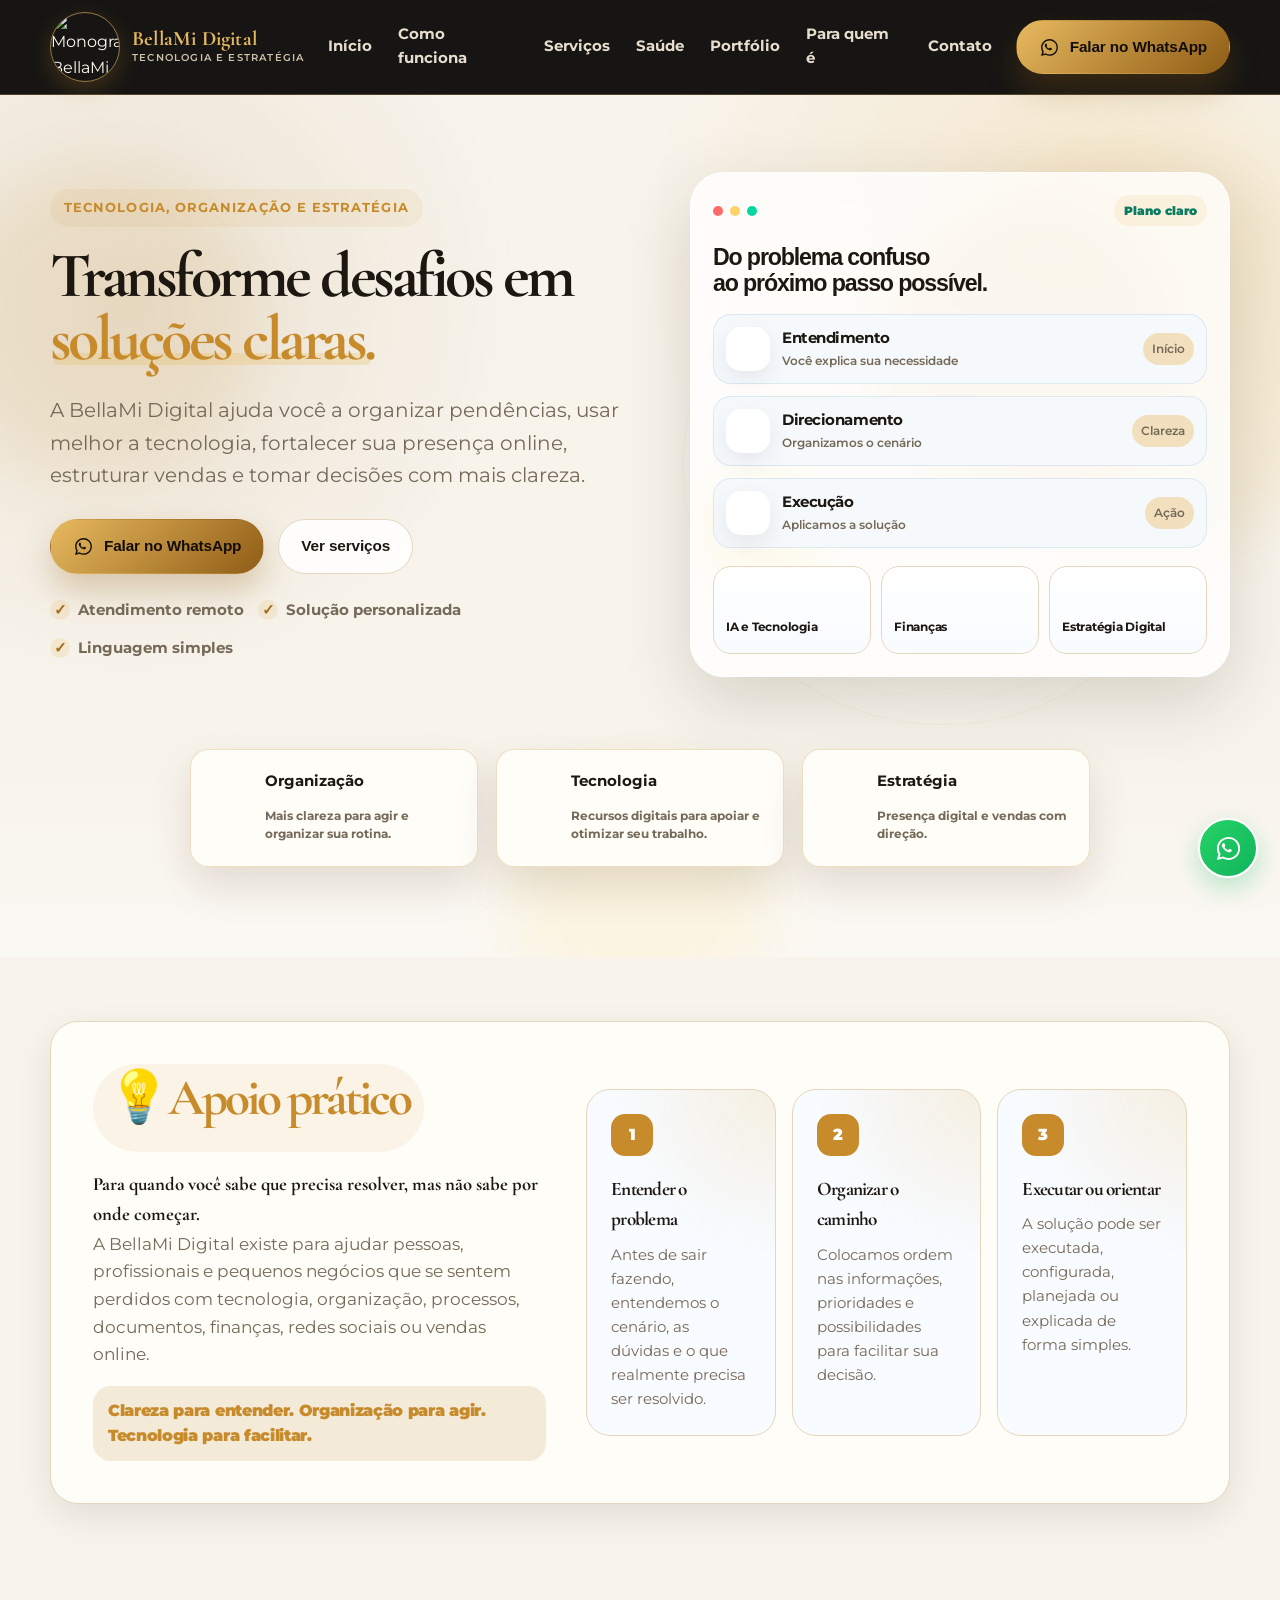
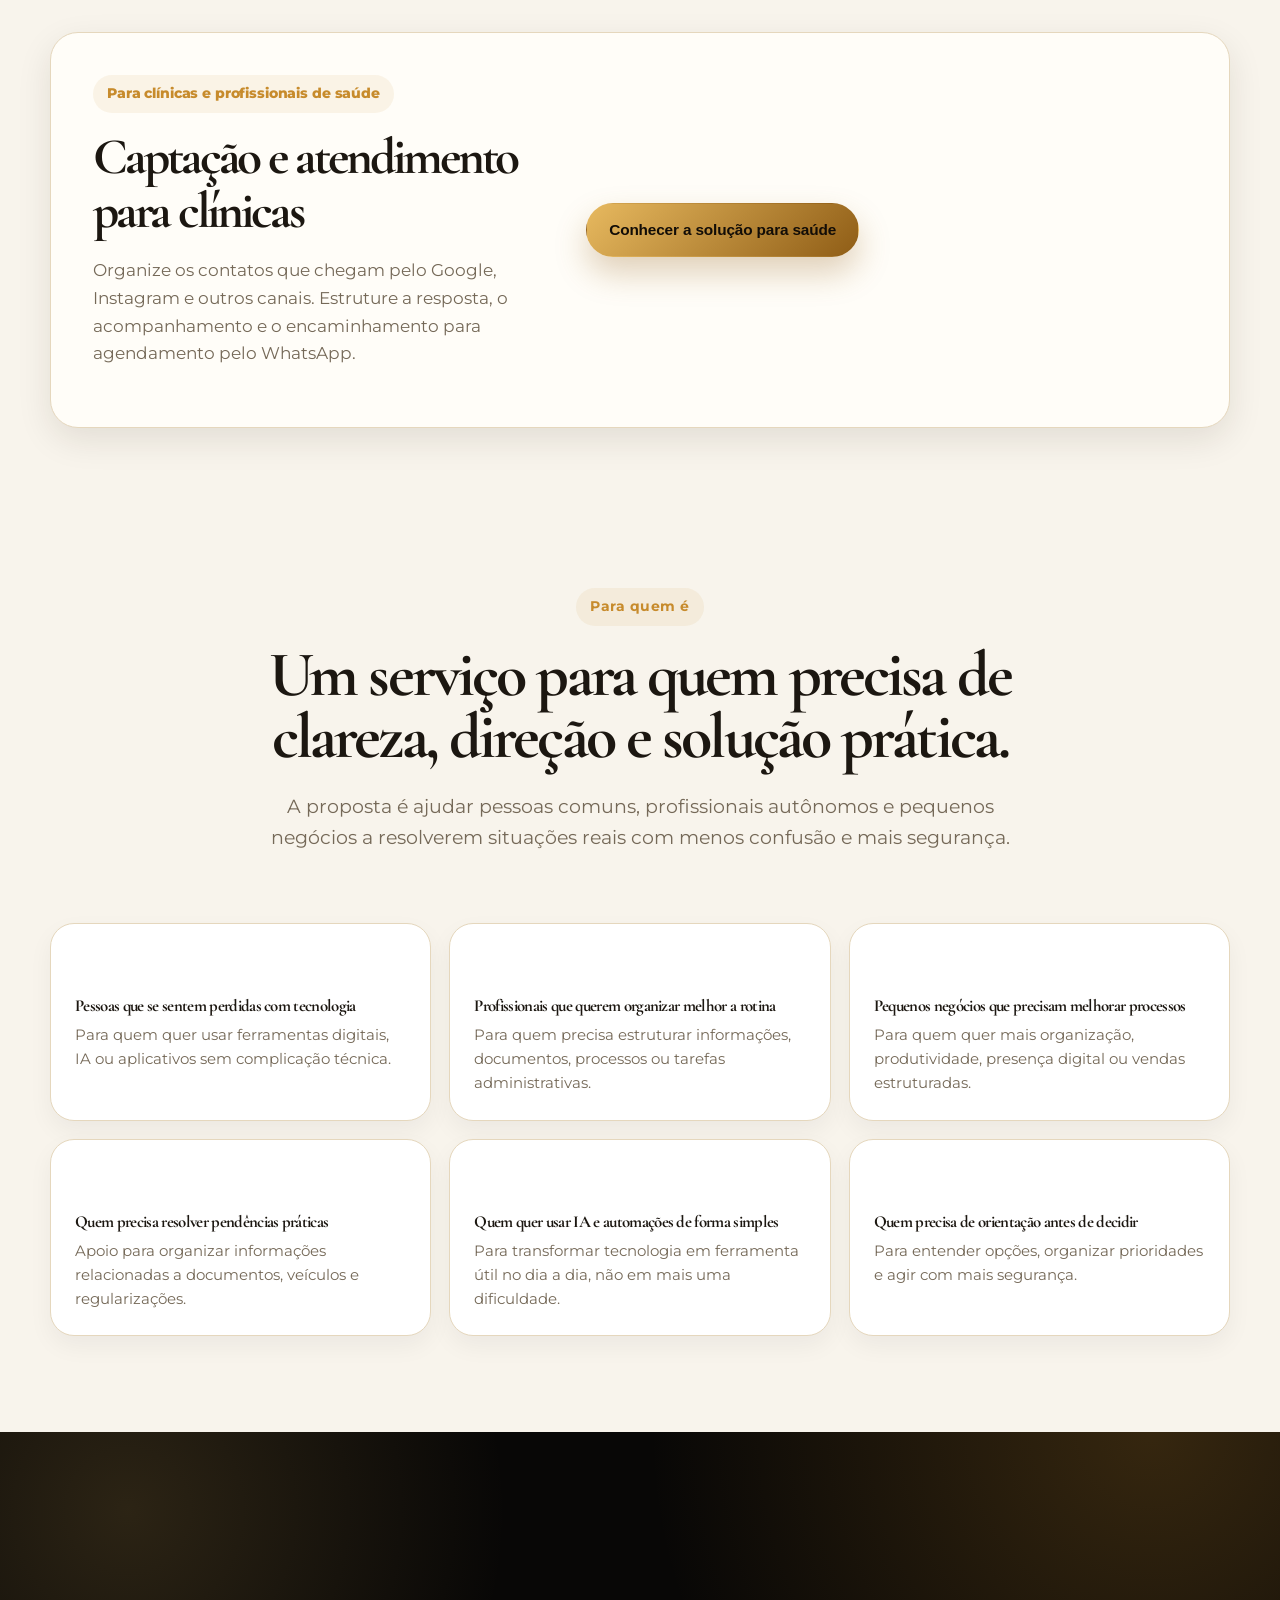
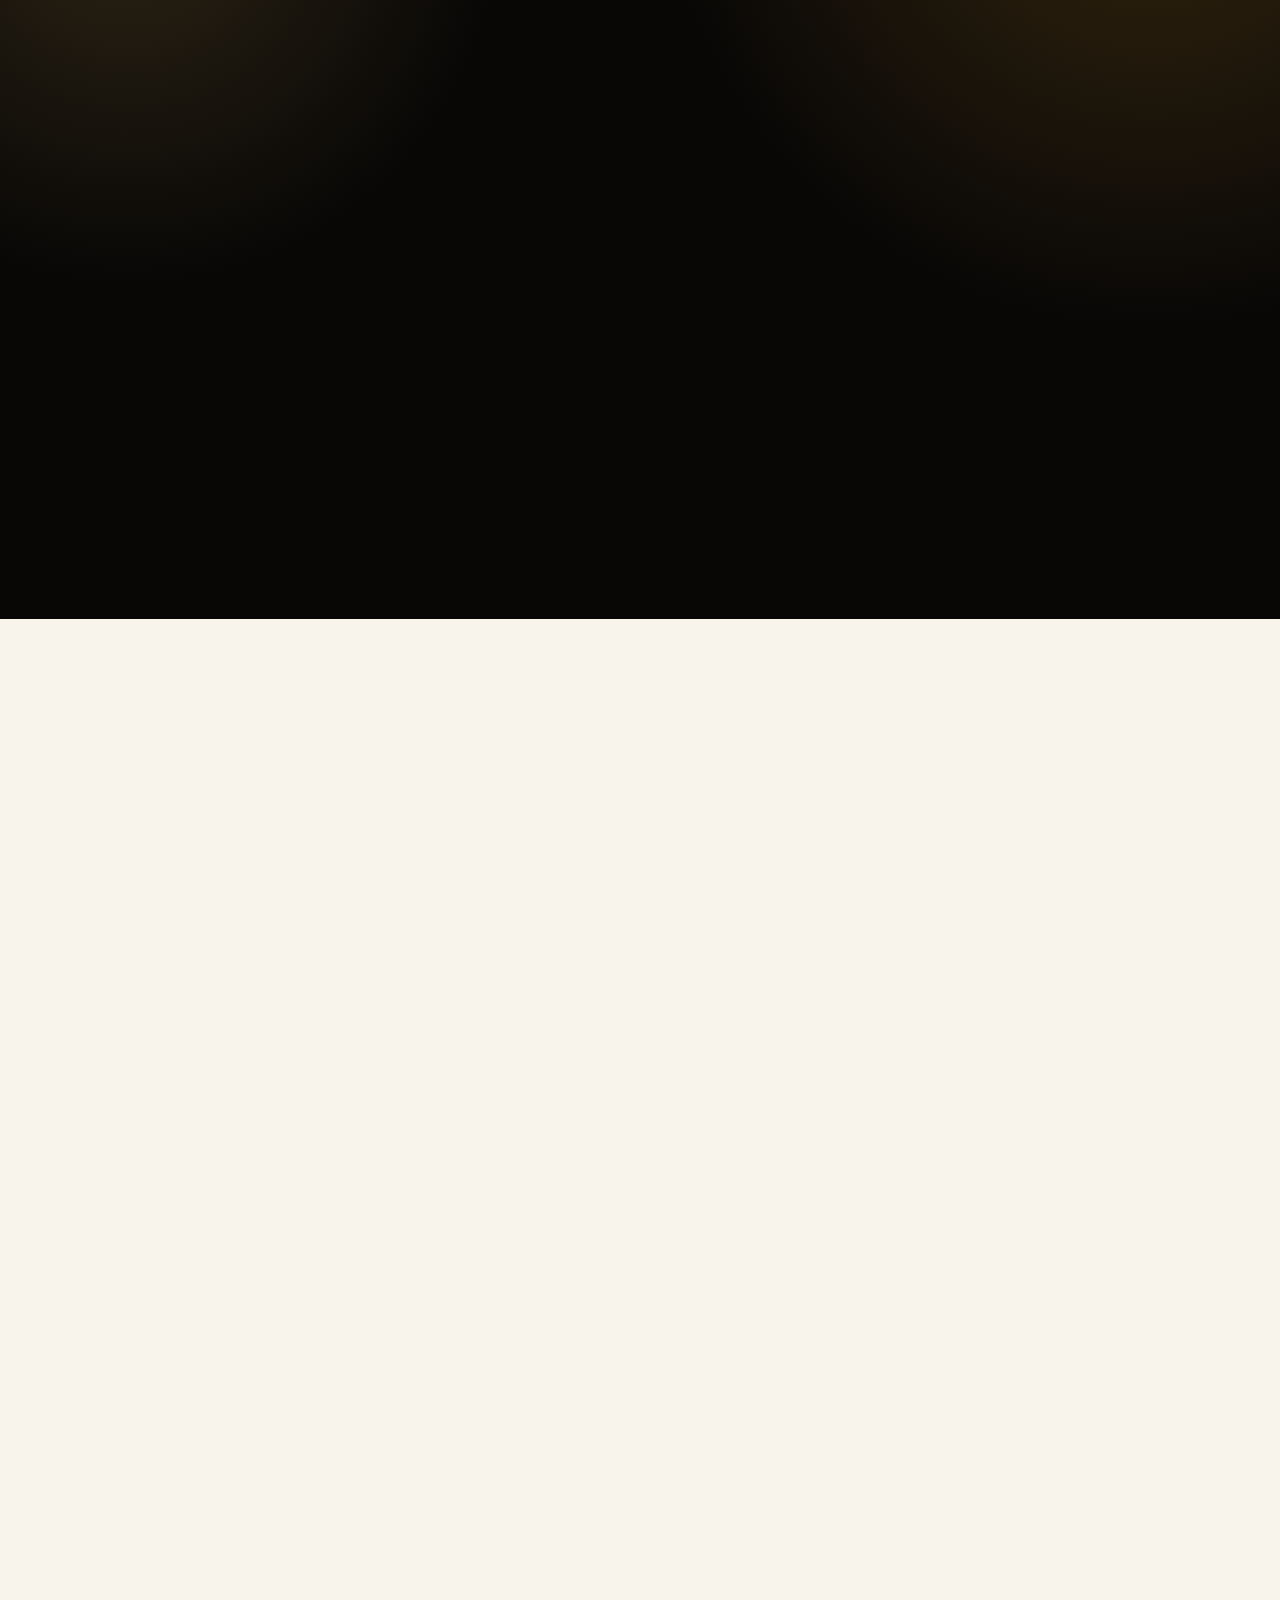
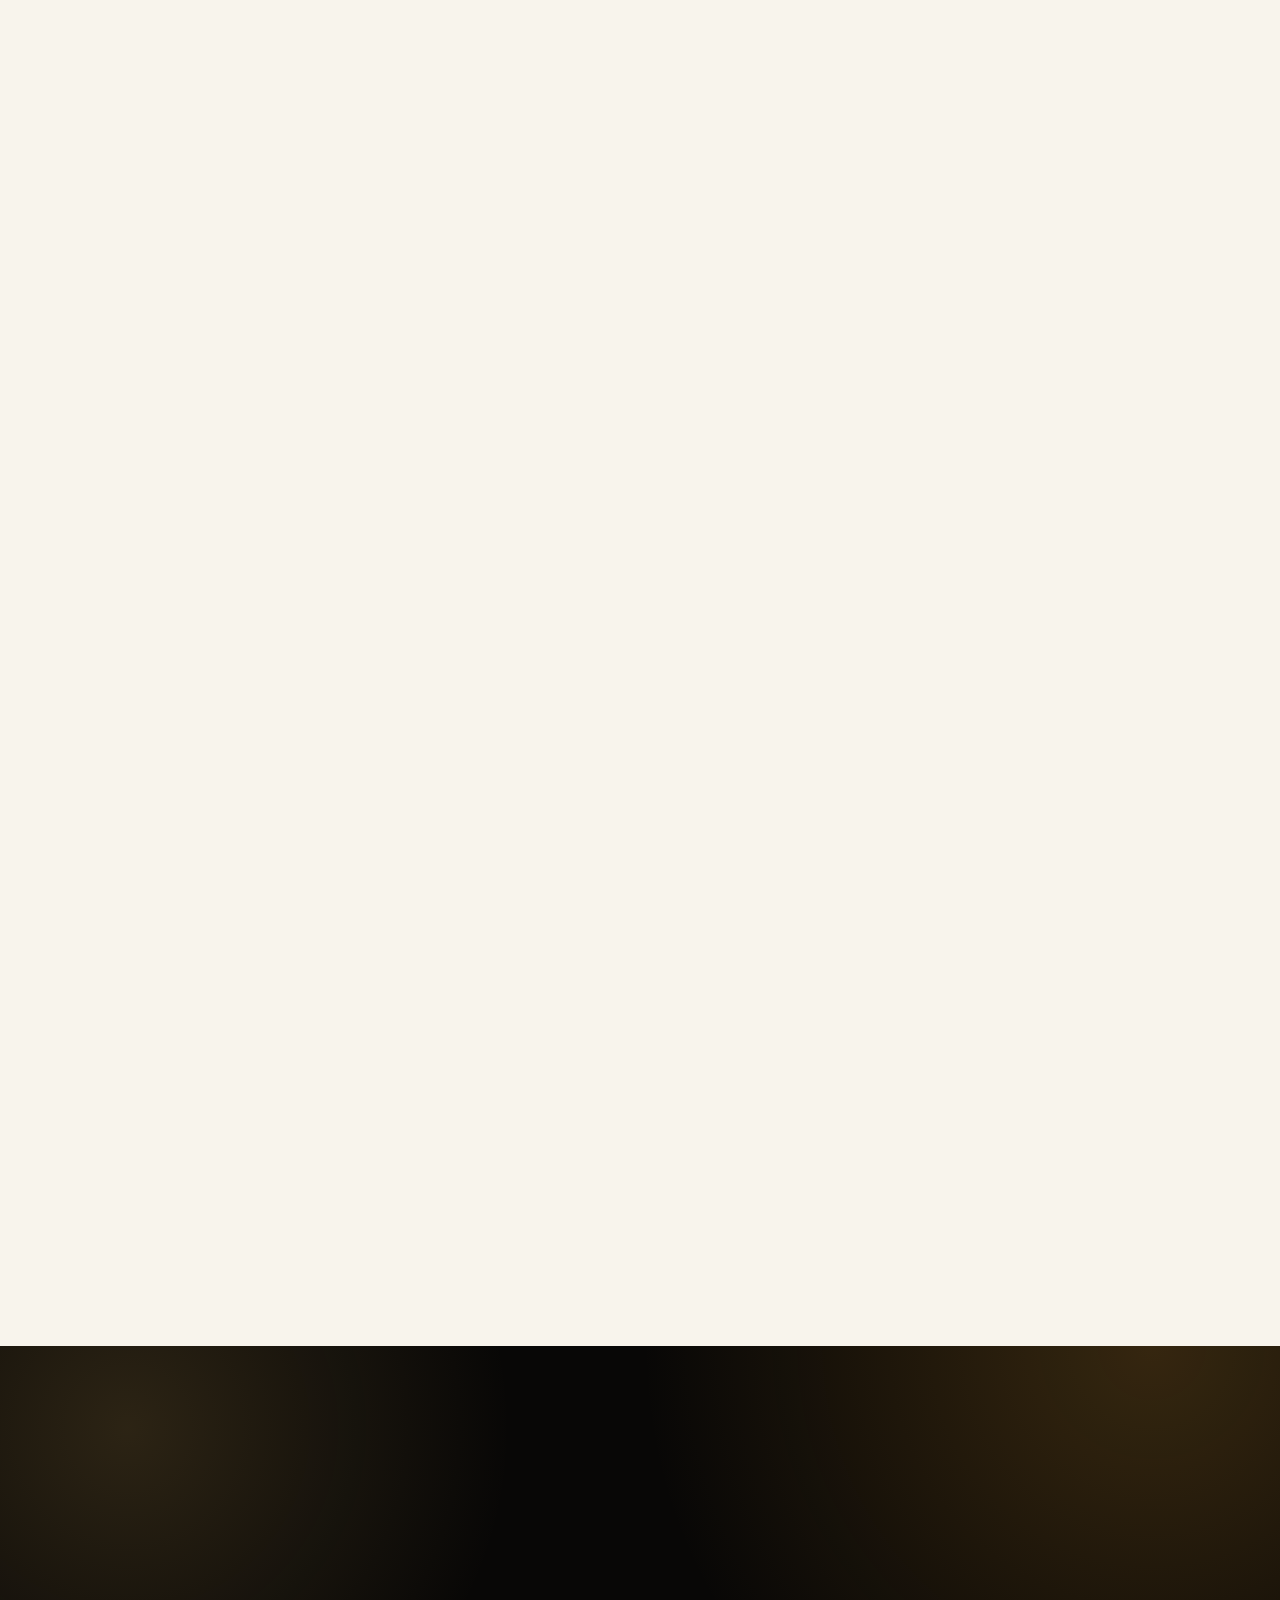
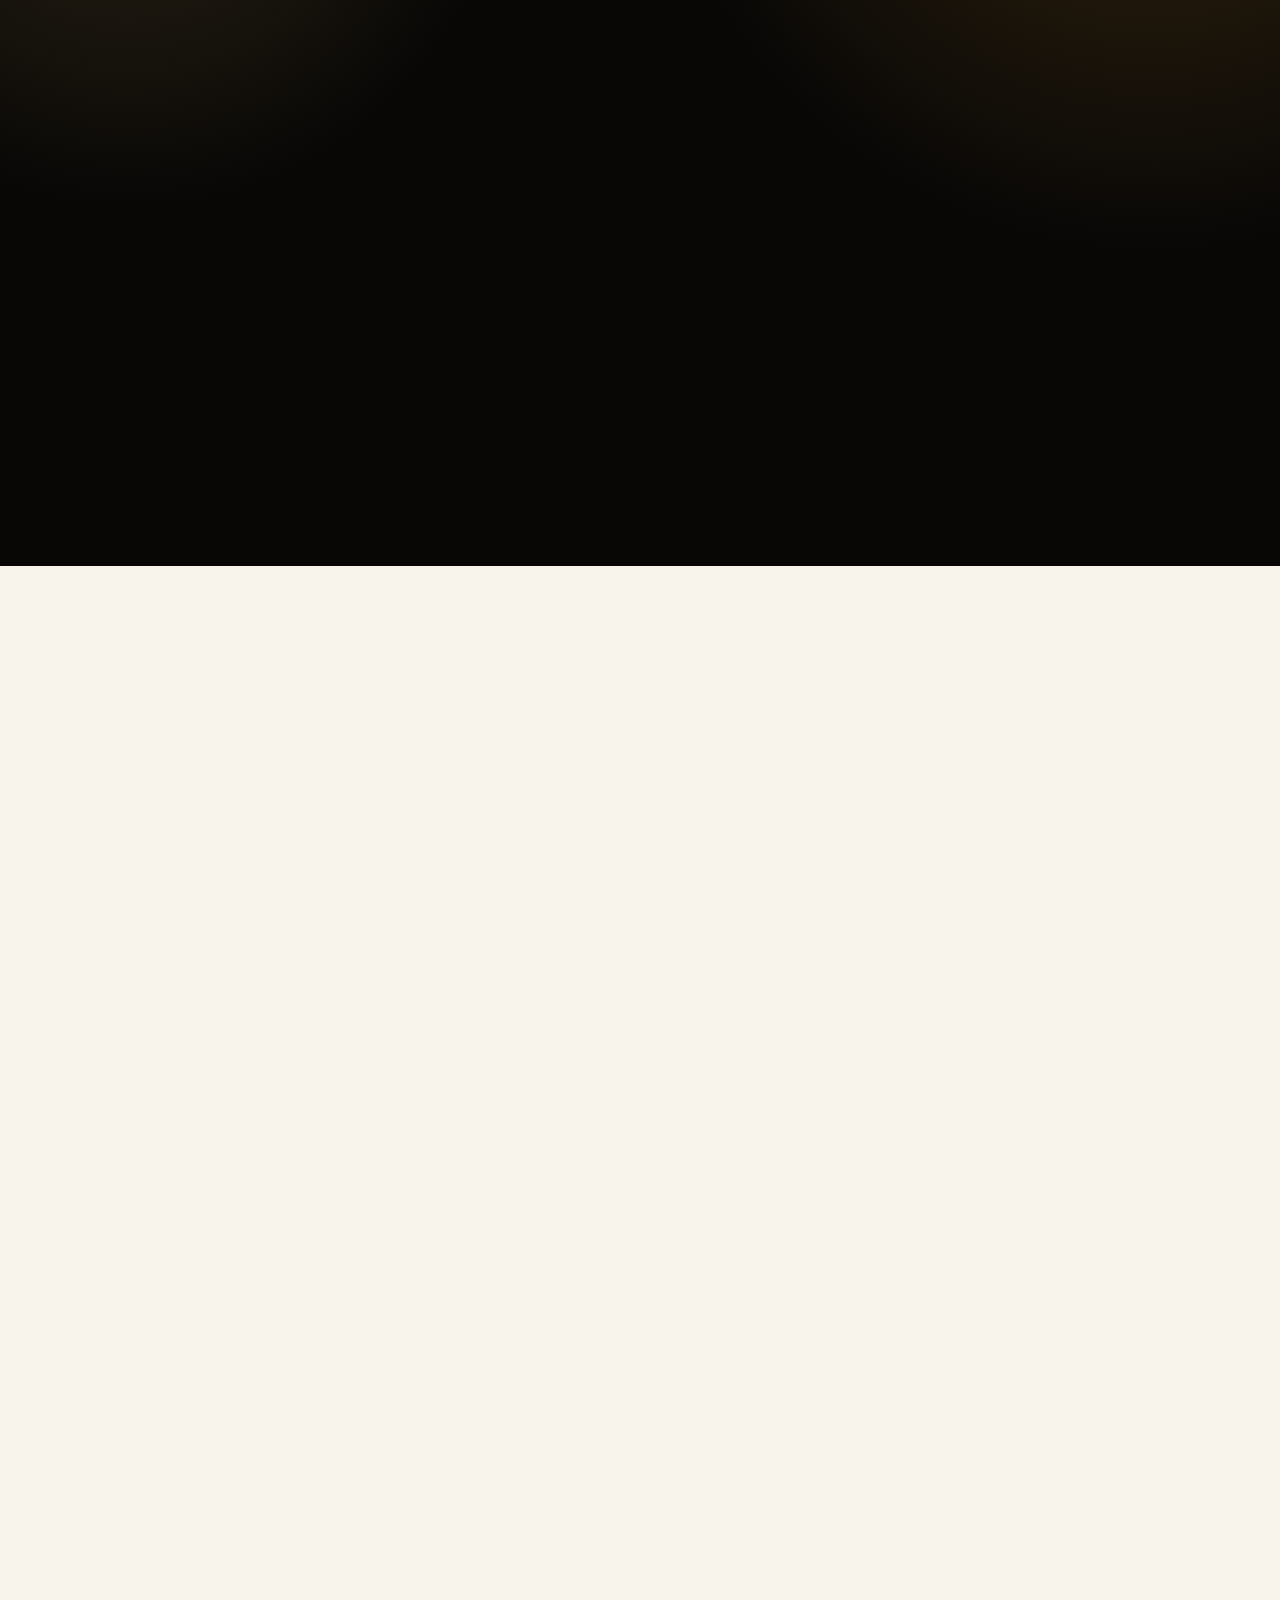
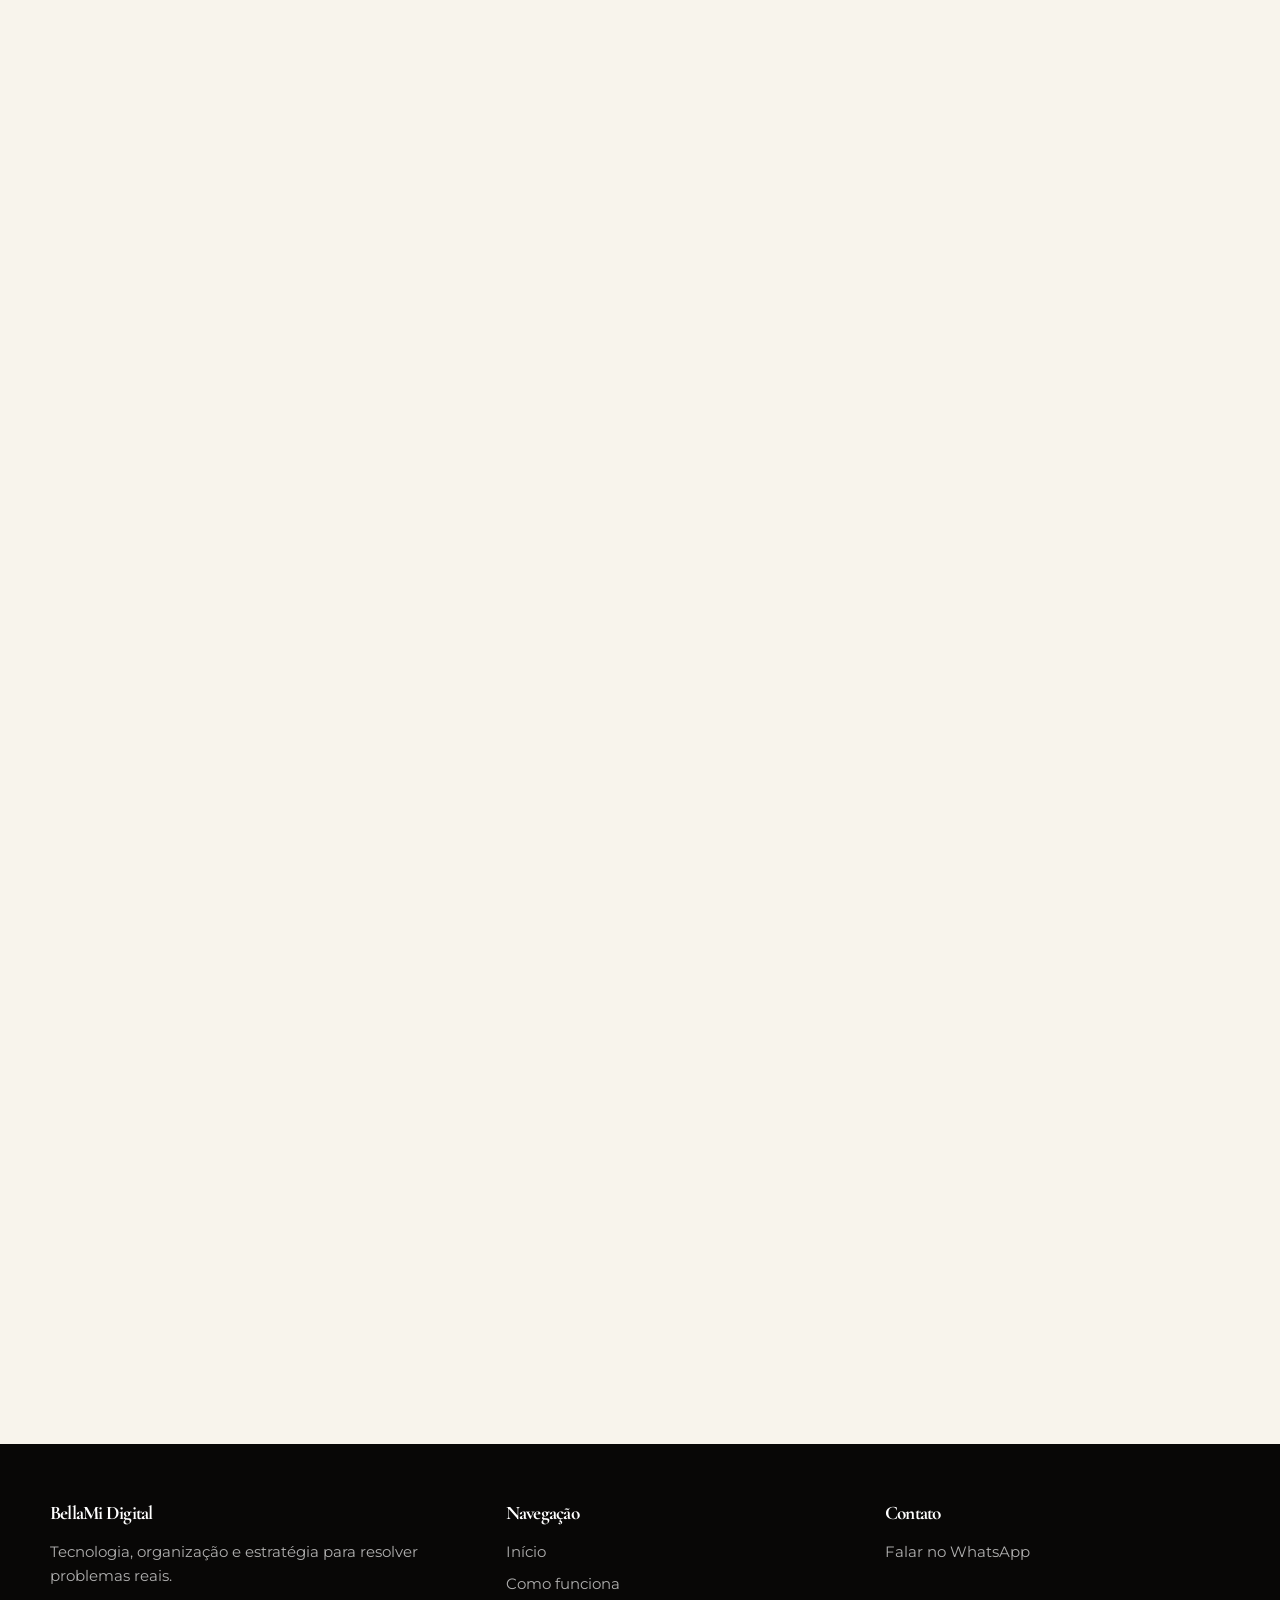
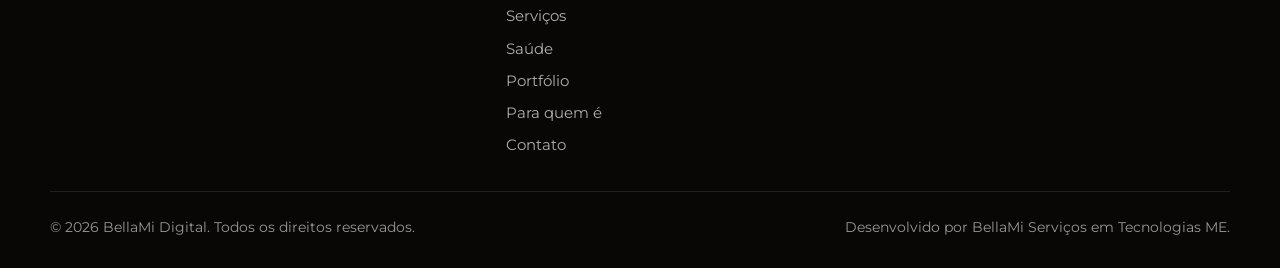
==== index.html @ fc231b98 "Adiciona portfólio e página de atendimento para saúde" ====
<!DOCTYPE html>

<html lang="pt-BR">
<head>
<meta charset="utf-8"/>
<meta content="width=device-width, initial-scale=1.0" name="viewport"/>
<title>BellaMi Digital | Tecnologia, Organização e Estratégia</title>
<meta content="Resolva problemas do dia a dia com apoio prático em tecnologia, finanças, documentos, produtividade, presença digital e vendas online. Atendimento remoto, simples e personalizado." name="description"/>
<meta content="BellaMi Digital, João Bueno, consultoria digital, organização financeira, inteligência artificial, produtividade, vendas online, presença digital, documentos, veículos" name="keywords"/>
<meta content="BellaMi Digital" name="author"/>
<meta content="index, follow" name="robots"/>
<meta content="BellaMi Digital | Tecnologia, Organização e Estratégia" property="og:title"/>
<meta content="Tecnologia, organização e estratégia para resolver problemas reais do dia a dia, de forma simples e sem complicação." property="og:description"/>
<meta content="website" property="og:type"/>
<meta content="pt_BR" property="og:locale"/>
<link href="https://fonts.googleapis.com" rel="preconnect"/>
<link crossorigin="" href="https://fonts.gstatic.com" rel="preconnect"/>
<link href="https://fonts.googleapis.com/css2?family=Cormorant+Garamond:wght@600;700&family=Montserrat:wght@400;500;600;700&display=swap" rel="stylesheet"/>
<style>
        :root {
            --bg-main: #f8f4ec;
            --bg-white: #fffdf8;
            --bg-soft: #f3ead8;
            --bg-dark: #080706;
            --primary: #c78b2c;
            --primary-dark: #8f5d16;
            --primary-soft: #f1dfbd;
            --accent: #e7b95f;
            --accent-dark: #a56c1c;
            --yellow: #f5d58f;
            --text-main: #1c1711;
            --text-muted: #756958;
            --text-light: #fffaf0;
            --border: #e5d7bd;
            --shadow: 0 24px 70px rgba(44, 29, 9, 0.16);
            --shadow-soft: 0 12px 34px rgba(44, 29, 9, 0.1);
            --radius-lg: 28px;
            --radius-md: 20px;
            --radius-sm: 14px;
            --max-width: 1180px;
            --header-height: 78px;
        }

        * {
            box-sizing: border-box;
            margin: 0;
            padding: 0;
        }

        html {
            scroll-behavior: smooth;
            scroll-padding-top: 100px;
        }

        body {
            font-family: "Montserrat", sans-serif;
            background: var(--bg-main);
            color: var(--text-main);
            line-height: 1.6;
            overflow-x: hidden;
        }

        body.menu-open {
            overflow: hidden;
        }

        a {
            color: inherit;
            text-decoration: none;
        }

        button,
        input,
        textarea {
            font-family: inherit;
        }

        img,
        svg {
            max-width: 100%;
            display: block;
        }

        .container {
            width: min(100% - 32px, var(--max-width));
            margin-inline: auto;
        }

        .section {
            padding: 96px 0;
            position: relative;
        }

        @supports (content-visibility: auto) {
            .section {
                content-visibility: auto;
                contain-intrinsic-size: 1px 720px;
            }
        }

        .section-sm {
            padding: 64px 0;
        }

        .eyebrow {
            display: inline-flex;
            align-items: center;
            gap: 8px;
            padding: 8px 14px;
            border-radius: 999px;
            background: rgba(199, 139, 44, 0.09);
            color: var(--primary);
            font-size: 0.85rem;
            font-weight: 800;
            letter-spacing: -0.01em;
            margin-bottom: 18px;
        }

        .eyebrow.dark {
            background: rgba(231, 185, 95, 0.12);
            color: var(--accent);
        }

        .section-header {
            max-width: 760px;
            margin-bottom: 42px;
        }

        .section-header.center {
            text-align: center;
            margin-inline: auto;
        }

        .section-header h2 {
            font-size: clamp(2rem, 4vw, 3.25rem);
            line-height: 1.05;
            letter-spacing: -0.06em;
            margin-bottom: 18px;
        }

        .section-header p {
            font-size: 1.08rem;
            color: var(--text-muted);
        }

        .btn {
            display: inline-flex;
            align-items: center;
            justify-content: center;
            gap: 10px;
            min-height: 48px;
            padding: 14px 22px;
            border-radius: 999px;
            border: 1px solid transparent;
            font-size: 0.96rem;
            font-weight: 800;
            cursor: pointer;
            transition: transform 0.25s ease, box-shadow 0.25s ease, background 0.25s ease, border 0.25s ease;
            white-space: nowrap;
        }

        .btn:hover {
            transform: translateY(-2px);
        }

        .btn-primary {
            background: linear-gradient(135deg, var(--primary), var(--primary-dark));
            color: #fff;
            box-shadow: 0 16px 32px rgba(199, 139, 44, 0.25);
        }

        .btn-primary:hover {
            box-shadow: 0 20px 40px rgba(199, 139, 44, 0.32);
        }

        .btn-accent {
            background: linear-gradient(135deg, var(--accent), var(--accent-dark));
            color: #06201b;
            box-shadow: 0 16px 32px rgba(18, 185, 129, 0.24);
        }

        .btn-outline {
            background: rgba(255, 255, 255, 0.86);
            color: var(--text-main);
            border-color: var(--border);
            backdrop-filter: blur(14px);
        }

        .btn-outline:hover {
            border-color: var(--primary);
            color: var(--primary);
            box-shadow: var(--shadow-soft);
        }

        .btn-dark-outline {
            background: rgba(255, 255, 255, 0.08);
            color: #fff;
            border-color: rgba(255, 255, 255, 0.18);
        }

        .btn-dark-outline:hover {
            background: rgba(255, 255, 255, 0.14);
        }

        .header {
            position: sticky;
            top: 0;
            z-index: 1000;
            min-height: var(--header-height);
            background: rgba(246, 249, 252, 0.82);
            backdrop-filter: blur(22px);
            border-bottom: 1px solid rgba(220, 230, 242, 0.72);
        }

        .nav {
            min-height: var(--header-height);
            display: flex;
            align-items: center;
            justify-content: space-between;
            gap: 24px;
        }

        .brand {
            display: flex;
            align-items: center;
            gap: 12px;
            min-width: max-content;
        }

        .brand-mark {
            width: 42px;
            height: 42px;
            border-radius: 14px;
            background: radial-gradient(circle at 28% 24%, #ffffff 0 12%, transparent 13%), linear-gradient(135deg, var(--primary), var(--accent));
            box-shadow: 0 12px 24px rgba(199, 139, 44, 0.22);
        }

        .brand-text strong {
            display: block;
            font-size: 1rem;
            line-height: 1.1;
            letter-spacing: -0.04em;
        }

        .brand-text span {
            display: block;
            font-size: 0.78rem;
            color: var(--text-muted);
            font-weight: 600;
        }

        .nav-links {
            display: flex;
            align-items: center;
            justify-content: center;
            gap: 26px;
            list-style: none;
            color: var(--text-muted);
            font-size: 0.92rem;
            font-weight: 700;
        }

        .nav-links a {
            position: relative;
            transition: color 0.2s ease;
        }

        .nav-links a:hover {
            color: var(--primary);
        }

        .nav-links a::after {
            content: "";
            position: absolute;
            left: 0;
            bottom: -7px;
            width: 0;
            height: 2px;
            border-radius: 999px;
            background: var(--primary);
            transition: width 0.25s ease;
        }

        .nav-links a:hover::after {
            width: 100%;
        }

        .nav-actions {
            display: flex;
            align-items: center;
            gap: 12px;
        }

        .menu-toggle {
            display: none;
            width: 46px;
            height: 46px;
            border-radius: 14px;
            border: 1px solid var(--border);
            background: #fff;
            cursor: pointer;
            align-items: center;
            justify-content: center;
            flex-direction: column;
            gap: 5px;
        }

        .menu-toggle span {
            width: 20px;
            height: 2px;
            border-radius: 999px;
            background: var(--text-main);
            transition: transform 0.25s ease, opacity 0.25s ease;
        }

        .menu-toggle.active span:nth-child(1) {
            transform: translateY(7px) rotate(45deg);
        }

        .menu-toggle.active span:nth-child(2) {
            opacity: 0;
        }

        .menu-toggle.active span:nth-child(3) {
            transform: translateY(-7px) rotate(-45deg);
        }

        .hero {
            padding: 70px 0 92px;
            position: relative;
            overflow: hidden;
            background: radial-gradient(circle at 80% 12%, rgba(231, 185, 95, 0.18), transparent 30%), radial-gradient(circle at 12% 26%, rgba(199, 139, 44, 0.14), transparent 30%);
        }

        .hero::before {
            content: "";
            position: absolute;
            inset: auto -120px -220px -120px;
            height: 420px;
            background: linear-gradient(180deg, transparent, rgba(255, 255, 255, 0.88));
            pointer-events: none;
        }

        .hero-grid {
            display: grid;
            grid-template-columns: 1.02fr 0.98fr;
            gap: 54px;
            align-items: center;
            position: relative;
            z-index: 1;
        }

        .hero-content h1 {
            font-size: clamp(2.55rem, 6vw, 5.3rem);
            line-height: 0.96;
            letter-spacing: -0.08em;
            margin-bottom: 24px;
        }

        .hero-content h1 span {
            color: var(--primary);
            position: relative;
            display: inline-block;
        }

        .hero-content h1 span::after {
            content: "";
            position: absolute;
            left: 3px;
            right: 3px;
            bottom: 5px;
            height: 12px;
            background: rgba(231, 185, 95, 0.28);
            z-index: -1;
            border-radius: 999px;
        }

        .hero-lead {
            font-size: clamp(1.06rem, 2vw, 1.26rem);
            color: var(--text-muted);
            max-width: 680px;
            margin-bottom: 28px;
        }

        .hero-actions {
            display: flex;
            flex-wrap: wrap;
            gap: 14px;
            margin-bottom: 24px;
        }

        .trust-row {
            display: flex;
            flex-wrap: wrap;
            gap: 14px;
            color: var(--text-muted);
            font-size: 0.94rem;
            font-weight: 700;
        }

        .trust-item {
            display: flex;
            align-items: center;
            gap: 8px;
        }

        .check {
            width: 20px;
            height: 20px;
            display: inline-flex;
            align-items: center;
            justify-content: center;
            border-radius: 999px;
            background: rgba(231, 185, 95, 0.18);
            color: var(--accent-dark);
            font-weight: 900;
            flex: 0 0 auto;
        }

        .hero-visual {
            position: relative;
            min-height: 540px;
        }

        .orb {
            position: absolute;
            border-radius: 999px;
            filter: blur(0px);
            opacity: 0.95;
        }

        .orb.one {
            width: 310px;
            height: 310px;
            top: 36px;
            right: 48px;
            background: linear-gradient(135deg, rgba(199, 139, 44, 0.2), rgba(231, 185, 95, 0.26));
            animation: float 7s ease-in-out infinite;
        }

        .orb.two {
            width: 130px;
            height: 130px;
            bottom: 84px;
            left: 18px;
            background: rgba(255, 215, 106, 0.45);
            animation: float 9s ease-in-out infinite reverse;
        }

        .dashboard-card {
            position: absolute;
            inset: 48px 12px auto auto;
            width: min(100%, 470px);
            padding: 22px;
            border-radius: 34px;
            background: rgba(255, 255, 255, 0.78);
            border: 1px solid rgba(255, 255, 255, 0.88);
            box-shadow: var(--shadow);
            backdrop-filter: blur(22px);
            z-index: 2;
        }

        .dashboard-top {
            display: flex;
            align-items: center;
            justify-content: space-between;
            margin-bottom: 18px;
        }

        .window-dots {
            display: flex;
            gap: 7px;
        }

        .window-dots span {
            width: 10px;
            height: 10px;
            border-radius: 50%;
            background: var(--border);
        }

        .window-dots span:nth-child(1) {
            background: #ff6b6b;
        }

        .window-dots span:nth-child(2) {
            background: #ffd166;
        }

        .window-dots span:nth-child(3) {
            background: #06d6a0;
        }

        .dashboard-badge {
            padding: 6px 10px;
            background: rgba(231, 185, 95, 0.15);
            color: #087b60;
            border-radius: 999px;
            font-size: 0.76rem;
            font-weight: 900;
        }

        .mock-title {
            font-size: 1.45rem;
            line-height: 1.12;
            letter-spacing: -0.05em;
            margin-bottom: 18px;
        }

        .flow-list {
            display: grid;
            gap: 12px;
            margin-bottom: 18px;
        }

        .flow-item {
            display: grid;
            grid-template-columns: 44px 1fr auto;
            align-items: center;
            gap: 12px;
            padding: 12px;
            border-radius: 18px;
            background: rgba(246, 249, 252, 0.92);
            border: 1px solid rgba(220, 230, 242, 0.92);
        }

        .flow-icon {
            width: 44px;
            height: 44px;
            display: flex;
            align-items: center;
            justify-content: center;
            border-radius: 15px;
            background: #fff;
            font-size: 1.3rem;
            box-shadow: 0 8px 22px rgba(7, 23, 47, 0.08);
        }

        .flow-item strong {
            display: block;
            font-size: 0.93rem;
            letter-spacing: -0.03em;
        }

        .flow-item span {
            display: block;
            color: var(--text-muted);
            font-size: 0.78rem;
            font-weight: 600;
        }

        .status-pill {
            font-size: 0.72rem;
            font-weight: 900;
            color: var(--primary);
            background: var(--primary-soft);
            padding: 6px 9px;
            border-radius: 999px;
        }

        .mini-grid {
            display: grid;
            grid-template-columns: repeat(3, 1fr);
            gap: 10px;
        }

        .mini-card {
            min-height: 88px;
            padding: 12px;
            border-radius: 18px;
            background: linear-gradient(180deg, #fff, #f8fbff);
            border: 1px solid var(--border);
        }

        .mini-card span {
            font-size: 1.35rem;
            margin-bottom: 6px;
            display: block;
        }

        .mini-card strong {
            display: block;
            font-size: 0.76rem;
            line-height: 1.18;
            letter-spacing: -0.02em;
        }

        .floating-note {
            position: absolute;
            left: 10px;
            bottom: 80px;
            width: 245px;
            padding: 18px;
            border-radius: 24px;
            background: var(--bg-dark);
            color: #fff;
            box-shadow: var(--shadow);
            z-index: 3;
            animation: float 8s ease-in-out infinite;
        }

        .floating-note strong {
            display: block;
            font-size: 0.96rem;
            margin-bottom: 5px;
        }

        .floating-note p {
            color: rgba(255, 255, 255, 0.72);
            font-size: 0.84rem;
            line-height: 1.45;
        }

        @keyframes float {

            0%,
            100% {
                transform: translateY(0);
            }

            50% {
                transform: translateY(-16px);
            }
        }

        .position-card {
            border-radius: var(--radius-lg);
            padding: 42px;
            background: var(--bg-white);
            border: 1px solid var(--border);
            box-shadow: var(--shadow-soft);
            display: grid;
            grid-template-columns: 0.86fr 1.14fr;
            gap: 40px;
            align-items: center;
        }

        .position-copy h2 {
            font-size: clamp(2rem, 4vw, 3.5rem);
            line-height: 1.05;
            letter-spacing: -0.06em;
            margin-bottom: 18px;
        }

        .position-copy p {
            color: var(--text-muted);
            font-size: 1.08rem;
            margin-bottom: 18px;
        }

        .promise {
            display: inline-flex;
            align-items: center;
            gap: 10px;
            padding: 12px 15px;
            border-radius: 18px;
            background: var(--bg-soft);
            color: var(--primary);
            font-weight: 900;
            letter-spacing: -0.02em;
        }

        .step-cards {
            display: grid;
            grid-template-columns: repeat(3, 1fr);
            gap: 16px;
        }

        .step-card {
            padding: 24px;
            min-height: 230px;
            border-radius: 24px;
            background: radial-gradient(circle at top right, rgba(231, 185, 95, 0.18), transparent 42%), #f8fbff;
            border: 1px solid var(--border);
            transition: transform 0.25s ease, box-shadow 0.25s ease;
        }

        .step-card:hover {
            transform: translateY(-4px);
            box-shadow: var(--shadow-soft);
        }

        .step-number {
            width: 42px;
            height: 42px;
            border-radius: 14px;
            display: flex;
            align-items: center;
            justify-content: center;
            background: var(--primary);
            color: #fff;
            font-weight: 900;
            margin-bottom: 18px;
        }

        .step-card h3 {
            font-size: 1.2rem;
            letter-spacing: -0.04em;
            margin-bottom: 8px;
        }

        .step-card p {
            color: var(--text-muted);
            font-size: 0.94rem;
        }

        .audience-grid {
            display: grid;
            grid-template-columns: repeat(3, 1fr);
            gap: 18px;
        }

        .audience-card {
            padding: 24px;
            border-radius: 24px;
            background: #fff;
            border: 1px solid var(--border);
            box-shadow: 0 10px 24px rgba(7, 23, 47, 0.05);
            transition: transform 0.25s ease, border 0.25s ease;
        }

        .audience-card:hover {
            transform: translateY(-4px);
            border-color: rgba(199, 139, 44, 0.36);
        }

        .audience-card span {
            font-size: 1.8rem;
            display: block;
            margin-bottom: 14px;
        }

        .audience-card h3 {
            font-size: 1.05rem;
            line-height: 1.22;
            letter-spacing: -0.04em;
            margin-bottom: 8px;
        }

        .audience-card p {
            color: var(--text-muted);
            font-size: 0.93rem;
        }

        .dark-section {
            background: radial-gradient(circle at 10% 10%, rgba(231, 185, 95, 0.16), transparent 28%), radial-gradient(circle at 90% 0%, rgba(199, 139, 44, 0.24), transparent 36%), var(--bg-dark);
            color: var(--text-light);
            overflow: hidden;
        }

        .dark-section .section-header p {
            color: rgba(248, 251, 255, 0.72);
        }

        .process-grid {
            display: grid;
            grid-template-columns: repeat(4, 1fr);
            gap: 18px;
        }

        .process-card {
            position: relative;
            min-height: 260px;
            padding: 26px;
            border-radius: 26px;
            background: rgba(255, 255, 255, 0.08);
            border: 1px solid rgba(255, 255, 255, 0.14);
            backdrop-filter: blur(14px);
        }

        .process-card::after {
            content: "";
            position: absolute;
            top: 36px;
            right: -18px;
            width: 36px;
            height: 2px;
            background: rgba(231, 185, 95, 0.5);
        }

        .process-card:last-child::after {
            display: none;
        }

        .process-card .num {
            color: var(--accent);
            font-weight: 900;
            font-size: 0.9rem;
            margin-bottom: 18px;
            display: block;
        }

        .process-card h3 {
            font-size: 1.15rem;
            line-height: 1.2;
            letter-spacing: -0.04em;
            margin-bottom: 10px;
        }

        .process-card p {
            color: rgba(248, 251, 255, 0.72);
            font-size: 0.94rem;
        }

        .services-wrapper {
            display: grid;
            gap: 56px;
        }

        .service-group {
            display: grid;
            gap: 22px;
        }

        .group-title {
            display: flex;
            align-items: center;
            justify-content: space-between;
            gap: 16px;
            padding-bottom: 16px;
            border-bottom: 1px solid var(--border);
        }

        .group-title h3 {
            font-size: clamp(1.35rem, 3vw, 2rem);
            letter-spacing: -0.05em;
            line-height: 1.1;
        }

        .group-tag {
            padding: 8px 12px;
            border-radius: 999px;
            background: var(--bg-soft);
            color: var(--primary);
            font-weight: 900;
            font-size: 0.8rem;
            white-space: nowrap;
        }

        .service-grid {
            display: grid;
            grid-template-columns: repeat(3, 1fr);
            gap: 22px;
        }

        .service-grid.two {
            grid-template-columns: repeat(2, 1fr);
        }

        .service-card {
            position: relative;
            overflow: hidden;
            display: flex;
            flex-direction: column;
            min-height: 100%;
            padding: 28px;
            border-radius: 28px;
            background: #fff;
            border: 1px solid var(--border);
            box-shadow: 0 14px 34px rgba(7, 23, 47, 0.06);
            transition: transform 0.25s ease, box-shadow 0.25s ease, border 0.25s ease;
        }

        .service-card::before {
            content: "";
            position: absolute;
            inset: 0;
            background: radial-gradient(circle at top right, rgba(199, 139, 44, 0.12), transparent 38%);
            opacity: 0;
            transition: opacity 0.25s ease;
            pointer-events: none;
        }

        .service-card:hover {
            transform: translateY(-6px);
            box-shadow: var(--shadow-soft);
            border-color: rgba(199, 139, 44, 0.32);
        }

        .service-card:hover::before {
            opacity: 1;
        }

        .service-icon {
            width: 58px;
            height: 58px;
            border-radius: 18px;
            display: flex;
            align-items: center;
            justify-content: center;
            background: var(--bg-soft);
            color: var(--primary);
            font-size: 1.8rem;
            margin-bottom: 20px;
            position: relative;
            z-index: 1;
        }

        .service-card h4 {
            font-size: 1.42rem;
            line-height: 1.14;
            letter-spacing: -0.05em;
            margin-bottom: 8px;
            position: relative;
            z-index: 1;
        }

        .service-card .impact {
            color: var(--primary);
            font-weight: 900;
            margin-bottom: 12px;
            position: relative;
            z-index: 1;
        }

        .service-card p {
            color: var(--text-muted);
            font-size: 0.96rem;
            margin-bottom: 18px;
            position: relative;
            z-index: 1;
        }

        .service-list {
            list-style: none;
            display: grid;
            gap: 8px;
            margin-bottom: 24px;
            position: relative;
            z-index: 1;
        }

        .service-list li {
            display: flex;
            gap: 9px;
            color: var(--text-muted);
            font-size: 0.91rem;
        }

        .service-list li::before {
            content: "✓";
            color: var(--accent-dark);
            font-weight: 900;
            flex: 0 0 auto;
        }

        .service-card .btn {
            margin-top: auto;
            width: 100%;
            position: relative;
            z-index: 1;
        }

        .chooser {
            display: grid;
            grid-template-columns: 0.86fr 1.14fr;
            gap: 34px;
            align-items: center;
            padding: 44px;
            border-radius: 34px;
            background: radial-gradient(circle at 100% 0%, rgba(231, 185, 95, 0.22), transparent 34%), linear-gradient(135deg, var(--primary), #071f55);
            color: #fff;
            box-shadow: var(--shadow);
            overflow: hidden;
        }

        .chooser h2 {
            font-size: clamp(2rem, 4vw, 3.2rem);
            line-height: 1.02;
            letter-spacing: -0.06em;
            margin-bottom: 14px;
        }

        .chooser p {
            color: rgba(255, 255, 255, 0.76);
            font-size: 1.04rem;
            margin-bottom: 22px;
        }

        .chooser-options {
            display: grid;
            grid-template-columns: repeat(3, 1fr);
            gap: 14px;
        }

        .chooser-option {
            min-height: 190px;
            padding: 20px;
            border-radius: 24px;
            background: rgba(255, 255, 255, 0.1);
            border: 1px solid rgba(255, 255, 255, 0.16);
            cursor: pointer;
            transition: background 0.25s ease, transform 0.25s ease;
        }

        .chooser-option:hover {
            background: rgba(255, 255, 255, 0.16);
            transform: translateY(-4px);
        }

        .chooser-option span {
            display: block;
            font-size: 2rem;
            margin-bottom: 12px;
        }

        .chooser-option strong {
            display: block;
            font-size: 1rem;
            line-height: 1.2;
            letter-spacing: -0.03em;
            margin-bottom: 8px;
        }

        .chooser-option small {
            color: rgba(255, 255, 255, 0.68);
            font-weight: 600;
        }

        .differentials-grid {
            display: grid;
            grid-template-columns: repeat(4, 1fr);
            gap: 18px;
        }

        .differential-card {
            padding: 24px;
            border-radius: 24px;
            background: #fff;
            border: 1px solid var(--border);
            min-height: 180px;
            box-shadow: 0 12px 28px rgba(7, 23, 47, 0.05);
        }

        .differential-card span {
            width: 42px;
            height: 42px;
            border-radius: 14px;
            display: flex;
            align-items: center;
            justify-content: center;
            background: rgba(231, 185, 95, 0.16);
            color: #087b60;
            margin-bottom: 14px;
            font-weight: 900;
        }

        .differential-card h3 {
            font-size: 1.02rem;
            line-height: 1.22;
            letter-spacing: -0.04em;
            margin-bottom: 8px;
        }

        .differential-card p {
            color: var(--text-muted);
            font-size: 0.9rem;
        }

        .value-grid {
            display: grid;
            grid-template-columns: repeat(3, 1fr);
            gap: 18px;
        }

        .value-card {
            padding: 24px;
            border-radius: 24px;
            background: rgba(255, 255, 255, 0.08);
            border: 1px solid rgba(255, 255, 255, 0.14);
            min-height: 150px;
        }

        .value-card span {
            font-size: 1.8rem;
            display: block;
            margin-bottom: 12px;
        }

        .value-card h3 {
            font-size: 1.08rem;
            line-height: 1.2;
            letter-spacing: -0.04em;
            margin-bottom: 8px;
        }

        .value-card p {
            color: rgba(248, 251, 255, 0.7);
            font-size: 0.92rem;
        }

        .commercial-path {
            background: #fff;
            border: 1px solid var(--border);
            border-radius: 34px;
            padding: 34px;
            box-shadow: var(--shadow-soft);
        }

        .path-grid {
            display: grid;
            grid-template-columns: repeat(5, 1fr);
            gap: 16px;
        }

        .path-item {
            position: relative;
            padding: 20px;
            border-radius: 22px;
            background: #f8fbff;
            border: 1px solid var(--border);
            min-height: 170px;
        }

        .path-item::after {
            content: "→";
            position: absolute;
            top: 50%;
            right: -18px;
            transform: translateY(-50%);
            color: var(--primary);
            font-weight: 900;
            font-size: 1.4rem;
            z-index: 2;
        }

        .path-item:last-child::after {
            display: none;
        }

        .path-item span {
            width: 36px;
            height: 36px;
            display: flex;
            align-items: center;
            justify-content: center;
            border-radius: 13px;
            background: var(--primary);
            color: #fff;
            font-weight: 900;
            margin-bottom: 16px;
        }

        .path-item h3 {
            font-size: 0.98rem;
            letter-spacing: -0.03em;
            line-height: 1.2;
            margin-bottom: 8px;
        }

        .path-item p {
            color: var(--text-muted);
            font-size: 0.86rem;
        }

        .faq-grid {
            display: grid;
            grid-template-columns: 0.9fr 1.1fr;
            gap: 36px;
            align-items: start;
        }

        .faq-list {
            display: grid;
            gap: 12px;
        }

        .faq-item {
            border: 1px solid var(--border);
            border-radius: 20px;
            background: #fff;
            overflow: hidden;
            box-shadow: 0 8px 22px rgba(7, 23, 47, 0.04);
        }

        .faq-question {
            width: 100%;
            padding: 20px;
            border: none;
            background: transparent;
            text-align: left;
            display: flex;
            justify-content: space-between;
            gap: 18px;
            cursor: pointer;
            font-size: 1rem;
            font-weight: 900;
            color: var(--text-main);
        }

        .faq-question span {
            color: var(--primary);
            font-size: 1.2rem;
            transition: transform 0.25s ease;
        }

        .faq-answer {
            max-height: 0;
            overflow: hidden;
            transition: max-height 0.28s ease;
        }

        .faq-answer p {
            padding: 0 20px 20px;
            color: var(--text-muted);
            font-size: 0.94rem;
        }

        .faq-item.active .faq-answer {
            max-height: 220px;
        }

        .faq-item.active .faq-question span {
            transform: rotate(45deg);
        }

        .final-cta {
            text-align: center;
            padding: 74px 36px;
            border-radius: 38px;
            background: radial-gradient(circle at 20% 0%, rgba(255, 215, 106, 0.38), transparent 30%), radial-gradient(circle at 80% 20%, rgba(231, 185, 95, 0.26), transparent 30%), linear-gradient(135deg, #080706, #0b3e94);
            color: #fff;
            box-shadow: var(--shadow);
        }

        .final-cta h2 {
            font-size: clamp(2.1rem, 5vw, 4rem);
            line-height: 1;
            letter-spacing: -0.07em;
            max-width: 760px;
            margin: 0 auto 18px;
        }

        .final-cta p {
            color: rgba(255, 255, 255, 0.75);
            max-width: 660px;
            margin: 0 auto 26px;
            font-size: 1.08rem;
        }

        .final-actions {
            display: flex;
            justify-content: center;
            flex-wrap: wrap;
            gap: 14px;
        }

        .footer {
            background: #050f20;
            color: #fff;
            padding: 54px 0 30px;
        }

        .footer-grid {
            display: grid;
            grid-template-columns: 1.1fr 0.9fr 0.9fr;
            gap: 34px;
            margin-bottom: 34px;
        }

        .footer h3 {
            font-size: 1.2rem;
            letter-spacing: -0.04em;
            margin-bottom: 12px;
        }

        .footer p,
        .footer a,
        .footer li {
            color: rgba(255, 255, 255, 0.68);
            font-size: 0.94rem;
        }

        .footer ul {
            list-style: none;
            display: grid;
            gap: 8px;
        }

        .footer a:hover {
            color: #fff;
        }

        .footer-bottom {
            padding-top: 24px;
            border-top: 1px solid rgba(255, 255, 255, 0.1);
            display: flex;
            justify-content: space-between;
            gap: 16px;
            flex-wrap: wrap;
            color: rgba(255, 255, 255, 0.58);
            font-size: 0.88rem;
        }

        .whatsapp-float {
            position: fixed;
            right: 22px;
            bottom: 22px;
            z-index: 1100;
            width: 62px;
            height: 62px;
            border-radius: 50%;
            display: flex;
            align-items: center;
            justify-content: center;
            background: linear-gradient(135deg, #25d366, #11b45b);
            color: #fff;
            box-shadow: 0 18px 34px rgba(37, 211, 102, 0.36);
            font-size: 1.7rem;
            border: 3px solid rgba(255, 255, 255, 0.74);
            transition: transform 0.25s ease;
        }

        .whatsapp-float:hover {
            transform: translateY(-4px) scale(1.04);
        }

        .reveal {
            opacity: 0;
            transform: translateY(24px);
            transition: opacity 0.7s ease, transform 0.7s ease;
        }

        .reveal.visible {
            opacity: 1;
            transform: translateY(0);
        }

        @media (prefers-reduced-motion: reduce) {
            html {
                scroll-behavior: auto;
            }

            *,
            *::before,
            *::after {
                animation-duration: 0.01ms !important;
                animation-iteration-count: 1 !important;
                scroll-behavior: auto !important;
                transition-duration: 0.01ms !important;
            }

            .reveal {
                opacity: 1;
                transform: none;
            }
        }

        @media (max-width: 1080px) {

            .nav-links,
            .nav-actions .btn {
                display: none;
            }

            .menu-toggle {
                display: flex;
            }

            .nav-links {
                position: fixed;
                inset: var(--header-height) 16px auto 16px;
                display: none;
                flex-direction: column;
                align-items: stretch;
                gap: 0;
                background: #fff;
                border: 1px solid var(--border);
                border-radius: 24px;
                padding: 14px;
                box-shadow: var(--shadow);
            }

            .nav-links.active {
                display: flex;
            }

            .nav-links li a {
                display: block;
                padding: 15px;
                border-radius: 14px;
            }

            .nav-links li a:hover {
                background: var(--bg-soft);
            }

            .nav-links a::after {
                display: none;
            }

            .hero-grid,
            .position-card,
            .chooser,
            .faq-grid {
                grid-template-columns: 1fr;
            }

            .hero-visual {
                min-height: 500px;
            }

            .dashboard-card {
                left: 50%;
                right: auto;
                transform: translateX(-50%);
            }

            .floating-note {
                left: 20px;
            }

            .process-grid,
            .differentials-grid,
            .path-grid {
                grid-template-columns: repeat(2, 1fr);
            }

            .process-card::after,
            .path-item::after {
                display: none;
            }

            .service-grid,
            .service-grid.two,
            .audience-grid,
            .value-grid {
                grid-template-columns: repeat(2, 1fr);
            }

            .chooser-options {
                grid-template-columns: 1fr;
            }
        }

        @media (max-width: 760px) {
            .container {
                width: min(100% - 24px, var(--max-width));
            }

            .section {
                padding: 72px 0;
            }

            .hero {
                padding: 44px 0 76px;
            }

            .hero-content h1 {
                letter-spacing: -0.07em;
            }

            .btn {
                width: 100%;
            }

            .hero-actions,
            .final-actions {
                width: 100%;
            }

            .trust-row {
                flex-direction: column;
            }

            .hero-visual {
                min-height: 620px;
            }

            .dashboard-card {
                width: 100%;
                top: 28px;
            }

            .floating-note {
                width: calc(100% - 32px);
                left: 16px;
                bottom: 20px;
            }

            .mini-grid {
                grid-template-columns: 1fr;
            }

            .flow-item {
                grid-template-columns: 44px 1fr;
            }

            .status-pill {
                grid-column: 1 / -1;
                width: max-content;
            }

            .position-card,
            .chooser,
            .commercial-path {
                padding: 24px;
                border-radius: 28px;
            }

            .step-cards,
            .audience-grid,
            .process-grid,
            .service-grid,
            .service-grid.two,
            .differentials-grid,
            .value-grid,
            .path-grid,
            .footer-grid {
                grid-template-columns: 1fr;
            }

            .group-title {
                align-items: flex-start;
                flex-direction: column;
            }

            .service-card {
                padding: 24px;
            }

            .final-cta {
                padding: 52px 20px;
                border-radius: 28px;
            }

            .footer-bottom {
                flex-direction: column;
            }

            .whatsapp-float {
                width: 58px;
                height: 58px;
                right: 16px;
                bottom: 16px;
            }
        }

        /* ===== Marca mais clara ===== */
        .brand-mark.clearer {
            width: 48px;
            height: 48px;
            border-radius: 16px;
            display: flex;
            align-items: center;
            justify-content: center;
            background: linear-gradient(135deg, #c78b2c, #e7b95f);
            box-shadow: 0 12px 24px rgba(199, 139, 44, 0.22);
            font-size: 1.35rem;
        }

        .brand-text strong {
            font-size: 1.02rem;
        }

        /* ===== Ícones inline do WhatsApp ===== */
        .wa-inline-icon,
        .wa-icon {
            display: inline-flex;
            align-items: center;
            justify-content: center;
            line-height: 0;
        }

        .wa-inline-icon svg {
            width: 18px;
            height: 18px;
        }

        .wa-icon svg {
            width: 28px;
            height: 28px;
        }

        .btn {
            gap: 10px;
        }

        /* ===== Botão flutuante do WhatsApp ===== */
        .whatsapp-float-wrapper {
            position: fixed;
            right: 20px;
            bottom: 88px;
            /* sobe o botão */
            z-index: 1100;
            display: flex;
            flex-direction: column;
            align-items: flex-end;
            gap: 8px;
            transition: opacity 0.3s ease, transform 0.3s ease;
        }

        .whatsapp-float-wrapper.hidden {
            opacity: 0;
            pointer-events: none;
            transform: translateY(20px);
        }

        .whatsapp-close {
            width: 30px;
            height: 30px;
            border: none;
            border-radius: 999px;
            background: rgba(7, 23, 47, 0.88);
            color: #fff;
            font-size: 0.86rem;
            cursor: pointer;
            box-shadow: 0 10px 22px rgba(7, 23, 47, 0.18);
        }

        .whatsapp-float {
            position: static;
            width: 64px;
            height: 64px;
            border-radius: 50%;
            display: flex;
            align-items: center;
            justify-content: center;
            background: linear-gradient(135deg, #25d366, #11b45b);
            color: #fff;
            box-shadow: 0 18px 34px rgba(37, 211, 102, 0.36);
            border: 3px solid rgba(255, 255, 255, 0.74);
            transition: transform 0.25s ease;
        }

        .whatsapp-float:hover {
            transform: translateY(-4px) scale(1.04);
        }

        /* ===== Fundo visual do hero ===== */
        .hero {
            position: relative;
            overflow: hidden;
            background:
                radial-gradient(circle at 10% 15%, rgba(199, 139, 44, 0.12), transparent 28%),
                radial-gradient(circle at 90% 12%, rgba(231, 185, 95, 0.14), transparent 30%),
                linear-gradient(135deg, #f6f9fc 0%, #f4f8ff 40%, #eefcf7 100%);
        }

        .hero-bg-scene {
            position: absolute;
            inset: 0;
            pointer-events: none;
            overflow: hidden;
        }

        .hero-light {
            position: absolute;
            border-radius: 50%;
            filter: blur(30px);
            opacity: 0.7;
        }

        .light-1 {
            width: 320px;
            height: 320px;
            top: 70px;
            left: -60px;
            background: rgba(199, 139, 44, 0.14);
            animation: drift 11s ease-in-out infinite;
        }

        .light-2 {
            width: 420px;
            height: 420px;
            right: -80px;
            top: 40px;
            background: rgba(231, 185, 95, 0.16);
            animation: drift 13s ease-in-out infinite reverse;
        }

        .light-3 {
            width: 260px;
            height: 260px;
            left: 50%;
            bottom: -80px;
            transform: translateX(-50%);
            background: rgba(255, 215, 106, 0.18);
            animation: drift 9s ease-in-out infinite;
        }

        .hero-ring {
            position: absolute;
            border-radius: 50%;
            border: 1px solid rgba(199, 139, 44, 0.12);
            background: radial-gradient(circle, rgba(255, 255, 255, 0.38), rgba(255, 255, 255, 0.02));
        }

        .ring-1 {
            width: 520px;
            height: 520px;
            right: 6%;
            top: 110px;
            opacity: 0.55;
        }

        .ring-2 {
            width: 340px;
            height: 340px;
            right: 13%;
            top: 200px;
            opacity: 0.4;
        }

        .ring-3 {
            width: 180px;
            height: 180px;
            right: 21%;
            top: 280px;
            opacity: 0.35;
        }

        .floating-context-card {
            position: absolute;
            padding: 14px 16px;
            border-radius: 18px;
            background: rgba(255, 255, 255, 0.56);
            border: 1px solid rgba(255, 255, 255, 0.72);
            backdrop-filter: blur(16px);
            box-shadow: 0 14px 34px rgba(7, 23, 47, 0.08);
            min-width: 150px;
            animation: floatCard 8s ease-in-out infinite;
        }

        .floating-context-card span {
            display: block;
            font-size: 1.25rem;
            margin-bottom: 6px;
        }

        .floating-context-card strong {
            display: block;
            font-size: 0.94rem;
            line-height: 1.1;
            color: #102033;
            margin-bottom: 3px;
        }

        .floating-context-card small {
            color: #65758b;
            font-size: 0.78rem;
            font-weight: 700;
        }

        .context-card-1 {
            top: 120px;
            left: 8%;
        }

        .context-card-2 {
            bottom: 105px;
            left: 12%;
            animation-delay: 1.2s;
        }

        .context-card-3 {
            top: 180px;
            right: 10%;
            animation-delay: 2.1s;
        }

        @keyframes drift {

            0%,
            100% {
                transform: translateY(0px) translateX(0px);
            }

            50% {
                transform: translateY(-18px) translateX(10px);
            }
        }

        @keyframes floatCard {

            0%,
            100% {
                transform: translateY(0px);
            }

            50% {
                transform: translateY(-12px);
            }
        }

        /* ===== Ajuste da nota escura para não bater na leitura ===== */
        .floating-note {
            left: -30px;
            bottom: 18px;
        }

        /* ===== Responsivo ===== */
        @media (max-width: 760px) {
            .brand-mark.clearer {
                width: 44px;
                height: 44px;
                font-size: 1.15rem;
            }

            .whatsapp-float-wrapper {
                right: 14px;
                bottom: 88px;
            }

            .whatsapp-float {
                width: 58px;
                height: 58px;
            }

            .hero-ring,
            .floating-context-card {
                display: none;
            }

            .floating-note {
                left: 16px;
                bottom: 10px;
            }
        }


        /* ===== V3: Organização visual do hero e ajustes dos flutuantes ===== */
        .hero {
            isolation: isolate;
        }

        .hero-bg-scene {
            z-index: 0;
        }

        .hero-grid {
            z-index: 3;
        }

        .hero-content,
        .hero-visual {
            position: relative;
            z-index: 3;
        }

        .floating-context-card {
            z-index: 1;
            opacity: 0.78;
            transform: translateZ(0);
        }

        .context-card-1 {
            top: 135px;
            left: auto;
            right: 42%;
        }

        .context-card-2 {
            left: auto;
            right: 78%;
            bottom: 94px;
        }

        .context-card-3 {
            top: 132px;
            right: 5%;
        }

        .floating-note {
            left: clamp(-92px, -5vw, -42px);
            bottom: 58px;
            width: 250px;
            padding: 20px 42px 20px 20px;
            z-index: 6;
        }

        .floating-note.hidden {
            opacity: 0;
            pointer-events: none;
            transform: translateY(12px) scale(0.98);
        }

        .floating-note-close {
            position: absolute;
            top: 10px;
            right: 10px;
            width: 26px;
            height: 26px;
            border: 0;
            border-radius: 999px;
            display: inline-flex;
            align-items: center;
            justify-content: center;
            background: rgba(255, 255, 255, 0.12);
            color: #fff;
            font-size: 1.1rem;
            line-height: 1;
            cursor: pointer;
            transition: background 0.2s ease, transform 0.2s ease;
        }

        .floating-note-close:hover {
            background: rgba(255, 255, 255, 0.22);
            transform: scale(1.06);
        }

        .whatsapp-float {
            position: fixed !important;
            right: 24px;
            bottom: 86px;
            z-index: 1100;
            width: 62px;
            height: 62px;
            border-radius: 50%;
            display: flex;
            align-items: center;
            justify-content: center;
            background: linear-gradient(135deg, #25d366, #11b45b);
            color: #fff;
            box-shadow: 0 18px 34px rgba(37, 211, 102, 0.36);
            border: 3px solid rgba(255, 255, 255, 0.74);
            transition: transform 0.25s ease;
        }

        .whatsapp-float:hover {
            transform: translateY(-4px) scale(1.04);
        }

        @media (max-width: 1080px) {
            .floating-context-card {
                opacity: 0.42;
            }

            .context-card-1,
            .context-card-2,
            .context-card-3 {
                display: none;
            }

            .floating-note {
                left: 18px;
                bottom: 28px;
            }
        }

        @media (max-width: 760px) {
            .floating-note {
                position: absolute;
                left: 14px;
                right: 14px;
                bottom: 16px;
                width: auto;
            }

            .whatsapp-float {
                right: 16px;
                bottom: 82px;
                width: 58px;
                height: 58px;
            }
        }

        /* ===== Caixa de aviso do hero reposicionada ===== */
        .hero-note {
            position: relative;
            left: auto;
            bottom: auto;
            width: min(100%, 360px);
            margin-top: 50px;
            margin-left: 152px;
            padding: 22px 52px 22px 22px;
            border-radius: 24px;
            background: var(--bg-dark);
            color: #fff;
            box-shadow: 0 18px 42px rgba(7, 23, 47, 0.18);
            z-index: 2;
            animation: float 8s ease-in-out infinite;
        }

        .hero-note strong {
            display: block;
            font-size: 1rem;
            line-height: 1.35;
            margin-bottom: 8px;
        }

        .hero-note p {
            color: rgba(255, 255, 255, 0.74);
            font-size: 0.9rem;
            line-height: 1.5;
        }

        .floating-note-close {
            position: absolute;
            top: 14px;
            right: 14px;
            width: 30px;
            height: 30px;
            border: none;
            border-radius: 999px;
            background: rgba(255, 255, 255, 0.12);
            color: #fff;
            font-size: 1.2rem;
            line-height: 1;
            cursor: pointer;
            display: flex;
            align-items: center;
            justify-content: center;
            transition: background 0.25s ease, transform 0.25s ease;
        }

        .floating-note-close:hover {
            background: rgba(255, 255, 255, 0.22);
            transform: scale(1.06);
        }

        .hero-note.hidden {
            display: none;
        }

        /* Evita conflito com a versão antiga da floating-note */
        .hero-visual .floating-note {
            display: none;
        }

        @media (max-width: 1080px) {
            .hero-note {
                width: min(100%, 420px);
                margin-bottom: 34px;
            }
        }

        @media (max-width: 760px) {
            .hero-note {
                position: relative;
                left: auto;
                bottom: auto;
                width: min(100%, 360px);
                margin-top: 26px;
                margin-left: 80px;
                padding: 22px 52px 22px 22px;
                border-radius: 24px;
                background: var(--bg-dark);
                color: #fff;
                box-shadow: 0 18px 42px rgba(7, 23, 47, 0.18);
                z-index: 2;
                animation: float 8s ease-in-out infinite;
            }
        }

        @media (max-width: 760px) {
            .hero-note {
                margin-left: 200px;
            }
        }

        /* ===== Caixa centralizada do hero ===== */
        .hero-help-card {
            position: relative;
            width: min(100%, 420px);
            margin: 30px auto 0;
            padding: 24px 58px 24px 26px;
            border-radius: 26px;
            background: var(--bg-dark);
            color: #fff;
            box-shadow: 0 22px 52px rgba(7, 23, 47, 0.22);
            z-index: 5;
            animation: heroHelpFloat 8s ease-in-out infinite;
        }

        .hero-help-card strong {
            display: block;
            font-size: 1.05rem;
            line-height: 1.35;
            margin-bottom: 10px;
            letter-spacing: -0.02em;
        }

        .hero-help-card p {
            color: rgba(255, 255, 255, 0.74);
            font-size: 0.94rem;
            line-height: 1.5;
        }

        .hero-help-close {
            position: absolute;
            top: 16px;
            right: 16px;
            width: 34px;
            height: 34px;
            border: none;
            border-radius: 999px;
            background: rgba(255, 255, 255, 0.16);
            color: #fff;
            font-size: 1.35rem;
            line-height: 1;
            cursor: pointer;
            display: flex;
            align-items: center;
            justify-content: center;
            transition: background 0.25s ease, transform 0.25s ease;
        }

        .hero-help-close:hover {
            background: rgba(255, 255, 255, 0.26);
            transform: scale(1.06);
        }

        .hero-help-card.hidden {
            display: none;
        }

        @keyframes heroHelpFloat {

            0%,
            100% {
                transform: translateY(0);
            }

            50% {
                transform: translateY(-8px);
            }
        }

        /* Garante que a caixa antiga, caso tenha sobrado no hero-visual, não apareça */
        .hero-visual .floating-note {
            display: none !important;
        }

        @media (max-width: 760px) {
            .hero-help-card {
                width: 100%;
                margin: 28px auto 0;
                padding: 24px 58px 24px 24px;
                border-radius: 24px;
                animation: none;
            }

            .hero-help-card strong {
                font-size: 1.02rem;
            }

            .hero-help-card p {
                font-size: 0.92rem;
            }
        }


        /* ===== FIX FINAL V3.2: caixa de orientação centralizada e sem conflitos ===== */
        .hero-content .hero-help-card {
            position: relative !important;
            width: min(100%, 430px) !important;
            margin: 30px auto 0 !important;
            padding: 24px 60px 24px 26px !important;
            border-radius: 26px !important;
            background: var(--bg-dark) !important;
            color: #fff !important;
            box-shadow: 0 22px 52px rgba(7, 23, 47, 0.22) !important;
            z-index: 10 !important;
            animation: heroHelpFloat 8s ease-in-out infinite !important;
            text-align: left !important;
        }

        .hero-content .hero-help-card strong {
            display: block !important;
            font-size: 1.05rem !important;
            line-height: 1.35 !important;
            margin-bottom: 10px !important;
            letter-spacing: -0.02em !important;
            color: #fff !important;
        }

        .hero-content .hero-help-card p {
            color: rgba(255, 255, 255, 0.74) !important;
            font-size: 0.94rem !important;
            line-height: 1.5 !important;
            margin: 0 !important;
        }

        .hero-help-close {
            position: absolute !important;
            top: 16px !important;
            right: 16px !important;
            width: 34px !important;
            height: 34px !important;
            border: none !important;
            border-radius: 999px !important;
            background: rgba(255, 255, 255, 0.16) !important;
            color: #fff !important;
            font-size: 1.35rem !important;
            line-height: 1 !important;
            cursor: pointer !important;
            display: flex !important;
            align-items: center !important;
            justify-content: center !important;
            transition: background 0.25s ease, transform 0.25s ease !important;
        }

        .hero-help-close:hover {
            background: rgba(255, 255, 255, 0.26) !important;
            transform: scale(1.06) !important;
        }

        .hero-help-card.hidden {
            display: none !important;
        }

        @keyframes heroHelpFloat {
            0%, 100% { transform: translateY(0); }
            50% { transform: translateY(-8px); }
        }

        @media (max-width: 1080px) {
            .hero-content .hero-help-card {
                width: min(100%, 430px) !important;
                margin: 28px auto 34px !important;
            }
        }

        @media (max-width: 760px) {
            .hero-content .hero-help-card {
                width: 100% !important;
                margin: 28px auto 34px !important;
                padding: 24px 58px 24px 24px !important;
                border-radius: 24px !important;
                animation: none !important;
            }
        }
    

        /* ===== V3.3 FINAL: centralização real da caixa de ajuda ===== */
        .hero-grid {
            row-gap: 28px;
        }

        .hero-help-card {
            grid-column: 1 / -1;
            justify-self: center;
            align-self: center;
            width: min(100%, 520px);
            margin: 6px auto 0 !important;
            padding: 24px 58px 24px 26px;
            border-radius: 26px;
            background: var(--bg-dark);
            color: #fff;
            box-shadow: 0 22px 52px rgba(7, 23, 47, 0.22);
            z-index: 5;
            animation: heroHelpFloat 12s ease-in-out infinite;
        }

        .hero-help-card.hidden {
            display: none !important;
        }

        @media (max-width: 1080px) {
            .hero-content {
                order: 1;
            }

            .hero-help-card {
                order: 2;
                grid-column: 1;
                width: min(100%, 520px);
                margin: 28px auto 0 !important;
                justify-self: center;
            }

            .hero-visual {
                order: 3;
            }
        }

        @media (max-width: 760px) {
            .hero-help-card {
                width: 100%;
                margin: 28px auto 0 !important;
                padding: 24px 58px 24px 24px;
                border-radius: 24px;
                animation: none;
            }
        }

        /* ===== Tipografia atualizada ===== */
        h1, h2, h3, h4, h5, h6,
        .brand-text strong,
        .group-title h3,
        .mock-title,
        .chooser h2,
        .final-cta h2 {
            font-family: "Syne", sans-serif;
        }

        .btn {
            font-family: "DM Sans", sans-serif;
            letter-spacing: -0.01em;
        }

        /* ===== Ícones Lucide ===== */
        [data-lucide] {
            display: inline-block;
            stroke-width: 1.75;
            vertical-align: middle;
        }

        .service-icon [data-lucide] {
            width: 28px;
            height: 28px;
            color: var(--primary);
        }

        .audience-card span [data-lucide] {
            width: 34px;
            height: 34px;
            color: var(--primary);
        }

        .differential-card span [data-lucide] {
            width: 20px;
            height: 20px;
            color: #087b60;
        }

        .value-card span [data-lucide] {
            width: 30px;
            height: 30px;
            color: var(--accent);
        }

        .mini-card span [data-lucide] {
            width: 24px;
            height: 24px;
            color: var(--primary);
        }

        .flow-icon [data-lucide] {
            width: 22px;
            height: 22px;
            color: var(--primary);
        }

        .floating-context-card span [data-lucide] {
            width: 26px;
            height: 26px;
            color: var(--primary);
        }

        .chooser-option span [data-lucide] {
            width: 28px;
            height: 28px;
            color: rgba(255,255,255,0.95);
        }

        .brand-mark.clearer [data-lucide] {
            width: 22px;
            height: 22px;
            color: white;
        }

        /* ===== Identidade BellaMi ===== */
        h1, h2, h3, .brand-text strong {
            font-family: "Cormorant Garamond", serif;
        }

        .header {
            background: rgba(8, 7, 6, 0.94);
            border-bottom-color: rgba(231, 185, 95, 0.28);
        }

        .brand {
            color: #fffaf0;
        }

        .brand-logo {
            width: 54px;
            height: 54px;
            object-fit: cover;
            border-radius: 50%;
            border: 1px solid rgba(231, 185, 95, 0.62);
            box-shadow: 0 8px 24px rgba(199, 139, 44, 0.22);
        }

        .brand-text strong {
            color: #e7b95f;
            font-size: 1.28rem;
            letter-spacing: 0.01em;
        }

        .brand-text span {
            color: #cfc2aa;
            letter-spacing: 0.12em;
            text-transform: uppercase;
            font-size: 0.62rem;
        }

        .nav-links { color: #e8dece; }
        .nav-links a:hover { color: #e7b95f; }
        .menu-toggle { background: #17130e; border-color: rgba(231, 185, 95, 0.42); }
        .menu-toggle span { background: #e7b95f; }

        .hero {
            background: radial-gradient(circle at 82% 14%, rgba(231, 185, 95, 0.2), transparent 32%),
                        radial-gradient(circle at 10% 24%, rgba(143, 93, 22, 0.13), transparent 30%),
                        #f8f4ec;
        }

        .btn-primary {
            background: linear-gradient(135deg, #e7b95f, #8f5d16);
            color: #120d07;
            box-shadow: 0 16px 32px rgba(143, 93, 22, 0.28);
        }

        .btn-accent {
            background: linear-gradient(135deg, #f2cf87, #c78b2c);
            color: #120d07;
        }

        .dark-section, .footer, .final-cta {
            background-color: #080706;
        }

        @media (max-width: 980px) {
            .nav-links { background: #100d09; border-color: rgba(231, 185, 95, 0.28); }
        }

        /* Ajuste de espaçamento para spans que tinham fontSize grande p/ emojis */
        .audience-card span,
        .value-card span,
        .chooser-option span {
            line-height: 1;
        }

        /* ===== Correções estruturais do hero ===== */
        .hero {
            min-height: 720px;
            padding: 72px 0 96px;
        }

        .hero-grid {
            position: relative;
            z-index: 4;
            align-items: center;
            row-gap: 36px;
        }

        .hero-content h1 {
            font-family: "Cormorant Garamond", serif;
            font-size: clamp(3rem, 5.7vw, 5.2rem);
            line-height: 0.98;
            letter-spacing: -0.055em;
            margin-bottom: 24px;
        }

        .hero-content h1 span {
            color: var(--primary);
            position: relative;
            display: inline-block;
        }

        .hero-content .eyebrow {
            font-family: "Montserrat", sans-serif;
            font-size: 0.84rem;
            font-weight: 700;
            letter-spacing: 0.08em;
            text-transform: uppercase;
        }

        .trust-row {
            position: relative;
            z-index: 5;
            margin-top: 4px;
        }

        /* O aviso não participa mais do grid; fechá-lo não altera o layout. */
        .hero-help-card,
        .hero-content .hero-help-card {
            position: fixed !important;
            left: 50% !important;
            bottom: 26px !important;
            width: min(calc(100% - 32px), 620px) !important;
            margin: 0 !important;
            transform: translateX(-50%) !important;
            animation: none !important;
            z-index: 1400 !important;
            transition: opacity 0.28s ease, visibility 0.28s ease, transform 0.28s ease !important;
        }

        .hero-help-card.hidden,
        .hero-content .hero-help-card.hidden {
            display: block !important;
            opacity: 0 !important;
            visibility: hidden !important;
            pointer-events: none !important;
            transform: translate(-50%, 18px) !important;
        }

        /* Balões de contexto mais legíveis e vivos, sem invadir o conteúdo. */
        .floating-context-card {
            width: 188px;
            min-width: 0;
            padding: 16px 18px;
            opacity: 0.94;
            background: rgba(255, 253, 248, 0.9);
            border-color: rgba(199, 139, 44, 0.28);
            box-shadow: 0 18px 42px rgba(75, 49, 12, 0.14);
            backdrop-filter: blur(12px);
            z-index: 2;
        }

        .floating-context-card strong { color: var(--text-main); }
        .floating-context-card small { color: var(--text-muted); line-height: 1.45; }

        .context-card-1 {
            top: 118px;
            left: 18px;
            right: auto;
            animation: contextFloatOne 7s ease-in-out infinite;
        }

        .context-card-2 {
            left: 24px;
            right: auto;
            bottom: 58px;
            animation: contextFloatTwo 8.5s ease-in-out infinite;
        }

        .context-card-3 {
            top: 130px;
            right: 24px;
            animation: contextFloatThree 7.8s ease-in-out infinite;
        }

        @keyframes contextFloatOne {
            0%, 100% { transform: translate3d(0, 0, 0) rotate(-1deg); }
            50% { transform: translate3d(12px, -18px, 0) rotate(1deg); }
        }

        @keyframes contextFloatTwo {
            0%, 100% { transform: translate3d(0, 0, 0) rotate(1deg); }
            50% { transform: translate3d(16px, -14px, 0) rotate(-1deg); }
        }

        @keyframes contextFloatThree {
            0%, 100% { transform: translate3d(0, 0, 0) rotate(1deg); }
            50% { transform: translate3d(-14px, 16px, 0) rotate(-1deg); }
        }

        /* Um único padrão nítido para todos os ícones do WhatsApp. */
        .wa-inline-icon,
        .wa-icon {
            flex: 0 0 auto;
            color: currentColor;
        }

        .wa-inline-icon svg,
        .wa-icon svg {
            display: block;
            width: 21px;
            height: 21px;
            shape-rendering: geometricPrecision;
        }

        .whatsapp-float {
            position: fixed !important;
            right: 22px !important;
            bottom: 22px !important;
            width: 60px !important;
            height: 60px !important;
            border: 2px solid #fff !important;
            box-shadow: 0 10px 26px rgba(17, 180, 91, 0.28) !important;
        }

        .whatsapp-float .wa-icon svg {
            width: 29px;
            height: 29px;
        }

        @media (max-width: 1080px) {
            .hero { min-height: auto; }
            .floating-context-card { display: none; }
        }

        @media (max-width: 760px) {
            .hero { padding: 52px 0 72px; }
            .hero-content h1 { font-size: clamp(2.7rem, 13vw, 4rem); }
            .hero-help-card,
            .hero-content .hero-help-card {
                bottom: 16px !important;
                padding: 20px 56px 20px 22px !important;
            }
            .whatsapp-float {
                right: 16px !important;
                bottom: 16px !important;
                width: 56px !important;
                height: 56px !important;
            }
        }

        @media (prefers-reduced-motion: reduce) {
            .floating-context-card { animation: none !important; }
        }

        /* ===== V4: layout fluido, sem sobreposições ===== */
        .brand-logo {
            width: 70px;
            height: 70px;
        }

        .nav,
        .header {
            min-height: 94px;
        }

        .hero {
            min-height: auto;
            padding: clamp(52px, 6vw, 88px) 0 clamp(64px, 7vw, 104px);
        }

        .hero-grid {
            display: grid;
            grid-template-columns: minmax(0, 1.02fr) minmax(410px, 0.98fr);
            gap: clamp(36px, 5vw, 72px);
            align-items: center;
        }

        .hero-content,
        .hero-visual {
            min-width: 0;
        }

        .hero-content h1 {
            max-width: 760px;
            font-size: clamp(3.25rem, 5vw, 4.7rem);
            overflow-wrap: normal;
        }

        .hero-lead {
            max-width: 720px;
        }

        .hero-visual {
            min-height: 0;
        }

        .dashboard-card {
            position: relative;
            inset: auto;
            width: 100%;
            max-width: 540px;
            margin-left: auto;
            transform: none;
        }

        .context-row {
            display: grid;
            grid-template-columns: repeat(3, minmax(0, 1fr));
            gap: 18px;
            width: min(100%, 900px);
            margin: clamp(44px, 6vw, 72px) auto 0;
            position: relative;
            z-index: 5;
        }

        .context-row .floating-context-card {
            position: relative;
            inset: auto;
            display: grid;
            grid-template-columns: 44px 1fr;
            column-gap: 12px;
            align-items: center;
            width: 100%;
            min-height: 118px;
            opacity: 1;
            background: rgba(255, 253, 248, 0.96);
        }

        .context-row .floating-context-card span {
            grid-row: 1 / 3;
            margin: 0;
        }

        .context-row .floating-context-card strong,
        .context-row .floating-context-card small {
            grid-column: 2;
        }

        .context-row .context-card-1 { animation: pillarFloatOne 5.4s ease-in-out infinite !important; }
        .context-row .context-card-2 { animation: pillarFloatTwo 6.1s ease-in-out infinite !important; }
        .context-row .context-card-3 { animation: pillarFloatThree 5.8s ease-in-out infinite !important; }

        @keyframes pillarFloatOne {
            0%, 100% { transform: translateY(0); }
            50% { transform: translateY(-9px); }
        }

        @keyframes pillarFloatTwo {
            0%, 100% { transform: translateY(-5px); }
            50% { transform: translateY(7px); }
        }

        @keyframes pillarFloatThree {
            0%, 100% { transform: translateY(3px); }
            50% { transform: translateY(-8px); }
        }

        .section-header {
            max-width: 940px;
            margin-bottom: clamp(46px, 6vw, 70px);
        }

        .section-header > h3 {
            font-family: "Cormorant Garamond", serif;
            font-size: clamp(2.75rem, 5vw, 4.65rem);
            line-height: 0.98;
            letter-spacing: -0.045em;
            margin-bottom: 22px;
            text-wrap: balance;
        }

        .section-header .eyebrow h2 {
            font-family: "Montserrat", sans-serif;
            font-size: inherit;
            line-height: inherit;
            letter-spacing: 0.04em;
            margin: 0;
        }

        .section-header p {
            max-width: 790px;
            margin-inline: auto;
            font-size: clamp(1.05rem, 1.5vw, 1.2rem);
        }

        @media (max-width: 1180px) {
            .hero-grid {
                grid-template-columns: 1fr;
            }

            .hero-content {
                max-width: 820px;
            }

            .dashboard-card {
                margin-inline: auto;
            }

            .context-row .floating-context-card {
                display: grid;
            }
        }

        @media (max-width: 820px) {
            .brand-logo { width: 58px; height: 58px; }
            .nav, .header { min-height: 78px; }
            .context-row { grid-template-columns: 1fr; width: min(100%, 520px); }
            .context-row .floating-context-card { animation: none !important; }
            .section-header > h3 { font-size: clamp(2.4rem, 10vw, 3.5rem); }
        }

        @media (prefers-reduced-motion: reduce) {
            .context-row .floating-context-card { animation: none !important; }
        }

</style>
</head>
<body>
<!-- BELLA MI DIGITAL -->
<header aria-label="Cabeçalho principal" class="header">
<div class="container">
<nav aria-label="Navegação principal" class="nav"> <a aria-label="Ir para o início" class="brand" href="#inicio">
<img alt="Monograma BellaMi" class="brand-logo" src="assets/bellami-logo.jpg"/>
<div class="brand-text">
<strong>BellaMi Digital</strong>
<span>Tecnologia e estratégia</span>
</div>
</a>
<ul class="nav-links" id="navLinks">
<li><a href="#inicio">Início</a></li>
<li><a href="#como-funciona">Como funciona</a></li>
<li><a href="#servicos">Serviços</a></li>
<li><a href="saude/">Saúde</a></li>
<li><a href="#portfolio">Portfólio</a></li>
<li><a href="#para-quem">Para quem é</a></li>
<li><a href="#contato">Contato</a></li>
</ul>
<div class="nav-actions"> <a class="btn btn-primary js-whatsapp" data-message="Olá! Vim pelo site da BellaMi Digital e gostaria de entender qual serviço faz mais sentido para mim." href="#contato">
<span aria-hidden="true" class="wa-inline-icon">
<svg fill="currentColor" viewbox="0 0 32 32" xmlns="http://www.w3.org/2000/svg">
<path d="M19.11 17.23c-.27-.14-1.61-.79-1.86-.88-.25-.09-.43-.14-.61.14-.18.27-.7.88-.86 1.06-.16.18-.31.2-.58.07-.27-.14-1.12-.41-2.14-1.31-.79-.71-1.33-1.58-1.48-1.85-.16-.27-.02-.41.12-.55.12-.12.27-.31.41-.47.14-.16.18-.27.27-.45.09-.18.05-.34-.02-.47-.07-.14-.61-1.48-.84-2.03-.22-.52-.44-.45-.61-.46h-.52c-.18 0-.47.07-.72.34-.25.27-.95.93-.95 2.27 0 1.34.97 2.63 1.11 2.81.14.18 1.9 2.9 4.61 4.06.64.28 1.14.44 1.53.56.64.2 1.22.17 1.68.1.51-.08 1.61-.66 1.84-1.3.23-.64.23-1.19.16-1.3-.07-.11-.25-.18-.52-.32z"></path>
<path d="M16.02 3.2c-7.07 0-12.8 5.69-12.8 12.71 0 2.24.59 4.42 1.72 6.33L3.12 28.8l6.72-1.76a12.9 12.9 0 0 0 6.17 1.57h.01c7.06 0 12.78-5.7 12.78-12.72 0-3.39-1.33-6.57-3.74-8.96A12.7 12.7 0 0 0 16.02 3.2zm0 23.28h-.01a10.7 10.7 0 0 1-5.45-1.49l-.39-.23-3.99 1.05 1.07-3.89-.25-.4a10.5 10.5 0 0 1-1.64-5.61c0-5.85 4.8-10.61 10.68-10.61 2.86 0 5.55 1.11 7.57 3.12 2.02 2 3.13 4.68 3.13 7.5 0 5.86-4.79 10.62-10.72 10.62z"></path>
</svg>
</span>
Falar no WhatsApp </a> <button aria-expanded="false" aria-label="Abrir menu" class="menu-toggle" id="menuToggle"> <span></span> <span></span> <span></span> </button> </div>
</nav>
</div>
</header>
<main>
<section class="hero" id="inicio">
<div aria-hidden="true" class="hero-bg-scene">
<div class="hero-light light-1"></div>
<div class="hero-light light-2"></div>
<div class="hero-light light-3"></div>
<div class="hero-ring ring-1"></div>
<div class="hero-ring ring-2"></div>
<div class="hero-ring ring-3"></div>
</div>
<div class="container">
<div class="hero-grid">
<div class="hero-content reveal">
<div class="eyebrow">Tecnologia, organização e estratégia</div>
<h1> Transforme desafios em <span>soluções claras.</span> </h1>
<p class="hero-lead"> A BellaMi Digital ajuda você a organizar pendências, usar melhor a tecnologia, fortalecer sua presença online, estruturar vendas e tomar decisões com mais clareza. </p>
<div class="hero-actions"> <a class="btn btn-primary js-whatsapp" data-message="Olá! Quero falar sobre a BellaMi Digital e entender como você pode me ajudar." href="#contato">
<span aria-hidden="true" class="wa-inline-icon">
<svg fill="currentColor" viewbox="0 0 32 32" xmlns="http://www.w3.org/2000/svg">
<path d="M19.11 17.23c-.27-.14-1.61-.79-1.86-.88-.25-.09-.43-.14-.61.14-.18.27-.7.88-.86 1.06-.16.18-.31.2-.58.07-.27-.14-1.12-.41-2.14-1.31-.79-.71-1.33-1.58-1.48-1.85-.16-.27-.02-.41.12-.55.12-.12.27-.31.41-.47.14-.16.18-.27.27-.45.09-.18.05-.34-.02-.47-.07-.14-.61-1.48-.84-2.03-.22-.52-.44-.45-.61-.46h-.52c-.18 0-.47.07-.72.34-.25.27-.95.93-.95 2.27 0 1.34.97 2.63 1.11 2.81.14.18 1.9 2.9 4.61 4.06.64.28 1.14.44 1.53.56.64.2 1.22.17 1.68.1.51-.08 1.61-.66 1.84-1.3.23-.64.23-1.19.16-1.3-.07-.11-.25-.18-.52-.32z"></path>
<path d="M16.02 3.2c-7.07 0-12.8 5.69-12.8 12.71 0 2.24.59 4.42 1.72 6.33L3.12 28.8l6.72-1.76a12.9 12.9 0 0 0 6.17 1.57h.01c7.06 0 12.78-5.7 12.78-12.72 0-3.39-1.33-6.57-3.74-8.96A12.7 12.7 0 0 0 16.02 3.2zm0 23.28h-.01a10.7 10.7 0 0 1-5.45-1.49l-.39-.23-3.99 1.05 1.07-3.89-.25-.4a10.5 10.5 0 0 1-1.64-5.61c0-5.85 4.8-10.61 10.68-10.61 2.86 0 5.55 1.11 7.57 3.12 2.02 2 3.13 4.68 3.13 7.5 0 5.86-4.79 10.62-10.72 10.62z"></path>
</svg>
</span>
Falar no WhatsApp </a> <a class="btn btn-outline" href="#servicos"> Ver serviços </a>
</div>
<div aria-label="Destaques do atendimento" class="trust-row">
<div class="trust-item"> <span class="check">✓</span> Atendimento remoto </div>
<div class="trust-item"> <span class="check">✓</span> Solução personalizada </div>
<div class="trust-item"> <span class="check">✓</span> Linguagem simples </div>
</div>

</div>
<div aria-label="Representação visual dos serviços da BellaMi Digital" class="hero-visual reveal">
<div class="orb one"></div>
<div class="orb two"></div>
<div class="dashboard-card">
<div class="dashboard-top">
<div aria-hidden="true" class="window-dots"> <span></span> <span></span> <span></span>
</div>
<div class="dashboard-badge">Plano claro</div>
</div>
<h2 class="mock-title">Do problema confuso<br/>ao próximo passo possível.</h2>
<div class="flow-list">
<div class="flow-item">
<div class="flow-icon"><i data-lucide="message-circle"></i></div>
<div> <strong>Entendimento</strong> <span>Você explica sua necessidade</span> </div>
<span class="status-pill">Início</span>
</div>
<div class="flow-item">
<div class="flow-icon"><i data-lucide="compass"></i></div>
<div> <strong>Direcionamento</strong> <span>Organizamos o cenário</span> </div>
<span class="status-pill">Clareza</span>
</div>
<div class="flow-item">
<div class="flow-icon"><i data-lucide="settings"></i></div>
<div> <strong>Execução</strong> <span>Aplicamos a solução</span> </div> <span class="status-pill">Ação</span>
</div>
</div>
<div class="mini-grid">
<div class="mini-card"><span><i data-lucide="cpu"></i></span><strong>IA e Tecnologia</strong></div>
<div class="mini-card"><span><i data-lucide="wallet"></i></span><strong>Finanças</strong></div>
<div class="mini-card"><span><i data-lucide="smartphone"></i></span><strong>Estratégia Digital</strong></div>
<!--div class="mini-card"><span><i data-lucide="Wallet"></i></span><strong>Organização e Processos</strong></div> Novo balão de serviços flutuante, precisa posicionar e fazer aparecer -->
</div>
</div>
</div>
</div>
<div aria-label="Pilares da BellaMi Digital" class="context-row">
<div class="floating-context-card context-card-1"><span><i data-lucide="bar-chart-2"></i></span>
<strong>Organização</strong>
<small>Mais clareza para agir e organizar sua rotina.</small>
</div>
<div class="floating-context-card context-card-2"><span><i data-lucide="cpu"></i></span>
<strong>Tecnologia</strong>
<small>Recursos digitais para apoiar e otimizar seu trabalho.</small>
</div>
<div class="floating-context-card context-card-3"><span><i data-lucide="shopping-cart"></i></span>
<strong>Estratégia</strong>
<small>Presença digital e vendas com direção.</small>
</div>
</div>
</div>
</section>
<section aria-label="Posicionamento" class="section section-sm">
<div class="container">
<div class="position-card reveal">
<div class="position-copy">
<div class="eyebrow"> <h2>💡Apoio prático</h2></div>
<h3> Para quando você sabe que precisa resolver, mas não sabe por onde começar. </h3>
<p> A BellaMi Digital existe para ajudar pessoas, profissionais e pequenos negócios que se
                            sentem perdidos com tecnologia, organização, processos, documentos, finanças, redes sociais
                            ou vendas online. </p>
<div class="promise"> Clareza para entender. Organização para agir. Tecnologia para facilitar.
                        </div>
</div>
<div class="step-cards">
<div class="step-card">
<div class="step-number">1</div>
<h3>Entender o problema</h3>
<p> Antes de sair fazendo, entendemos o cenário, as dúvidas e o que realmente precisa ser
                                resolvido. </p>
</div>
<div class="step-card">
<div class="step-number">2</div>
<h3>Organizar o caminho</h3>
<p> Colocamos ordem nas informações, prioridades e possibilidades para facilitar sua
                                decisão. </p>
</div>
<div class="step-card">
<div class="step-number">3</div>
<h3>Executar ou orientar</h3>
<p> A solução pode ser executada, configurada, planejada ou explicada de forma simples. </p>
</div>
</div>
</div>
</div>
</section>
<section class="section section-sm" aria-labelledby="saude-heading">
<div class="container">
<div class="position-card">
<div class="position-copy">
<div class="eyebrow">Para clínicas e profissionais de saúde</div>
<h2 id="saude-heading">Captação e atendimento para clínicas</h2>
<p>Organize os contatos que chegam pelo Google, Instagram e outros canais. Estruture a resposta, o acompanhamento e o encaminhamento para agendamento pelo WhatsApp.</p>
</div>
<div>
<a class="btn btn-primary" href="saude/">Conhecer a solução para saúde</a>
</div>
</div>
</div>
</section>
<section class="section" id="para-quem">
<div class="container">
<div class="section-header center reveal">
<div class="eyebrow"><h2>Para quem é </h2> </div>
<h3> Um serviço para quem precisa de clareza, direção e solução prática. </h3>
<p> A proposta é ajudar pessoas comuns, profissionais autônomos e pequenos negócios a resolverem
                        situações reais com menos confusão e mais segurança. </p>
</div>
<div class="audience-grid">
<article class="audience-card reveal"><span><i data-lucide="smartphone"></i></span>
<h3>Pessoas que se sentem perdidas com tecnologia</h3>
<p> Para quem quer usar ferramentas digitais, IA ou aplicativos sem complicação técnica. </p>
</article>
<article class="audience-card reveal"><span><i data-lucide="folder-open"></i></span>
<h3>Profissionais que querem organizar melhor a rotina</h3>
<p> Para quem precisa estruturar informações, documentos, processos ou tarefas administrativas.
                        </p>
</article>
<article class="audience-card reveal"><span><i data-lucide="store"></i></span>
<h3>Pequenos negócios que precisam melhorar processos</h3>
<p> Para quem quer mais organização, produtividade, presença digital ou vendas estruturadas.
                        </p>
</article>
<article class="audience-card reveal"><span><i data-lucide="car"></i></span>
<h3>Quem precisa resolver pendências práticas</h3>
<p> Apoio para organizar informações relacionadas a documentos, veículos e regularizações. </p>
</article>
<article class="audience-card reveal"><span><i data-lucide="cpu"></i></span>
<h3>Quem quer usar IA e automações de forma simples</h3>
<p> Para transformar tecnologia em ferramenta útil no dia a dia, não em mais uma dificuldade.
                        </p>
</article>
<article class="audience-card reveal"><span><i data-lucide="compass"></i></span>
<h3>Quem precisa de orientação antes de decidir</h3>
<p> Para entender opções, organizar prioridades e agir com mais segurança. </p>
</article>
</div>
</div>
</section>
<section class="section dark-section" id="como-funciona">
<div class="container">
<div class="section-header center reveal">
<div class="eyebrow dark"><h2>Como funciona</h2></div>
<h3> Atendimento remoto, personalizado e adaptado à sua realidade. </h3>
<p> Tudo acontece no seu ritmo, no seu nível de conhecimento e dentro da sua necessidade atual. </p>
</div>
<div class="process-grid">
<article class="process-card reveal"> <span class="num">01</span>
<h3>Entendimento da necessidade</h3>
<p> Primeiro, entendemos seu cenário atual, seus desafios e seus objetivos. </p>
</article>
<article class="process-card reveal"> <span class="num">02</span>
<h3>Organização e planejamento</h3>
<p> Organizamos informações, ideias, prioridades e ferramentas para definir o melhor caminho.
                        </p>
</article>
<article class="process-card reveal"> <span class="num">03</span>
<h3>Execução prática</h3>
<p> Colocamos a solução em funcionamento, configurando ferramentas, criando estruturas ou
                            ajustando processos. </p>
</article>
<article class="process-card reveal"> <span class="num">04</span>
<h3>Direcionamento e acompanhamento</h3>
<p> Você recebe orientação para manter, evoluir e usar a solução com mais autonomia. </p>
</article>
</div>
</div>
</section>
<section class="section" id="servicos">
<div class="container">
<div class="section-header center reveal">
<div class="eyebrow"><h2>Serviços</h2></div>
<h3> Escolha por onde quer começar. </h3>
<p> Cada serviço foi pensado para descomplicar, organizar e gerar resultado. Você pode contratar de
                        forma independente ou combinar soluções conforme sua necessidade. </p>
</div>
<div class="services-wrapper">
<div class="service-group">
<div class="group-title reveal">
<h3>Quero organizar minha vida e rotina</h3> <span class="group-tag"> Clareza e
                                Organização</span>
</div>
<div class="service-grid">
<article class="service-card reveal">
<div class="service-icon"><i data-lucide="wallet"></i></div>
<h4>Consultoria Financeira</h4>
<div class="impact">Organização, clareza e controle da vida financeira.</div>
<p> Você sente que o dinheiro entra e sai, mas nunca sobra ou nunca fica claro para onde
                                    está indo? Aqui, o foco é trazer clareza para que suas escolhas façam mais sentido.
                                </p>
<ul class="service-list">
<li>Consulta Serasa e protestos</li>
<li>Verificação de pendências</li>
<li>Planejamento financeiro</li>
<li>Planilha de controle financeiro</li>
<li>Apoio para decisões mais seguras</li>
</ul> <a class="btn btn-outline js-whatsapp" data-message="Olá! Quero entender melhor o serviço de Consultoria Financeira." href="#contato">
                                    Quero entender esse serviço </a>
</article>
<article class="service-card reveal">
<div class="service-icon"><i data-lucide="zap"></i></div>
<h4>Organizar para resolver</h4>
<div class="impact">Colocamos ordem no caos para você agir com mais segurança.</div>
<p> Quando junta muita coisa, fica difícil saber por onde começar. O objetivo é entender
                                    o que está acontecendo, organizar o cenário e mostrar caminhos possíveis. </p>
<ul class="service-list">
<li>Diagnóstico claro</li>
<li>Análise completa da situação</li>
<li>Prioridades bem definidas</li>
<li>Apoio nas decisões</li>
<li>Explicação simples, sem juridiquês</li>
</ul> <a class="btn btn-outline js-whatsapp" data-message="Olá! Quero entender melhor o serviço Organizar para Resolver." href="#contato">
                                    Quero entender esse serviço </a>
</article>
<article class="service-card reveal">
<div class="service-icon"><i data-lucide="car"></i></div>
<h4>Veículos e Documentos</h4>
<div class="impact">Organização, orientação e resolução sem burocracia.</div>
<p> Para quem perdeu tempo tentando entender processos, documentos ou pendências
                                    relacionadas a veículos. O foco é organizar informações e facilitar os próximos
                                    passos. </p>
<ul class="service-list">
<li>Consulta de débitos e situação do veículo</li>
<li>Multas, IPVA e licenciamento</li>
<li>CRLV e documentação digital</li>
<li>Transferência de veículo</li>
<li>Renovação de CNH e Condutax</li>
</ul> <a class="btn btn-outline js-whatsapp" data-message="Olá! Quero entender melhor o serviço de Veículos e Documentos." href="#contato">
                                    Quero entender esse serviço </a>
</article>
</div>
</div>
<div class="service-group">
<div class="group-title reveal">
<h3>Quero usar melhor tecnologia e produtividade</h3> <span class="group-tag"> Digital e
                                Produtividade</span>
</div>
<div class="service-grid two">
<article class="service-card reveal">
<div class="service-icon"><i data-lucide="cpu"></i></div>
<h4>Inteligência Artificial e Tecnologia</h4>
<div class="impact">Tecnologia aplicada para facilitar o dia a dia.</div>
<p> O foco não é acompanhar tendências, mas usar tecnologia e inteligência artificial
                                    para resolver problemas reais de forma simples, funcional e estratégica. </p>
<ul class="service-list">
<li>Automação de tarefas e processos</li>
<li>Organização digital e produtividade</li>
<li>Escolha e uso de ferramentas tecnológicas</li>
<li>Criação de portfólio digital</li>
<li>Criação de agente personalizado</li>
</ul> <a class="btn btn-outline js-whatsapp" data-message="Olá! Quero entender melhor o serviço de Inteligência Artificial e Tecnologia." href="#contato">
                                    Quero entender esse serviço </a>
</article>
<article class="service-card reveal">
<div class="service-icon"><i data-lucide="bar-chart-2"></i></div>
<h4>Produtividade com Pacote Office</h4>
<div class="impact">Ferramentas certas, usadas do jeito certo.</div>
<p> Planilhas confusas, documentos desorganizados e tarefas que levam mais tempo do que
                                    deveriam? Aqui, o foco é simplificar ferramentas para tornar sua rotina mais
                                    produtiva. </p>
<ul class="service-list">
<li>Planilhas de Excel</li>
<li>Documentos em Word</li>
<li>Apresentações em PowerPoint</li>
<li>Organização de rotinas administrativas</li>
<li>Criação e otimização de materiais</li>
</ul> <a class="btn btn-outline js-whatsapp" data-message="Olá! Quero entender melhor o serviço de Produtividade com Pacote Office." href="#contato">
                                    Quero entender esse serviço </a>
</article>
</div>
</div>
<div class="service-group">
<div class="group-title reveal">
<h3>Quero melhorar minha presença online e vender melhor</h3> <span class="group-tag"> Estratégia e Vendas</span>
</div>
<div class="service-grid two">
<article class="service-card reveal">
<div class="service-icon"><i data-lucide="smartphone"></i></div>
<h4>Estratégia e Presença Digital</h4>
<div class="impact">Redes sociais com propósito e resultado.</div>
<p> Ter presença digital não é apenas aparecer, mas entender o que comunicar, para quem
                                    e com qual objetivo. O foco é organizar sua estratégia. </p>
<ul class="service-list">
<li>Planejamento de conteúdo</li>
<li>Análise de desempenho e otimização</li>
<li>Atendimento automatizado no WhatsApp e Instagram</li>
<li>Posicionamento digital</li>
<li>Organização de calendário de postagens</li>
</ul> <a class="btn btn-outline js-whatsapp" data-message="Olá! Quero entender melhor o serviço de Estratégia e Presença Digital." href="#contato">
                                    Quero entender esse serviço </a>
</article>
<article class="service-card reveal">
<div class="service-icon"><i data-lucide="shopping-cart"></i></div>
<h4>Estruturação de Vendas Online</h4>
<div class="impact">Do planejamento à conversão.</div>
<p> Vendas online não precisam ser complicadas, precisam ser estruturadas. O foco é
                                    organizar processos, oferta, funil e próximos passos. </p>
<ul class="service-list">
<li>Estrutura de vendas online</li>
<li>Funil de vendas</li>
<li>Comunicação e oferta</li>
<li>Diagnóstico do negócio</li>
<li>Execução e ajustes</li>
</ul> <a class="btn btn-outline js-whatsapp" data-message="Olá! Quero entender melhor o serviço de Estruturação de Vendas Online." href="#contato">
                                    Quero entender esse serviço </a>
</article>
</div>
</div>
</div>
</div>
</section>
<section class="section section-sm">
<div class="container">
<div class="chooser reveal">
<div>
<div class="eyebrow dark"><h2>Orientação inicial</h2></div>
<h3> Não sabe por onde começar? </h3>
<p> Você não precisa chegar com tudo resolvido. Me chama no WhatsApp, explica rapidamente o que
                            está acontecendo e eu te ajudo a entender qual serviço faz mais sentido para o seu momento.
                        </p> <a class="btn btn-accent js-whatsapp" data-message="Olá! Não sei exatamente qual serviço escolher e gostaria da sua ajuda para entender por onde começar." href="#contato">
                            Me ajudar a escolher </a>
</div>
<div class="chooser-options"> <a class="chooser-option js-whatsapp" data-message="Olá! Tenho uma pendência e preciso de orientação para entender os próximos passos." href="#contato">
<span><i data-lucide="map-pin"></i></span> <strong>Tenho uma pendência e preciso de orientação</strong>
<small>Documentos, veículos, finanças ou situação confusa.</small> </a> <a class="chooser-option js-whatsapp" data-message="Olá! Quero organizar melhor minha rotina ou meu negócio." href="#contato">
<span><i data-lucide="folder-open"></i></span> <strong>Quero organizar minha rotina ou negócio</strong> <small>Processos,
                                ferramentas, planilhas e organização.</small> </a> <a class="chooser-option js-whatsapp" data-message="Olá! Quero usar tecnologia para produzir, vender ou resolver melhor." href="#contato">
<span><i data-lucide="zap"></i></span> <strong>Quero usar tecnologia para vender ou produzir melhor</strong>
<small>IA, presença digital, vendas online e automações.</small> </a> </div>
</div>
</div>
</section>
<section class="section">
<div class="container">
<div class="section-header center reveal">
<div class="eyebrow"><h2>Diferenciais</h2></div>
<h3> Por que escolher a BellaMi Digital? </h3>
<p> A proposta é unir visão prática, clareza de explicação e uso inteligente da tecnologia para
                        simplificar sua vida. </p>
</div>
<div class="differentials-grid">
<article class="differential-card reveal"> <span><i data-lucide="users"></i></span>
<h3>Atendimento humano</h3>
<p> Explicação clara, próxima e sem complicação técnica desnecessária. </p>
</article>
<article class="differential-card reveal"> <span><i data-lucide="sliders"></i></span>
<h3>Soluções adaptadas</h3>
<p> Cada atendimento considera sua realidade, necessidade e momento. </p>
</article>
<article class="differential-card reveal"> <span><i data-lucide="eye"></i></span>
<h3>Clareza antes da execução</h3>
<p> Primeiro entendemos o problema para depois definir o melhor caminho. </p>
</article>
<article class="differential-card reveal"> <span><i data-lucide="wifi"></i></span>
<h3>Apoio remoto e prático</h3>
<p> Atendimento digital, direto e focado no que precisa ser resolvido. </p>
</article>
<article class="differential-card reveal"> <span><i data-lucide="layout-list"></i></span>
<h3>Organização para decidir</h3>
<p> Você ganha mais segurança para agir e tomar decisões. </p>
</article>
<article class="differential-card reveal"> <span><i data-lucide="wrench"></i></span>
<h3>Tecnologia como ferramenta</h3>
<p> O digital serve para facilitar sua vida, não para criar mais obstáculos. </p>
</article>
<article class="differential-card reveal"> <span><i data-lucide="calendar"></i></span>
<h3>Atendimento flexível</h3>
<p> Pode ser pontual, por projeto personalizado ou acompanhamento contínuo. </p>
</article>
<article class="differential-card reveal"> <span><i data-lucide="target"></i></span>
<h3>Foco em problemas reais</h3>
<p> Serviços pensados para demandas práticas do dia a dia. </p>
</article>
</div>
</div>
</section>
<section class="section dark-section">
<div class="container">
<div class="section-header center reveal">
<div class="eyebrow dark"><h2> Resultado esperado</h2></div>
<h3> Mais clareza, menos dor de cabeça. </h3>
<p> O objetivo não é complicar com métodos difíceis. É tornar o caminho mais simples, organizado e
                        possível de seguir. </p>
</div>
<div class="value-grid">
<article class="value-card reveal"><span><i data-lucide="wallet"></i></span>
<h3>Vida financeira mais organizada</h3>
<p>Mais clareza sobre pendências, escolhas e prioridades.</p>
</article>
<article class="value-card reveal"><span><i data-lucide="file-text"></i></span>
<h3>Documentos com próximos passos definidos</h3>
<p>Menos confusão para entender o que precisa ser feito.</p>
</article>
<article class="value-card reveal"><span><i data-lucide="cpu"></i></span>
<h3>Rotina digital mais simples</h3>
<p>Ferramentas e tecnologia funcionando a favor do seu dia a dia.</p>
</article>
<article class="value-card reveal"><span><i data-lucide="bar-chart-2"></i></span>
<h3>Processos mais produtivos</h3>
<p>Planilhas, documentos e materiais mais claros e funcionais.</p>
</article>
<article class="value-card reveal"><span><i data-lucide="smartphone"></i></span>
<h3>Redes sociais com mais direção</h3>
<p>Conteúdo com propósito, organização e intenção estratégica.</p>
</article>
<article class="value-card reveal"><span><i data-lucide="shopping-cart"></i></span>
<h3>Vendas online melhor estruturadas</h3>
<p>Oferta, funil e processos com mais organização e clareza.</p>
</article>
</div>
</div>
</section>
<section aria-label="Processo comercial" class="section">
<div class="container">
<div class="section-header center reveal">
<div class="eyebrow"><h2> Da dúvida à solução</h2></div>
<h3> O caminho é simples. </h3>
<p> Você não precisa saber o nome do serviço. Basta explicar o que está acontecendo. </p>
</div>
<div class="commercial-path reveal">
<div class="path-grid">
<article class="path-item"> <span>1</span>
<h3>Você chama no WhatsApp</h3>
<p>Envie uma mensagem explicando sua necessidade.</p>
</article>
<article class="path-item"> <span>2</span>
<h3>Eu entendo sua situação</h3>
<p>Conversamos para organizar o cenário e identificar o problema.</p>
</article>
<article class="path-item"> <span>3</span>
<h3>Você recebe direcionamento</h3>
<p>Explico o caminho possível ou envio um orçamento.</p>
</article>
<article class="path-item"> <span>4</span>
<h3>Executamos a solução</h3>
<p>Apoio na prática, configuração, orientação ou estruturação.</p>
</article>
<article class="path-item"> <span>5</span>
<h3>Você ganha clareza</h3>
<p>Menos dor de cabeça e mais segurança para seguir.</p>
</article>
</div>
</div>
</div>
</section>
<section aria-label="Perguntas frequentes" class="section section-sm">
<div class="container">
<div class="faq-grid">
<div class="section-header reveal">
<div class="eyebrow"><h2>Perguntas comuns</h2></div>
<h3> Dúvidas antes de chamar? </h3>
<p> Algumas respostas rápidas para facilitar seu primeiro contato. </p>
</div>
<div class="faq-list">
<article class="faq-item active reveal"> <button class="faq-question" type="button"> O
                                atendimento é presencial ou remoto? <span>+</span> </button>
<div class="faq-answer">
<p> O atendimento é feito de forma remota, com orientação personalizada conforme sua
                                    necessidade. </p>
</div>
</article>
<article class="faq-item reveal"> <button class="faq-question" type="button"> Preciso saber
                                exatamente qual serviço contratar? <span>+</span> </button>
<div class="faq-answer">
<p> Não. Você pode explicar sua situação no WhatsApp e receber uma orientação inicial
                                    sobre o caminho mais adequado. </p>
</div>
</article>
<article class="faq-item reveal"> <button class="faq-question" type="button"> Os serviços são
                                personalizados? <span>+</span> </button>
<div class="faq-answer">
<p> Sim. A proposta é adaptar o atendimento ao seu cenário, podendo ser algo pontual,
                                    por projeto ou acompanhamento contínuo. </p>
</div>
</article>
<article class="faq-item reveal"> <button class="faq-question" type="button"> Posso combinar
                                mais de um serviço? <span>+</span> </button>
<div class="faq-answer">
<p> Sim. Os serviços podem ser contratados de forma independente ou combinados conforme
                                    sua necessidade. </p>
</div>
</article>
</div>
</div>
</div>
</section>
<section class="section" id="portfolio">
<div class="container">
<div class="section-header center">
<h2>Portfólio</h2>
<p>Sites e projetos digitais desenvolvidos pela BellaMi Digital.</p>
</div>
<div class="service-grid two">
<article class="service-card">
<h3>Mateus Viana</h3>
<p>Site do cantor sertanejo com conteúdo artístico e contato para contratação de shows.</p>
<a class="btn btn-outline" href="https://www.mateusvianacantorbr.com/">Visitar o site de Mateus Viana</a>
</article>
<article class="service-card">
<h3>Zaca o Barbeiro</h3>
<p>Página da barbearia com serviços, localização e agendamento pelo WhatsApp.</p>
</article>
</div>
</div>
</section>
<section class="section" id="contato">
<div class="container">
<div class="final-cta reveal">
<h2> Vamos transformar o que está travando você? </h2>
<p> Me chama no WhatsApp para tirar dúvidas, explicar sua situação ou solicitar um orçamento sem
                        compromisso. </p>
<div class="final-actions"> <a class="btn btn-accent js-whatsapp" data-message="Olá! Vim pelo site da BellaMi Digital e gostaria de falar sobre uma necessidade." href="#">
<span aria-hidden="true" class="wa-inline-icon">
<svg fill="currentColor" viewbox="0 0 32 32" xmlns="http://www.w3.org/2000/svg">
<path d="M19.11 17.23c-.27-.14-1.61-.79-1.86-.88-.25-.09-.43-.14-.61.14-.18.27-.7.88-.86 1.06-.16.18-.31.2-.58.07-.27-.14-1.12-.41-2.14-1.31-.79-.71-1.33-1.58-1.48-1.85-.16-.27-.02-.41.12-.55.12-.12.27-.31.41-.47.14-.16.18-.27.27-.45.09-.18.05-.34-.02-.47-.07-.14-.61-1.48-.84-2.03-.22-.52-.44-.45-.61-.46h-.52c-.18 0-.47.07-.72.34-.25.27-.95.93-.95 2.27 0 1.34.97 2.63 1.11 2.81.14.18 1.9 2.9 4.61 4.06.64.28 1.14.44 1.53.56.64.2 1.22.17 1.68.1.51-.08 1.61-.66 1.84-1.3.23-.64.23-1.19.16-1.3-.07-.11-.25-.18-.52-.32z"></path>
<path d="M16.02 3.2c-7.07 0-12.8 5.69-12.8 12.71 0 2.24.59 4.42 1.72 6.33L3.12 28.8l6.72-1.76a12.9 12.9 0 0 0 6.17 1.57h.01c7.06 0 12.78-5.7 12.78-12.72 0-3.39-1.33-6.57-3.74-8.96A12.7 12.7 0 0 0 16.02 3.2zm0 23.28h-.01a10.7 10.7 0 0 1-5.45-1.49l-.39-.23-3.99 1.05 1.07-3.89-.25-.4a10.5 10.5 0 0 1-1.64-5.61c0-5.85 4.8-10.61 10.68-10.61 2.86 0 5.55 1.11 7.57 3.12 2.02 2 3.13 4.68 3.13 7.5 0 5.86-4.79 10.62-10.72 10.62z"></path>
</svg>
</span>
                            Falar no WhatsApp </a> <a class="btn btn-dark-outline" href="#servicos"> Ver serviços
                            novamente </a> </div>
<p style="margin-top: 24px; font-size: 0.92rem;"> Atendimento remoto, simples e personalizado. </p>
</div>
</div>
</section>
</main>
<footer aria-label="Rodapé" class="footer">
<div class="container">
<div class="footer-grid">
<div>
<h3>BellaMi Digital</h3>
<p> Tecnologia, organização e estratégia para resolver problemas reais. </p>
</div>
<div>
<h3>Navegação</h3>
<ul>
<li><a href="#inicio">Início</a></li>
<li><a href="#como-funciona">Como funciona</a></li>
<li><a href="#servicos">Serviços</a></li>
<li><a href="saude/">Saúde</a></li>
<li><a href="#portfolio">Portfólio</a></li>
<li><a href="#para-quem">Para quem é</a></li>
<li><a href="#contato">Contato</a></li>
</ul>
</div>
<div>
<h3>Contato</h3>
<ul>
<li> <a class="js-whatsapp" data-message="Olá! Gostaria de falar com você sobre a BellaMi Digital." href="#"> Falar
                                no WhatsApp </a> </li>
<!-- <li>Atendimento remoto</li> -->
<!-- <li>Instagram: adicionar perfil depois</li> -->
</ul>
</div>
</div>
<div class="footer-bottom"> <span>© <span id="currentYear"></span> BellaMi Digital. Todos os direitos
                    reservados. </span> <span>Desenvolvido por BellaMi Serviços em Tecnologias  ME.</span> </div>
</div>
</footer>
<a aria-label="Falar no WhatsApp" class="whatsapp-float js-whatsapp" data-message="Olá! Vim pelo site da BellaMi Digital e gostaria de atendimento." href="#">
<span aria-hidden="true" class="wa-icon">
<svg fill="currentColor" viewbox="0 0 32 32" xmlns="http://www.w3.org/2000/svg">
<path d="M19.11 17.23c-.27-.14-1.61-.79-1.86-.88-.25-.09-.43-.14-.61.14-.18.27-.7.88-.86 1.06-.16.18-.31.2-.58.07-.27-.14-1.12-.41-2.14-1.31-.79-.71-1.33-1.58-1.48-1.85-.16-.27-.02-.41.12-.55.12-.12.27-.31.41-.47.14-.16.18-.27.27-.45.09-.18.05-.34-.02-.47-.07-.14-.61-1.48-.84-2.03-.22-.52-.44-.45-.61-.46h-.52c-.18 0-.47.07-.72.34-.25.27-.95.93-.95 2.27 0 1.34.97 2.63 1.11 2.81.14.18 1.9 2.9 4.61 4.06.64.28 1.14.44 1.53.56.64.2 1.22.17 1.68.1.51-.08 1.61-.66 1.84-1.3.23-.64.23-1.19.16-1.3-.07-.11-.25-.18-.52-.32z"></path>
<path d="M16.02 3.2c-7.07 0-12.8 5.69-12.8 12.71 0 2.24.59 4.42 1.72 6.33L3.12 28.8l6.72-1.76a12.9 12.9 0 0 0 6.17 1.57h.01c7.06 0 12.78-5.7 12.78-12.72 0-3.39-1.33-6.57-3.74-8.96A12.7 12.7 0 0 0 16.02 3.2zm0 23.28h-.01a10.7 10.7 0 0 1-5.45-1.49l-.39-.23-3.99 1.05 1.07-3.89-.25-.4a10.5 10.5 0 0 1-1.64-5.61c0-5.85 4.8-10.61 10.68-10.61 2.86 0 5.55 1.11 7.57 3.12 2.02 2 3.13 4.68 3.13 7.5 0 5.86-4.79 10.62-10.72 10.62z"></path>
</svg>
</span>
</a>
<script defer src="https://unpkg.com/lucide@latest/dist/umd/lucide.min.js"></script>
<script>
        document.addEventListener("DOMContentLoaded", () => {
            const whatsappNumber = "5511947959936";
            const whatsappLinks = document.querySelectorAll(".js-whatsapp");

            whatsappLinks.forEach((link) => {
                const message = link.dataset.message || "Olá! Vim pelo site da BellaMi Digital.";
                const encodedMessage = encodeURIComponent(message);

                link.href = `https://wa.me/${whatsappNumber}?text=${encodedMessage}`;
                link.target = "_blank";
                link.rel = "noopener noreferrer";
            });

            const menuToggle = document.getElementById("menuToggle");
            const navLinks = document.getElementById("navLinks");

            if (menuToggle && navLinks) {
                const closeMenu = () => {
                    navLinks.classList.remove("active");
                    menuToggle.classList.remove("active");
                    menuToggle.setAttribute("aria-expanded", "false");
                    document.body.classList.remove("menu-open");
                };

                menuToggle.addEventListener("click", () => {
                    const isOpen = navLinks.classList.toggle("active");

                    menuToggle.classList.toggle("active", isOpen);
                    menuToggle.setAttribute("aria-expanded", isOpen ? "true" : "false");
                    document.body.classList.toggle("menu-open", isOpen);
                });

                navLinks.addEventListener("click", (event) => {
                    if (event.target.closest("a")) {
                        closeMenu();
                    }
                });
            }

            const revealElements = document.querySelectorAll(".reveal");

            if ("IntersectionObserver" in window) {
                const revealObserver = new IntersectionObserver((entries, observer) => {
                    entries.forEach((entry) => {
                        if (entry.isIntersecting) {
                            entry.target.classList.add("visible");
                            observer.unobserve(entry.target);
                        }
                    });
                }, { threshold: 0.14 });

                revealElements.forEach((element) => revealObserver.observe(element));
            } else {
                revealElements.forEach((element) => element.classList.add("visible"));
            }

            const faqItems = document.querySelectorAll(".faq-item");

            faqItems.forEach((item) => {
                const button = item.querySelector(".faq-question");

                if (!button) {
                    return;
                }

                button.addEventListener("click", () => {
                    faqItems.forEach((otherItem) => {
                        if (otherItem !== item) {
                            otherItem.classList.remove("active");
                        }
                    });

                    item.classList.toggle("active");
                });
            });

            const currentYear = document.getElementById("currentYear");

            if (currentYear) {
                currentYear.textContent = new Date().getFullYear();
            }

            if (window.lucide) {
                window.lucide.createIcons();
            }

        });
    </script>
</body>
</html>
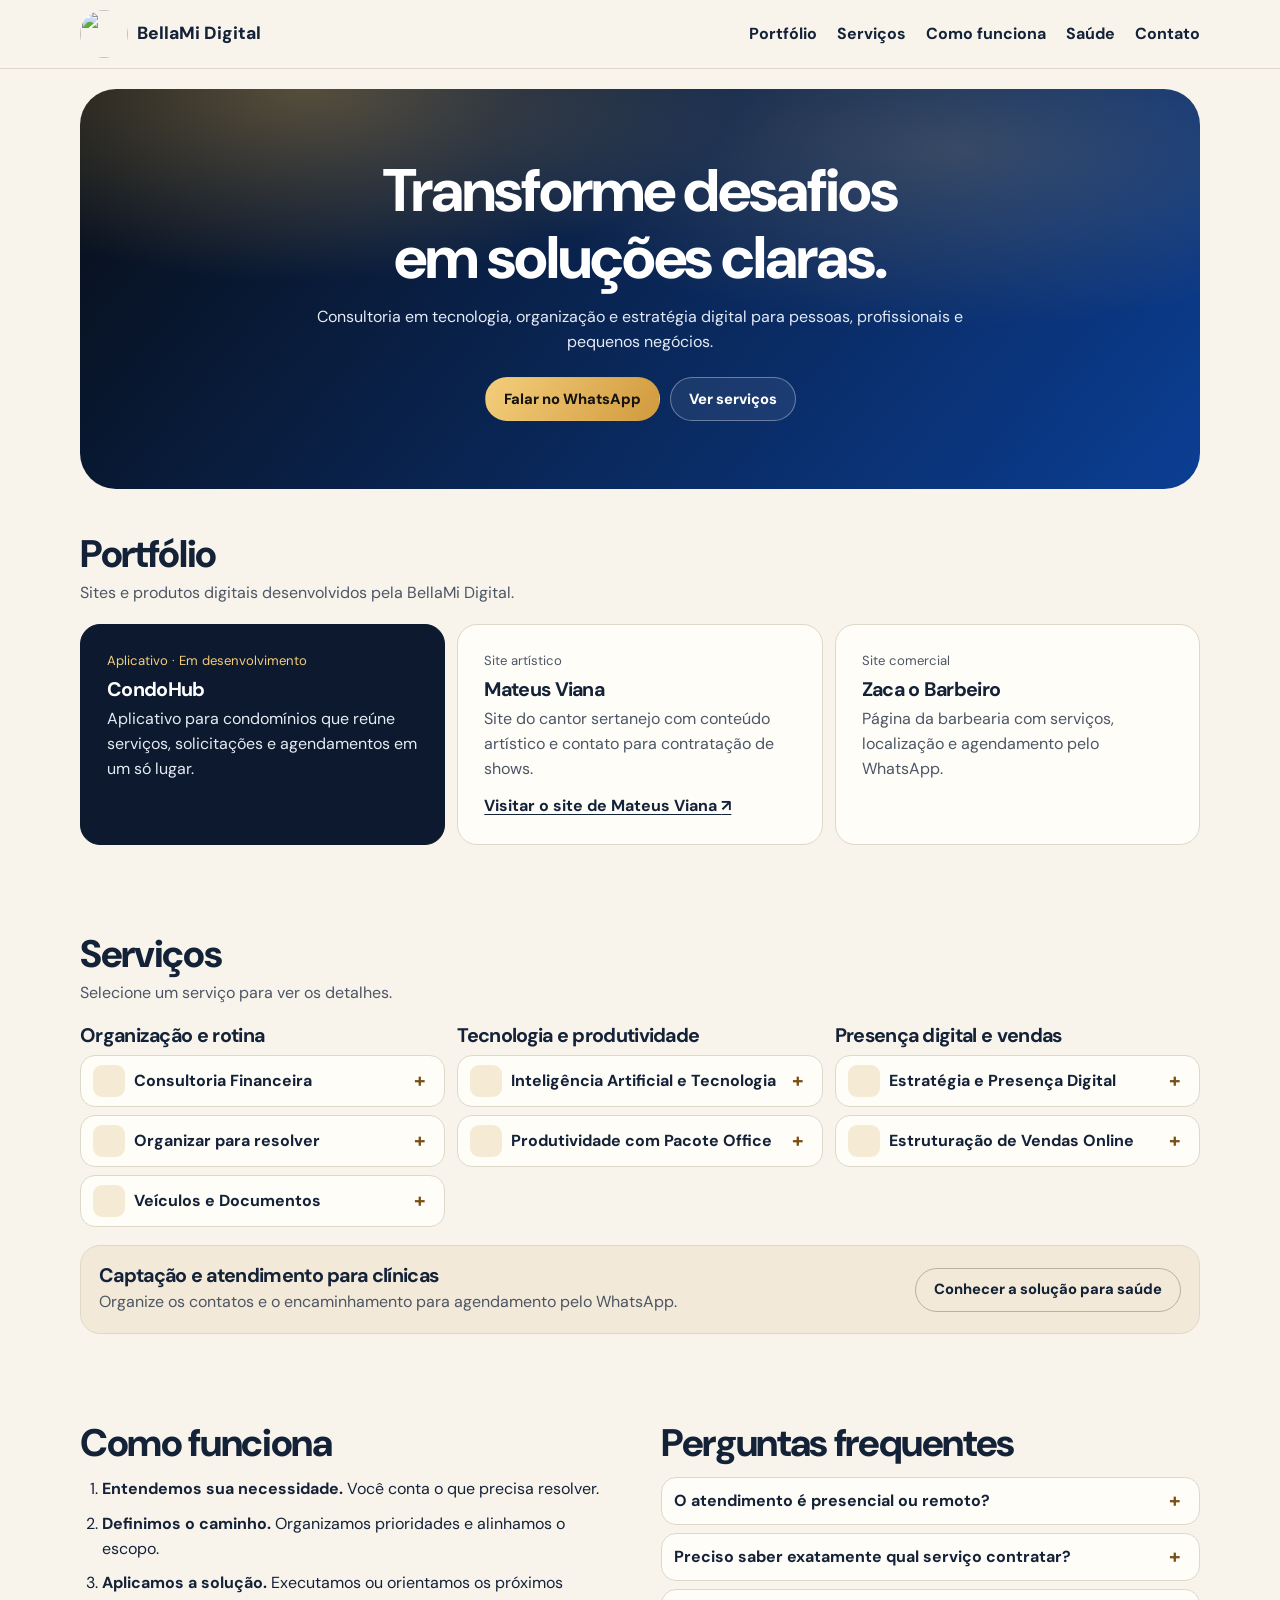
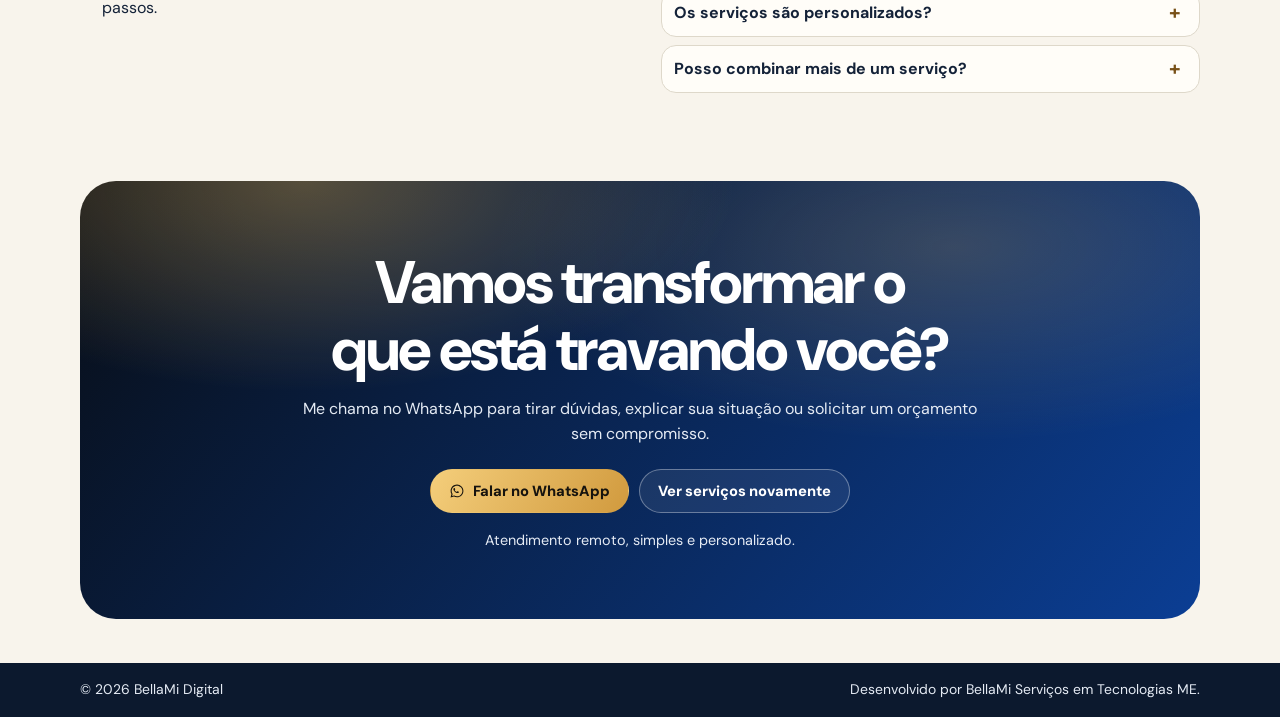
==== commit 61fdbf70: "Simplifica página principal e destaca portfólio com CondoHub" ====
--- a/index.html
+++ b/index.html
@@ -15,3318 +15,374 @@
 <meta content="pt_BR" property="og:locale"/>
 <link href="https://fonts.googleapis.com" rel="preconnect"/>
 <link crossorigin="" href="https://fonts.gstatic.com" rel="preconnect"/>
-<link href="https://fonts.googleapis.com/css2?family=Cormorant+Garamond:wght@600;700&family=Montserrat:wght@400;500;600;700&display=swap" rel="stylesheet"/>
+<link href="https://fonts.googleapis.com/css2?family=DM+Sans:wght@400;500;600;700;800&display=swap" rel="stylesheet"/>
 <style>
-        :root {
-            --bg-main: #f8f4ec;
-            --bg-white: #fffdf8;
-            --bg-soft: #f3ead8;
-            --bg-dark: #080706;
-            --primary: #c78b2c;
-            --primary-dark: #8f5d16;
-            --primary-soft: #f1dfbd;
-            --accent: #e7b95f;
-            --accent-dark: #a56c1c;
-            --yellow: #f5d58f;
-            --text-main: #1c1711;
-            --text-muted: #756958;
-            --text-light: #fffaf0;
-            --border: #e5d7bd;
-            --shadow: 0 24px 70px rgba(44, 29, 9, 0.16);
-            --shadow-soft: 0 12px 34px rgba(44, 29, 9, 0.1);
-            --radius-lg: 28px;
-            --radius-md: 20px;
-            --radius-sm: 14px;
-            --max-width: 1180px;
-            --header-height: 78px;
-        }
-
-        * {
-            box-sizing: border-box;
-            margin: 0;
-            padding: 0;
-        }
-
-        html {
-            scroll-behavior: smooth;
-            scroll-padding-top: 100px;
-        }
-
-        body {
-            font-family: "Montserrat", sans-serif;
-            background: var(--bg-main);
-            color: var(--text-main);
-            line-height: 1.6;
-            overflow-x: hidden;
-        }
-
-        body.menu-open {
-            overflow: hidden;
-        }
-
-        a {
-            color: inherit;
-            text-decoration: none;
-        }
-
-        button,
-        input,
-        textarea {
-            font-family: inherit;
-        }
-
-        img,
-        svg {
-            max-width: 100%;
-            display: block;
-        }
-
-        .container {
-            width: min(100% - 32px, var(--max-width));
-            margin-inline: auto;
-        }
-
-        .section {
-            padding: 96px 0;
-            position: relative;
-        }
-
-        @supports (content-visibility: auto) {
-            .section {
-                content-visibility: auto;
-                contain-intrinsic-size: 1px 720px;
-            }
-        }
-
-        .section-sm {
-            padding: 64px 0;
-        }
-
-        .eyebrow {
-            display: inline-flex;
-            align-items: center;
-            gap: 8px;
-            padding: 8px 14px;
-            border-radius: 999px;
-            background: rgba(199, 139, 44, 0.09);
-            color: var(--primary);
-            font-size: 0.85rem;
-            font-weight: 800;
-            letter-spacing: -0.01em;
-            margin-bottom: 18px;
-        }
-
-        .eyebrow.dark {
-            background: rgba(231, 185, 95, 0.12);
-            color: var(--accent);
-        }
-
-        .section-header {
-            max-width: 760px;
-            margin-bottom: 42px;
-        }
-
-        .section-header.center {
-            text-align: center;
-            margin-inline: auto;
-        }
-
-        .section-header h2 {
-            font-size: clamp(2rem, 4vw, 3.25rem);
-            line-height: 1.05;
-            letter-spacing: -0.06em;
-            margin-bottom: 18px;
-        }
-
-        .section-header p {
-            font-size: 1.08rem;
-            color: var(--text-muted);
-        }
-
-        .btn {
-            display: inline-flex;
-            align-items: center;
-            justify-content: center;
-            gap: 10px;
-            min-height: 48px;
-            padding: 14px 22px;
-            border-radius: 999px;
-            border: 1px solid transparent;
-            font-size: 0.96rem;
-            font-weight: 800;
-            cursor: pointer;
-            transition: transform 0.25s ease, box-shadow 0.25s ease, background 0.25s ease, border 0.25s ease;
-            white-space: nowrap;
-        }
-
-        .btn:hover {
-            transform: translateY(-2px);
-        }
-
-        .btn-primary {
-            background: linear-gradient(135deg, var(--primary), var(--primary-dark));
-            color: #fff;
-            box-shadow: 0 16px 32px rgba(199, 139, 44, 0.25);
-        }
-
-        .btn-primary:hover {
-            box-shadow: 0 20px 40px rgba(199, 139, 44, 0.32);
-        }
-
-        .btn-accent {
-            background: linear-gradient(135deg, var(--accent), var(--accent-dark));
-            color: #06201b;
-            box-shadow: 0 16px 32px rgba(18, 185, 129, 0.24);
-        }
-
-        .btn-outline {
-            background: rgba(255, 255, 255, 0.86);
-            color: var(--text-main);
-            border-color: var(--border);
-            backdrop-filter: blur(14px);
-        }
-
-        .btn-outline:hover {
-            border-color: var(--primary);
-            color: var(--primary);
-            box-shadow: var(--shadow-soft);
-        }
-
-        .btn-dark-outline {
-            background: rgba(255, 255, 255, 0.08);
-            color: #fff;
-            border-color: rgba(255, 255, 255, 0.18);
-        }
-
-        .btn-dark-outline:hover {
-            background: rgba(255, 255, 255, 0.14);
-        }
-
-        .header {
-            position: sticky;
-            top: 0;
-            z-index: 1000;
-            min-height: var(--header-height);
-            background: rgba(246, 249, 252, 0.82);
-            backdrop-filter: blur(22px);
-            border-bottom: 1px solid rgba(220, 230, 242, 0.72);
-        }
-
-        .nav {
-            min-height: var(--header-height);
-            display: flex;
-            align-items: center;
-            justify-content: space-between;
-            gap: 24px;
-        }
-
-        .brand {
-            display: flex;
-            align-items: center;
-            gap: 12px;
-            min-width: max-content;
-        }
-
-        .brand-mark {
-            width: 42px;
-            height: 42px;
-            border-radius: 14px;
-            background: radial-gradient(circle at 28% 24%, #ffffff 0 12%, transparent 13%), linear-gradient(135deg, var(--primary), var(--accent));
-            box-shadow: 0 12px 24px rgba(199, 139, 44, 0.22);
-        }
-
-        .brand-text strong {
-            display: block;
-            font-size: 1rem;
-            line-height: 1.1;
-            letter-spacing: -0.04em;
-        }
-
-        .brand-text span {
-            display: block;
-            font-size: 0.78rem;
-            color: var(--text-muted);
-            font-weight: 600;
-        }
-
-        .nav-links {
-            display: flex;
-            align-items: center;
-            justify-content: center;
-            gap: 26px;
-            list-style: none;
-            color: var(--text-muted);
-            font-size: 0.92rem;
-            font-weight: 700;
-        }
-
-        .nav-links a {
-            position: relative;
-            transition: color 0.2s ease;
-        }
-
-        .nav-links a:hover {
-            color: var(--primary);
-        }
-
-        .nav-links a::after {
-            content: "";
-            position: absolute;
-            left: 0;
-            bottom: -7px;
-            width: 0;
-            height: 2px;
-            border-radius: 999px;
-            background: var(--primary);
-            transition: width 0.25s ease;
-        }
-
-        .nav-links a:hover::after {
-            width: 100%;
-        }
-
-        .nav-actions {
-            display: flex;
-            align-items: center;
-            gap: 12px;
-        }
-
-        .menu-toggle {
-            display: none;
-            width: 46px;
-            height: 46px;
-            border-radius: 14px;
-            border: 1px solid var(--border);
-            background: #fff;
-            cursor: pointer;
-            align-items: center;
-            justify-content: center;
-            flex-direction: column;
-            gap: 5px;
-        }
-
-        .menu-toggle span {
-            width: 20px;
-            height: 2px;
-            border-radius: 999px;
-            background: var(--text-main);
-            transition: transform 0.25s ease, opacity 0.25s ease;
-        }
-
-        .menu-toggle.active span:nth-child(1) {
-            transform: translateY(7px) rotate(45deg);
-        }
-
-        .menu-toggle.active span:nth-child(2) {
-            opacity: 0;
-        }
-
-        .menu-toggle.active span:nth-child(3) {
-            transform: translateY(-7px) rotate(-45deg);
-        }
-
-        .hero {
-            padding: 70px 0 92px;
-            position: relative;
-            overflow: hidden;
-            background: radial-gradient(circle at 80% 12%, rgba(231, 185, 95, 0.18), transparent 30%), radial-gradient(circle at 12% 26%, rgba(199, 139, 44, 0.14), transparent 30%);
-        }
-
-        .hero::before {
-            content: "";
-            position: absolute;
-            inset: auto -120px -220px -120px;
-            height: 420px;
-            background: linear-gradient(180deg, transparent, rgba(255, 255, 255, 0.88));
-            pointer-events: none;
-        }
-
-        .hero-grid {
-            display: grid;
-            grid-template-columns: 1.02fr 0.98fr;
-            gap: 54px;
-            align-items: center;
-            position: relative;
-            z-index: 1;
-        }
-
-        .hero-content h1 {
-            font-size: clamp(2.55rem, 6vw, 5.3rem);
-            line-height: 0.96;
-            letter-spacing: -0.08em;
-            margin-bottom: 24px;
-        }
-
-        .hero-content h1 span {
-            color: var(--primary);
-            position: relative;
-            display: inline-block;
-        }
-
-        .hero-content h1 span::after {
-            content: "";
-            position: absolute;
-            left: 3px;
-            right: 3px;
-            bottom: 5px;
-            height: 12px;
-            background: rgba(231, 185, 95, 0.28);
-            z-index: -1;
-            border-radius: 999px;
-        }
-
-        .hero-lead {
-            font-size: clamp(1.06rem, 2vw, 1.26rem);
-            color: var(--text-muted);
-            max-width: 680px;
-            margin-bottom: 28px;
-        }
-
-        .hero-actions {
-            display: flex;
-            flex-wrap: wrap;
-            gap: 14px;
-            margin-bottom: 24px;
-        }
-
-        .trust-row {
-            display: flex;
-            flex-wrap: wrap;
-            gap: 14px;
-            color: var(--text-muted);
-            font-size: 0.94rem;
-            font-weight: 700;
-        }
-
-        .trust-item {
-            display: flex;
-            align-items: center;
-            gap: 8px;
-        }
-
-        .check {
-            width: 20px;
-            height: 20px;
-            display: inline-flex;
-            align-items: center;
-            justify-content: center;
-            border-radius: 999px;
-            background: rgba(231, 185, 95, 0.18);
-            color: var(--accent-dark);
-            font-weight: 900;
-            flex: 0 0 auto;
-        }
-
-        .hero-visual {
-            position: relative;
-            min-height: 540px;
-        }
-
-        .orb {
-            position: absolute;
-            border-radius: 999px;
-            filter: blur(0px);
-            opacity: 0.95;
-        }
-
-        .orb.one {
-            width: 310px;
-            height: 310px;
-            top: 36px;
-            right: 48px;
-            background: linear-gradient(135deg, rgba(199, 139, 44, 0.2), rgba(231, 185, 95, 0.26));
-            animation: float 7s ease-in-out infinite;
-        }
-
-        .orb.two {
-            width: 130px;
-            height: 130px;
-            bottom: 84px;
-            left: 18px;
-            background: rgba(255, 215, 106, 0.45);
-            animation: float 9s ease-in-out infinite reverse;
-        }
-
-        .dashboard-card {
-            position: absolute;
-            inset: 48px 12px auto auto;
-            width: min(100%, 470px);
-            padding: 22px;
-            border-radius: 34px;
-            background: rgba(255, 255, 255, 0.78);
-            border: 1px solid rgba(255, 255, 255, 0.88);
-            box-shadow: var(--shadow);
-            backdrop-filter: blur(22px);
-            z-index: 2;
-        }
-
-        .dashboard-top {
-            display: flex;
-            align-items: center;
-            justify-content: space-between;
-            margin-bottom: 18px;
-        }
-
-        .window-dots {
-            display: flex;
-            gap: 7px;
-        }
-
-        .window-dots span {
-            width: 10px;
-            height: 10px;
-            border-radius: 50%;
-            background: var(--border);
-        }
-
-        .window-dots span:nth-child(1) {
-            background: #ff6b6b;
-        }
-
-        .window-dots span:nth-child(2) {
-            background: #ffd166;
-        }
-
-        .window-dots span:nth-child(3) {
-            background: #06d6a0;
-        }
-
-        .dashboard-badge {
-            padding: 6px 10px;
-            background: rgba(231, 185, 95, 0.15);
-            color: #087b60;
-            border-radius: 999px;
-            font-size: 0.76rem;
-            font-weight: 900;
-        }
-
-        .mock-title {
-            font-size: 1.45rem;
-            line-height: 1.12;
-            letter-spacing: -0.05em;
-            margin-bottom: 18px;
-        }
-
-        .flow-list {
-            display: grid;
-            gap: 12px;
-            margin-bottom: 18px;
-        }
-
-        .flow-item {
-            display: grid;
-            grid-template-columns: 44px 1fr auto;
-            align-items: center;
-            gap: 12px;
-            padding: 12px;
-            border-radius: 18px;
-            background: rgba(246, 249, 252, 0.92);
-            border: 1px solid rgba(220, 230, 242, 0.92);
-        }
-
-        .flow-icon {
-            width: 44px;
-            height: 44px;
-            display: flex;
-            align-items: center;
-            justify-content: center;
-            border-radius: 15px;
-            background: #fff;
-            font-size: 1.3rem;
-            box-shadow: 0 8px 22px rgba(7, 23, 47, 0.08);
-        }
-
-        .flow-item strong {
-            display: block;
-            font-size: 0.93rem;
-            letter-spacing: -0.03em;
-        }
-
-        .flow-item span {
-            display: block;
-            color: var(--text-muted);
-            font-size: 0.78rem;
-            font-weight: 600;
-        }
-
-        .status-pill {
-            font-size: 0.72rem;
-            font-weight: 900;
-            color: var(--primary);
-            background: var(--primary-soft);
-            padding: 6px 9px;
-            border-radius: 999px;
-        }
-
-        .mini-grid {
-            display: grid;
-            grid-template-columns: repeat(3, 1fr);
-            gap: 10px;
-        }
-
-        .mini-card {
-            min-height: 88px;
-            padding: 12px;
-            border-radius: 18px;
-            background: linear-gradient(180deg, #fff, #f8fbff);
-            border: 1px solid var(--border);
-        }
-
-        .mini-card span {
-            font-size: 1.35rem;
-            margin-bottom: 6px;
-            display: block;
-        }
-
-        .mini-card strong {
-            display: block;
-            font-size: 0.76rem;
-            line-height: 1.18;
-            letter-spacing: -0.02em;
-        }
-
-        .floating-note {
-            position: absolute;
-            left: 10px;
-            bottom: 80px;
-            width: 245px;
-            padding: 18px;
-            border-radius: 24px;
-            background: var(--bg-dark);
-            color: #fff;
-            box-shadow: var(--shadow);
-            z-index: 3;
-            animation: float 8s ease-in-out infinite;
-        }
-
-        .floating-note strong {
-            display: block;
-            font-size: 0.96rem;
-            margin-bottom: 5px;
-        }
-
-        .floating-note p {
-            color: rgba(255, 255, 255, 0.72);
-            font-size: 0.84rem;
-            line-height: 1.45;
-        }
-
-        @keyframes float {
-
-            0%,
-            100% {
-                transform: translateY(0);
-            }
-
-            50% {
-                transform: translateY(-16px);
-            }
-        }
-
-        .position-card {
-            border-radius: var(--radius-lg);
-            padding: 42px;
-            background: var(--bg-white);
-            border: 1px solid var(--border);
-            box-shadow: var(--shadow-soft);
-            display: grid;
-            grid-template-columns: 0.86fr 1.14fr;
-            gap: 40px;
-            align-items: center;
-        }
-
-        .position-copy h2 {
-            font-size: clamp(2rem, 4vw, 3.5rem);
-            line-height: 1.05;
-            letter-spacing: -0.06em;
-            margin-bottom: 18px;
-        }
-
-        .position-copy p {
-            color: var(--text-muted);
-            font-size: 1.08rem;
-            margin-bottom: 18px;
-        }
-
-        .promise {
-            display: inline-flex;
-            align-items: center;
-            gap: 10px;
-            padding: 12px 15px;
-            border-radius: 18px;
-            background: var(--bg-soft);
-            color: var(--primary);
-            font-weight: 900;
-            letter-spacing: -0.02em;
-        }
-
-        .step-cards {
-            display: grid;
-            grid-template-columns: repeat(3, 1fr);
-            gap: 16px;
-        }
-
-        .step-card {
-            padding: 24px;
-            min-height: 230px;
-            border-radius: 24px;
-            background: radial-gradient(circle at top right, rgba(231, 185, 95, 0.18), transparent 42%), #f8fbff;
-            border: 1px solid var(--border);
-            transition: transform 0.25s ease, box-shadow 0.25s ease;
-        }
-
-        .step-card:hover {
-            transform: translateY(-4px);
-            box-shadow: var(--shadow-soft);
-        }
-
-        .step-number {
-            width: 42px;
-            height: 42px;
-            border-radius: 14px;
-            display: flex;
-            align-items: center;
-            justify-content: center;
-            background: var(--primary);
-            color: #fff;
-            font-weight: 900;
-            margin-bottom: 18px;
-        }
-
-        .step-card h3 {
-            font-size: 1.2rem;
-            letter-spacing: -0.04em;
-            margin-bottom: 8px;
-        }
-
-        .step-card p {
-            color: var(--text-muted);
-            font-size: 0.94rem;
-        }
-
-        .audience-grid {
-            display: grid;
-            grid-template-columns: repeat(3, 1fr);
-            gap: 18px;
-        }
-
-        .audience-card {
-            padding: 24px;
-            border-radius: 24px;
-            background: #fff;
-            border: 1px solid var(--border);
-            box-shadow: 0 10px 24px rgba(7, 23, 47, 0.05);
-            transition: transform 0.25s ease, border 0.25s ease;
-        }
-
-        .audience-card:hover {
-            transform: translateY(-4px);
-            border-color: rgba(199, 139, 44, 0.36);
-        }
-
-        .audience-card span {
-            font-size: 1.8rem;
-            display: block;
-            margin-bottom: 14px;
-        }
-
-        .audience-card h3 {
-            font-size: 1.05rem;
-            line-height: 1.22;
-            letter-spacing: -0.04em;
-            margin-bottom: 8px;
-        }
-
-        .audience-card p {
-            color: var(--text-muted);
-            font-size: 0.93rem;
-        }
-
-        .dark-section {
-            background: radial-gradient(circle at 10% 10%, rgba(231, 185, 95, 0.16), transparent 28%), radial-gradient(circle at 90% 0%, rgba(199, 139, 44, 0.24), transparent 36%), var(--bg-dark);
-            color: var(--text-light);
-            overflow: hidden;
-        }
-
-        .dark-section .section-header p {
-            color: rgba(248, 251, 255, 0.72);
-        }
-
-        .process-grid {
-            display: grid;
-            grid-template-columns: repeat(4, 1fr);
-            gap: 18px;
-        }
-
-        .process-card {
-            position: relative;
-            min-height: 260px;
-            padding: 26px;
-            border-radius: 26px;
-            background: rgba(255, 255, 255, 0.08);
-            border: 1px solid rgba(255, 255, 255, 0.14);
-            backdrop-filter: blur(14px);
-        }
-
-        .process-card::after {
-            content: "";
-            position: absolute;
-            top: 36px;
-            right: -18px;
-            width: 36px;
-            height: 2px;
-            background: rgba(231, 185, 95, 0.5);
-        }
-
-        .process-card:last-child::after {
-            display: none;
-        }
-
-        .process-card .num {
-            color: var(--accent);
-            font-weight: 900;
-            font-size: 0.9rem;
-            margin-bottom: 18px;
-            display: block;
-        }
-
-        .process-card h3 {
-            font-size: 1.15rem;
-            line-height: 1.2;
-            letter-spacing: -0.04em;
-            margin-bottom: 10px;
-        }
-
-        .process-card p {
-            color: rgba(248, 251, 255, 0.72);
-            font-size: 0.94rem;
-        }
-
-        .services-wrapper {
-            display: grid;
-            gap: 56px;
-        }
-
-        .service-group {
-            display: grid;
-            gap: 22px;
-        }
-
-        .group-title {
-            display: flex;
-            align-items: center;
-            justify-content: space-between;
-            gap: 16px;
-            padding-bottom: 16px;
-            border-bottom: 1px solid var(--border);
-        }
-
-        .group-title h3 {
-            font-size: clamp(1.35rem, 3vw, 2rem);
-            letter-spacing: -0.05em;
-            line-height: 1.1;
-        }
-
-        .group-tag {
-            padding: 8px 12px;
-            border-radius: 999px;
-            background: var(--bg-soft);
-            color: var(--primary);
-            font-weight: 900;
-            font-size: 0.8rem;
-            white-space: nowrap;
-        }
-
-        .service-grid {
-            display: grid;
-            grid-template-columns: repeat(3, 1fr);
-            gap: 22px;
-        }
-
-        .service-grid.two {
-            grid-template-columns: repeat(2, 1fr);
-        }
-
-        .service-card {
-            position: relative;
-            overflow: hidden;
-            display: flex;
-            flex-direction: column;
-            min-height: 100%;
-            padding: 28px;
-            border-radius: 28px;
-            background: #fff;
-            border: 1px solid var(--border);
-            box-shadow: 0 14px 34px rgba(7, 23, 47, 0.06);
-            transition: transform 0.25s ease, box-shadow 0.25s ease, border 0.25s ease;
-        }
-
-        .service-card::before {
-            content: "";
-            position: absolute;
-            inset: 0;
-            background: radial-gradient(circle at top right, rgba(199, 139, 44, 0.12), transparent 38%);
-            opacity: 0;
-            transition: opacity 0.25s ease;
-            pointer-events: none;
-        }
-
-        .service-card:hover {
-            transform: translateY(-6px);
-            box-shadow: var(--shadow-soft);
-            border-color: rgba(199, 139, 44, 0.32);
-        }
-
-        .service-card:hover::before {
-            opacity: 1;
-        }
-
-        .service-icon {
-            width: 58px;
-            height: 58px;
-            border-radius: 18px;
-            display: flex;
-            align-items: center;
-            justify-content: center;
-            background: var(--bg-soft);
-            color: var(--primary);
-            font-size: 1.8rem;
-            margin-bottom: 20px;
-            position: relative;
-            z-index: 1;
-        }
-
-        .service-card h4 {
-            font-size: 1.42rem;
-            line-height: 1.14;
-            letter-spacing: -0.05em;
-            margin-bottom: 8px;
-            position: relative;
-            z-index: 1;
-        }
-
-        .service-card .impact {
-            color: var(--primary);
-            font-weight: 900;
-            margin-bottom: 12px;
-            position: relative;
-            z-index: 1;
-        }
-
-        .service-card p {
-            color: var(--text-muted);
-            font-size: 0.96rem;
-            margin-bottom: 18px;
-            position: relative;
-            z-index: 1;
-        }
-
-        .service-list {
-            list-style: none;
-            display: grid;
-            gap: 8px;
-            margin-bottom: 24px;
-            position: relative;
-            z-index: 1;
-        }
-
-        .service-list li {
-            display: flex;
-            gap: 9px;
-            color: var(--text-muted);
-            font-size: 0.91rem;
-        }
-
-        .service-list li::before {
-            content: "✓";
-            color: var(--accent-dark);
-            font-weight: 900;
-            flex: 0 0 auto;
-        }
-
-        .service-card .btn {
-            margin-top: auto;
-            width: 100%;
-            position: relative;
-            z-index: 1;
-        }
-
-        .chooser {
-            display: grid;
-            grid-template-columns: 0.86fr 1.14fr;
-            gap: 34px;
-            align-items: center;
-            padding: 44px;
-            border-radius: 34px;
-            background: radial-gradient(circle at 100% 0%, rgba(231, 185, 95, 0.22), transparent 34%), linear-gradient(135deg, var(--primary), #071f55);
-            color: #fff;
-            box-shadow: var(--shadow);
-            overflow: hidden;
-        }
-
-        .chooser h2 {
-            font-size: clamp(2rem, 4vw, 3.2rem);
-            line-height: 1.02;
-            letter-spacing: -0.06em;
-            margin-bottom: 14px;
-        }
-
-        .chooser p {
-            color: rgba(255, 255, 255, 0.76);
-            font-size: 1.04rem;
-            margin-bottom: 22px;
-        }
-
-        .chooser-options {
-            display: grid;
-            grid-template-columns: repeat(3, 1fr);
-            gap: 14px;
-        }
-
-        .chooser-option {
-            min-height: 190px;
-            padding: 20px;
-            border-radius: 24px;
-            background: rgba(255, 255, 255, 0.1);
-            border: 1px solid rgba(255, 255, 255, 0.16);
-            cursor: pointer;
-            transition: background 0.25s ease, transform 0.25s ease;
-        }
-
-        .chooser-option:hover {
-            background: rgba(255, 255, 255, 0.16);
-            transform: translateY(-4px);
-        }
-
-        .chooser-option span {
-            display: block;
-            font-size: 2rem;
-            margin-bottom: 12px;
-        }
-
-        .chooser-option strong {
-            display: block;
-            font-size: 1rem;
-            line-height: 1.2;
-            letter-spacing: -0.03em;
-            margin-bottom: 8px;
-        }
-
-        .chooser-option small {
-            color: rgba(255, 255, 255, 0.68);
-            font-weight: 600;
-        }
-
-        .differentials-grid {
-            display: grid;
-            grid-template-columns: repeat(4, 1fr);
-            gap: 18px;
-        }
-
-        .differential-card {
-            padding: 24px;
-            border-radius: 24px;
-            background: #fff;
-            border: 1px solid var(--border);
-            min-height: 180px;
-            box-shadow: 0 12px 28px rgba(7, 23, 47, 0.05);
-        }
-
-        .differential-card span {
-            width: 42px;
-            height: 42px;
-            border-radius: 14px;
-            display: flex;
-            align-items: center;
-            justify-content: center;
-            background: rgba(231, 185, 95, 0.16);
-            color: #087b60;
-            margin-bottom: 14px;
-            font-weight: 900;
-        }
-
-        .differential-card h3 {
-            font-size: 1.02rem;
-            line-height: 1.22;
-            letter-spacing: -0.04em;
-            margin-bottom: 8px;
-        }
-
-        .differential-card p {
-            color: var(--text-muted);
-            font-size: 0.9rem;
-        }
-
-        .value-grid {
-            display: grid;
-            grid-template-columns: repeat(3, 1fr);
-            gap: 18px;
-        }
-
-        .value-card {
-            padding: 24px;
-            border-radius: 24px;
-            background: rgba(255, 255, 255, 0.08);
-            border: 1px solid rgba(255, 255, 255, 0.14);
-            min-height: 150px;
-        }
-
-        .value-card span {
-            font-size: 1.8rem;
-            display: block;
-            margin-bottom: 12px;
-        }
-
-        .value-card h3 {
-            font-size: 1.08rem;
-            line-height: 1.2;
-            letter-spacing: -0.04em;
-            margin-bottom: 8px;
-        }
-
-        .value-card p {
-            color: rgba(248, 251, 255, 0.7);
-            font-size: 0.92rem;
-        }
-
-        .commercial-path {
-            background: #fff;
-            border: 1px solid var(--border);
-            border-radius: 34px;
-            padding: 34px;
-            box-shadow: var(--shadow-soft);
-        }
-
-        .path-grid {
-            display: grid;
-            grid-template-columns: repeat(5, 1fr);
-            gap: 16px;
-        }
-
-        .path-item {
-            position: relative;
-            padding: 20px;
-            border-radius: 22px;
-            background: #f8fbff;
-            border: 1px solid var(--border);
-            min-height: 170px;
-        }
-
-        .path-item::after {
-            content: "→";
-            position: absolute;
-            top: 50%;
-            right: -18px;
-            transform: translateY(-50%);
-            color: var(--primary);
-            font-weight: 900;
-            font-size: 1.4rem;
-            z-index: 2;
-        }
-
-        .path-item:last-child::after {
-            display: none;
-        }
-
-        .path-item span {
-            width: 36px;
-            height: 36px;
-            display: flex;
-            align-items: center;
-            justify-content: center;
-            border-radius: 13px;
-            background: var(--primary);
-            color: #fff;
-            font-weight: 900;
-            margin-bottom: 16px;
-        }
-
-        .path-item h3 {
-            font-size: 0.98rem;
-            letter-spacing: -0.03em;
-            line-height: 1.2;
-            margin-bottom: 8px;
-        }
-
-        .path-item p {
-            color: var(--text-muted);
-            font-size: 0.86rem;
-        }
-
-        .faq-grid {
-            display: grid;
-            grid-template-columns: 0.9fr 1.1fr;
-            gap: 36px;
-            align-items: start;
-        }
-
-        .faq-list {
-            display: grid;
-            gap: 12px;
-        }
-
-        .faq-item {
-            border: 1px solid var(--border);
-            border-radius: 20px;
-            background: #fff;
-            overflow: hidden;
-            box-shadow: 0 8px 22px rgba(7, 23, 47, 0.04);
-        }
-
-        .faq-question {
-            width: 100%;
-            padding: 20px;
-            border: none;
-            background: transparent;
-            text-align: left;
-            display: flex;
-            justify-content: space-between;
-            gap: 18px;
-            cursor: pointer;
-            font-size: 1rem;
-            font-weight: 900;
-            color: var(--text-main);
-        }
-
-        .faq-question span {
-            color: var(--primary);
-            font-size: 1.2rem;
-            transition: transform 0.25s ease;
-        }
-
-        .faq-answer {
-            max-height: 0;
-            overflow: hidden;
-            transition: max-height 0.28s ease;
-        }
-
-        .faq-answer p {
-            padding: 0 20px 20px;
-            color: var(--text-muted);
-            font-size: 0.94rem;
-        }
-
-        .faq-item.active .faq-answer {
-            max-height: 220px;
-        }
-
-        .faq-item.active .faq-question span {
-            transform: rotate(45deg);
-        }
-
-        .final-cta {
-            text-align: center;
-            padding: 74px 36px;
-            border-radius: 38px;
-            background: radial-gradient(circle at 20% 0%, rgba(255, 215, 106, 0.38), transparent 30%), radial-gradient(circle at 80% 20%, rgba(231, 185, 95, 0.26), transparent 30%), linear-gradient(135deg, #080706, #0b3e94);
-            color: #fff;
-            box-shadow: var(--shadow);
-        }
-
-        .final-cta h2 {
-            font-size: clamp(2.1rem, 5vw, 4rem);
-            line-height: 1;
-            letter-spacing: -0.07em;
-            max-width: 760px;
-            margin: 0 auto 18px;
-        }
-
-        .final-cta p {
-            color: rgba(255, 255, 255, 0.75);
-            max-width: 660px;
-            margin: 0 auto 26px;
-            font-size: 1.08rem;
-        }
-
-        .final-actions {
-            display: flex;
-            justify-content: center;
-            flex-wrap: wrap;
-            gap: 14px;
-        }
-
-        .footer {
-            background: #050f20;
-            color: #fff;
-            padding: 54px 0 30px;
-        }
-
-        .footer-grid {
-            display: grid;
-            grid-template-columns: 1.1fr 0.9fr 0.9fr;
-            gap: 34px;
-            margin-bottom: 34px;
-        }
-
-        .footer h3 {
-            font-size: 1.2rem;
-            letter-spacing: -0.04em;
-            margin-bottom: 12px;
-        }
-
-        .footer p,
-        .footer a,
-        .footer li {
-            color: rgba(255, 255, 255, 0.68);
-            font-size: 0.94rem;
-        }
-
-        .footer ul {
-            list-style: none;
-            display: grid;
-            gap: 8px;
-        }
-
-        .footer a:hover {
-            color: #fff;
-        }
-
-        .footer-bottom {
-            padding-top: 24px;
-            border-top: 1px solid rgba(255, 255, 255, 0.1);
-            display: flex;
-            justify-content: space-between;
-            gap: 16px;
-            flex-wrap: wrap;
-            color: rgba(255, 255, 255, 0.58);
-            font-size: 0.88rem;
-        }
-
-        .whatsapp-float {
-            position: fixed;
-            right: 22px;
-            bottom: 22px;
-            z-index: 1100;
-            width: 62px;
-            height: 62px;
-            border-radius: 50%;
-            display: flex;
-            align-items: center;
-            justify-content: center;
-            background: linear-gradient(135deg, #25d366, #11b45b);
-            color: #fff;
-            box-shadow: 0 18px 34px rgba(37, 211, 102, 0.36);
-            font-size: 1.7rem;
-            border: 3px solid rgba(255, 255, 255, 0.74);
-            transition: transform 0.25s ease;
-        }
-
-        .whatsapp-float:hover {
-            transform: translateY(-4px) scale(1.04);
-        }
-
-        .reveal {
-            opacity: 0;
-            transform: translateY(24px);
-            transition: opacity 0.7s ease, transform 0.7s ease;
-        }
-
-        .reveal.visible {
-            opacity: 1;
-            transform: translateY(0);
-        }
-
-        @media (prefers-reduced-motion: reduce) {
-            html {
-                scroll-behavior: auto;
-            }
-
-            *,
-            *::before,
-            *::after {
-                animation-duration: 0.01ms !important;
-                animation-iteration-count: 1 !important;
-                scroll-behavior: auto !important;
-                transition-duration: 0.01ms !important;
-            }
-
-            .reveal {
-                opacity: 1;
-                transform: none;
-            }
-        }
-
-        @media (max-width: 1080px) {
-
-            .nav-links,
-            .nav-actions .btn {
-                display: none;
-            }
-
-            .menu-toggle {
-                display: flex;
-            }
-
-            .nav-links {
-                position: fixed;
-                inset: var(--header-height) 16px auto 16px;
-                display: none;
-                flex-direction: column;
-                align-items: stretch;
-                gap: 0;
-                background: #fff;
-                border: 1px solid var(--border);
-                border-radius: 24px;
-                padding: 14px;
-                box-shadow: var(--shadow);
-            }
-
-            .nav-links.active {
-                display: flex;
-            }
-
-            .nav-links li a {
-                display: block;
-                padding: 15px;
-                border-radius: 14px;
-            }
-
-            .nav-links li a:hover {
-                background: var(--bg-soft);
-            }
-
-            .nav-links a::after {
-                display: none;
-            }
-
-            .hero-grid,
-            .position-card,
-            .chooser,
-            .faq-grid {
-                grid-template-columns: 1fr;
-            }
-
-            .hero-visual {
-                min-height: 500px;
-            }
-
-            .dashboard-card {
-                left: 50%;
-                right: auto;
-                transform: translateX(-50%);
-            }
-
-            .floating-note {
-                left: 20px;
-            }
-
-            .process-grid,
-            .differentials-grid,
-            .path-grid {
-                grid-template-columns: repeat(2, 1fr);
-            }
-
-            .process-card::after,
-            .path-item::after {
-                display: none;
-            }
-
-            .service-grid,
-            .service-grid.two,
-            .audience-grid,
-            .value-grid {
-                grid-template-columns: repeat(2, 1fr);
-            }
-
-            .chooser-options {
-                grid-template-columns: 1fr;
-            }
-        }
-
-        @media (max-width: 760px) {
-            .container {
-                width: min(100% - 24px, var(--max-width));
-            }
-
-            .section {
-                padding: 72px 0;
-            }
-
-            .hero {
-                padding: 44px 0 76px;
-            }
-
-            .hero-content h1 {
-                letter-spacing: -0.07em;
-            }
-
-            .btn {
-                width: 100%;
-            }
-
-            .hero-actions,
-            .final-actions {
-                width: 100%;
-            }
-
-            .trust-row {
-                flex-direction: column;
-            }
-
-            .hero-visual {
-                min-height: 620px;
-            }
-
-            .dashboard-card {
-                width: 100%;
-                top: 28px;
-            }
-
-            .floating-note {
-                width: calc(100% - 32px);
-                left: 16px;
-                bottom: 20px;
-            }
-
-            .mini-grid {
-                grid-template-columns: 1fr;
-            }
-
-            .flow-item {
-                grid-template-columns: 44px 1fr;
-            }
-
-            .status-pill {
-                grid-column: 1 / -1;
-                width: max-content;
-            }
-
-            .position-card,
-            .chooser,
-            .commercial-path {
-                padding: 24px;
-                border-radius: 28px;
-            }
-
-            .step-cards,
-            .audience-grid,
-            .process-grid,
-            .service-grid,
-            .service-grid.two,
-            .differentials-grid,
-            .value-grid,
-            .path-grid,
-            .footer-grid {
-                grid-template-columns: 1fr;
-            }
-
-            .group-title {
-                align-items: flex-start;
-                flex-direction: column;
-            }
-
-            .service-card {
-                padding: 24px;
-            }
-
-            .final-cta {
-                padding: 52px 20px;
-                border-radius: 28px;
-            }
-
-            .footer-bottom {
-                flex-direction: column;
-            }
-
-            .whatsapp-float {
-                width: 58px;
-                height: 58px;
-                right: 16px;
-                bottom: 16px;
-            }
-        }
-
-        /* ===== Marca mais clara ===== */
-        .brand-mark.clearer {
-            width: 48px;
-            height: 48px;
-            border-radius: 16px;
-            display: flex;
-            align-items: center;
-            justify-content: center;
-            background: linear-gradient(135deg, #c78b2c, #e7b95f);
-            box-shadow: 0 12px 24px rgba(199, 139, 44, 0.22);
-            font-size: 1.35rem;
-        }
-
-        .brand-text strong {
-            font-size: 1.02rem;
-        }
-
-        /* ===== Ícones inline do WhatsApp ===== */
-        .wa-inline-icon,
-        .wa-icon {
-            display: inline-flex;
-            align-items: center;
-            justify-content: center;
-            line-height: 0;
-        }
-
-        .wa-inline-icon svg {
-            width: 18px;
-            height: 18px;
-        }
-
-        .wa-icon svg {
-            width: 28px;
-            height: 28px;
-        }
-
-        .btn {
-            gap: 10px;
-        }
-
-        /* ===== Botão flutuante do WhatsApp ===== */
-        .whatsapp-float-wrapper {
-            position: fixed;
-            right: 20px;
-            bottom: 88px;
-            /* sobe o botão */
-            z-index: 1100;
-            display: flex;
-            flex-direction: column;
-            align-items: flex-end;
-            gap: 8px;
-            transition: opacity 0.3s ease, transform 0.3s ease;
-        }
-
-        .whatsapp-float-wrapper.hidden {
-            opacity: 0;
-            pointer-events: none;
-            transform: translateY(20px);
-        }
-
-        .whatsapp-close {
-            width: 30px;
-            height: 30px;
-            border: none;
-            border-radius: 999px;
-            background: rgba(7, 23, 47, 0.88);
-            color: #fff;
-            font-size: 0.86rem;
-            cursor: pointer;
-            box-shadow: 0 10px 22px rgba(7, 23, 47, 0.18);
-        }
-
-        .whatsapp-float {
-            position: static;
-            width: 64px;
-            height: 64px;
-            border-radius: 50%;
-            display: flex;
-            align-items: center;
-            justify-content: center;
-            background: linear-gradient(135deg, #25d366, #11b45b);
-            color: #fff;
-            box-shadow: 0 18px 34px rgba(37, 211, 102, 0.36);
-            border: 3px solid rgba(255, 255, 255, 0.74);
-            transition: transform 0.25s ease;
-        }
-
-        .whatsapp-float:hover {
-            transform: translateY(-4px) scale(1.04);
-        }
-
-        /* ===== Fundo visual do hero ===== */
-        .hero {
-            position: relative;
-            overflow: hidden;
-            background:
-                radial-gradient(circle at 10% 15%, rgba(199, 139, 44, 0.12), transparent 28%),
-                radial-gradient(circle at 90% 12%, rgba(231, 185, 95, 0.14), transparent 30%),
-                linear-gradient(135deg, #f6f9fc 0%, #f4f8ff 40%, #eefcf7 100%);
-        }
-
-        .hero-bg-scene {
-            position: absolute;
-            inset: 0;
-            pointer-events: none;
-            overflow: hidden;
-        }
-
-        .hero-light {
-            position: absolute;
-            border-radius: 50%;
-            filter: blur(30px);
-            opacity: 0.7;
-        }
-
-        .light-1 {
-            width: 320px;
-            height: 320px;
-            top: 70px;
-            left: -60px;
-            background: rgba(199, 139, 44, 0.14);
-            animation: drift 11s ease-in-out infinite;
-        }
-
-        .light-2 {
-            width: 420px;
-            height: 420px;
-            right: -80px;
-            top: 40px;
-            background: rgba(231, 185, 95, 0.16);
-            animation: drift 13s ease-in-out infinite reverse;
-        }
-
-        .light-3 {
-            width: 260px;
-            height: 260px;
-            left: 50%;
-            bottom: -80px;
-            transform: translateX(-50%);
-            background: rgba(255, 215, 106, 0.18);
-            animation: drift 9s ease-in-out infinite;
-        }
-
-        .hero-ring {
-            position: absolute;
-            border-radius: 50%;
-            border: 1px solid rgba(199, 139, 44, 0.12);
-            background: radial-gradient(circle, rgba(255, 255, 255, 0.38), rgba(255, 255, 255, 0.02));
-        }
-
-        .ring-1 {
-            width: 520px;
-            height: 520px;
-            right: 6%;
-            top: 110px;
-            opacity: 0.55;
-        }
-
-        .ring-2 {
-            width: 340px;
-            height: 340px;
-            right: 13%;
-            top: 200px;
-            opacity: 0.4;
-        }
-
-        .ring-3 {
-            width: 180px;
-            height: 180px;
-            right: 21%;
-            top: 280px;
-            opacity: 0.35;
-        }
-
-        .floating-context-card {
-            position: absolute;
-            padding: 14px 16px;
-            border-radius: 18px;
-            background: rgba(255, 255, 255, 0.56);
-            border: 1px solid rgba(255, 255, 255, 0.72);
-            backdrop-filter: blur(16px);
-            box-shadow: 0 14px 34px rgba(7, 23, 47, 0.08);
-            min-width: 150px;
-            animation: floatCard 8s ease-in-out infinite;
-        }
-
-        .floating-context-card span {
-            display: block;
-            font-size: 1.25rem;
-            margin-bottom: 6px;
-        }
-
-        .floating-context-card strong {
-            display: block;
-            font-size: 0.94rem;
-            line-height: 1.1;
-            color: #102033;
-            margin-bottom: 3px;
-        }
-
-        .floating-context-card small {
-            color: #65758b;
-            font-size: 0.78rem;
-            font-weight: 700;
-        }
-
-        .context-card-1 {
-            top: 120px;
-            left: 8%;
-        }
-
-        .context-card-2 {
-            bottom: 105px;
-            left: 12%;
-            animation-delay: 1.2s;
-        }
-
-        .context-card-3 {
-            top: 180px;
-            right: 10%;
-            animation-delay: 2.1s;
-        }
-
-        @keyframes drift {
-
-            0%,
-            100% {
-                transform: translateY(0px) translateX(0px);
-            }
-
-            50% {
-                transform: translateY(-18px) translateX(10px);
-            }
-        }
-
-        @keyframes floatCard {
-
-            0%,
-            100% {
-                transform: translateY(0px);
-            }
-
-            50% {
-                transform: translateY(-12px);
-            }
-        }
-
-        /* ===== Ajuste da nota escura para não bater na leitura ===== */
-        .floating-note {
-            left: -30px;
-            bottom: 18px;
-        }
-
-        /* ===== Responsivo ===== */
-        @media (max-width: 760px) {
-            .brand-mark.clearer {
-                width: 44px;
-                height: 44px;
-                font-size: 1.15rem;
-            }
-
-            .whatsapp-float-wrapper {
-                right: 14px;
-                bottom: 88px;
-            }
-
-            .whatsapp-float {
-                width: 58px;
-                height: 58px;
-            }
-
-            .hero-ring,
-            .floating-context-card {
-                display: none;
-            }
-
-            .floating-note {
-                left: 16px;
-                bottom: 10px;
-            }
-        }
-
-
-        /* ===== V3: Organização visual do hero e ajustes dos flutuantes ===== */
-        .hero {
-            isolation: isolate;
-        }
-
-        .hero-bg-scene {
-            z-index: 0;
-        }
-
-        .hero-grid {
-            z-index: 3;
-        }
-
-        .hero-content,
-        .hero-visual {
-            position: relative;
-            z-index: 3;
-        }
-
-        .floating-context-card {
-            z-index: 1;
-            opacity: 0.78;
-            transform: translateZ(0);
-        }
-
-        .context-card-1 {
-            top: 135px;
-            left: auto;
-            right: 42%;
-        }
-
-        .context-card-2 {
-            left: auto;
-            right: 78%;
-            bottom: 94px;
-        }
-
-        .context-card-3 {
-            top: 132px;
-            right: 5%;
-        }
-
-        .floating-note {
-            left: clamp(-92px, -5vw, -42px);
-            bottom: 58px;
-            width: 250px;
-            padding: 20px 42px 20px 20px;
-            z-index: 6;
-        }
-
-        .floating-note.hidden {
-            opacity: 0;
-            pointer-events: none;
-            transform: translateY(12px) scale(0.98);
-        }
-
-        .floating-note-close {
-            position: absolute;
-            top: 10px;
-            right: 10px;
-            width: 26px;
-            height: 26px;
-            border: 0;
-            border-radius: 999px;
-            display: inline-flex;
-            align-items: center;
-            justify-content: center;
-            background: rgba(255, 255, 255, 0.12);
-            color: #fff;
-            font-size: 1.1rem;
-            line-height: 1;
-            cursor: pointer;
-            transition: background 0.2s ease, transform 0.2s ease;
-        }
-
-        .floating-note-close:hover {
-            background: rgba(255, 255, 255, 0.22);
-            transform: scale(1.06);
-        }
-
-        .whatsapp-float {
-            position: fixed !important;
-            right: 24px;
-            bottom: 86px;
-            z-index: 1100;
-            width: 62px;
-            height: 62px;
-            border-radius: 50%;
-            display: flex;
-            align-items: center;
-            justify-content: center;
-            background: linear-gradient(135deg, #25d366, #11b45b);
-            color: #fff;
-            box-shadow: 0 18px 34px rgba(37, 211, 102, 0.36);
-            border: 3px solid rgba(255, 255, 255, 0.74);
-            transition: transform 0.25s ease;
-        }
-
-        .whatsapp-float:hover {
-            transform: translateY(-4px) scale(1.04);
-        }
-
-        @media (max-width: 1080px) {
-            .floating-context-card {
-                opacity: 0.42;
-            }
-
-            .context-card-1,
-            .context-card-2,
-            .context-card-3 {
-                display: none;
-            }
-
-            .floating-note {
-                left: 18px;
-                bottom: 28px;
-            }
-        }
-
-        @media (max-width: 760px) {
-            .floating-note {
-                position: absolute;
-                left: 14px;
-                right: 14px;
-                bottom: 16px;
-                width: auto;
-            }
-
-            .whatsapp-float {
-                right: 16px;
-                bottom: 82px;
-                width: 58px;
-                height: 58px;
-            }
-        }
-
-        /* ===== Caixa de aviso do hero reposicionada ===== */
-        .hero-note {
-            position: relative;
-            left: auto;
-            bottom: auto;
-            width: min(100%, 360px);
-            margin-top: 50px;
-            margin-left: 152px;
-            padding: 22px 52px 22px 22px;
-            border-radius: 24px;
-            background: var(--bg-dark);
-            color: #fff;
-            box-shadow: 0 18px 42px rgba(7, 23, 47, 0.18);
-            z-index: 2;
-            animation: float 8s ease-in-out infinite;
-        }
-
-        .hero-note strong {
-            display: block;
-            font-size: 1rem;
-            line-height: 1.35;
-            margin-bottom: 8px;
-        }
-
-        .hero-note p {
-            color: rgba(255, 255, 255, 0.74);
-            font-size: 0.9rem;
-            line-height: 1.5;
-        }
-
-        .floating-note-close {
-            position: absolute;
-            top: 14px;
-            right: 14px;
-            width: 30px;
-            height: 30px;
-            border: none;
-            border-radius: 999px;
-            background: rgba(255, 255, 255, 0.12);
-            color: #fff;
-            font-size: 1.2rem;
-            line-height: 1;
-            cursor: pointer;
-            display: flex;
-            align-items: center;
-            justify-content: center;
-            transition: background 0.25s ease, transform 0.25s ease;
-        }
-
-        .floating-note-close:hover {
-            background: rgba(255, 255, 255, 0.22);
-            transform: scale(1.06);
-        }
-
-        .hero-note.hidden {
-            display: none;
-        }
-
-        /* Evita conflito com a versão antiga da floating-note */
-        .hero-visual .floating-note {
-            display: none;
-        }
-
-        @media (max-width: 1080px) {
-            .hero-note {
-                width: min(100%, 420px);
-                margin-bottom: 34px;
-            }
-        }
-
-        @media (max-width: 760px) {
-            .hero-note {
-                position: relative;
-                left: auto;
-                bottom: auto;
-                width: min(100%, 360px);
-                margin-top: 26px;
-                margin-left: 80px;
-                padding: 22px 52px 22px 22px;
-                border-radius: 24px;
-                background: var(--bg-dark);
-                color: #fff;
-                box-shadow: 0 18px 42px rgba(7, 23, 47, 0.18);
-                z-index: 2;
-                animation: float 8s ease-in-out infinite;
-            }
-        }
-
-        @media (max-width: 760px) {
-            .hero-note {
-                margin-left: 200px;
-            }
-        }
-
-        /* ===== Caixa centralizada do hero ===== */
-        .hero-help-card {
-            position: relative;
-            width: min(100%, 420px);
-            margin: 30px auto 0;
-            padding: 24px 58px 24px 26px;
-            border-radius: 26px;
-            background: var(--bg-dark);
-            color: #fff;
-            box-shadow: 0 22px 52px rgba(7, 23, 47, 0.22);
-            z-index: 5;
-            animation: heroHelpFloat 8s ease-in-out infinite;
-        }
-
-        .hero-help-card strong {
-            display: block;
-            font-size: 1.05rem;
-            line-height: 1.35;
-            margin-bottom: 10px;
-            letter-spacing: -0.02em;
-        }
-
-        .hero-help-card p {
-            color: rgba(255, 255, 255, 0.74);
-            font-size: 0.94rem;
-            line-height: 1.5;
-        }
-
-        .hero-help-close {
-            position: absolute;
-            top: 16px;
-            right: 16px;
-            width: 34px;
-            height: 34px;
-            border: none;
-            border-radius: 999px;
-            background: rgba(255, 255, 255, 0.16);
-            color: #fff;
-            font-size: 1.35rem;
-            line-height: 1;
-            cursor: pointer;
-            display: flex;
-            align-items: center;
-            justify-content: center;
-            transition: background 0.25s ease, transform 0.25s ease;
-        }
-
-        .hero-help-close:hover {
-            background: rgba(255, 255, 255, 0.26);
-            transform: scale(1.06);
-        }
-
-        .hero-help-card.hidden {
-            display: none;
-        }
-
-        @keyframes heroHelpFloat {
-
-            0%,
-            100% {
-                transform: translateY(0);
-            }
-
-            50% {
-                transform: translateY(-8px);
-            }
-        }
-
-        /* Garante que a caixa antiga, caso tenha sobrado no hero-visual, não apareça */
-        .hero-visual .floating-note {
-            display: none !important;
-        }
-
-        @media (max-width: 760px) {
-            .hero-help-card {
-                width: 100%;
-                margin: 28px auto 0;
-                padding: 24px 58px 24px 24px;
-                border-radius: 24px;
-                animation: none;
-            }
-
-            .hero-help-card strong {
-                font-size: 1.02rem;
-            }
-
-            .hero-help-card p {
-                font-size: 0.92rem;
-            }
-        }
-
-
-        /* ===== FIX FINAL V3.2: caixa de orientação centralizada e sem conflitos ===== */
-        .hero-content .hero-help-card {
-            position: relative !important;
-            width: min(100%, 430px) !important;
-            margin: 30px auto 0 !important;
-            padding: 24px 60px 24px 26px !important;
-            border-radius: 26px !important;
-            background: var(--bg-dark) !important;
-            color: #fff !important;
-            box-shadow: 0 22px 52px rgba(7, 23, 47, 0.22) !important;
-            z-index: 10 !important;
-            animation: heroHelpFloat 8s ease-in-out infinite !important;
-            text-align: left !important;
-        }
-
-        .hero-content .hero-help-card strong {
-            display: block !important;
-            font-size: 1.05rem !important;
-            line-height: 1.35 !important;
-            margin-bottom: 10px !important;
-            letter-spacing: -0.02em !important;
-            color: #fff !important;
-        }
-
-        .hero-content .hero-help-card p {
-            color: rgba(255, 255, 255, 0.74) !important;
-            font-size: 0.94rem !important;
-            line-height: 1.5 !important;
-            margin: 0 !important;
-        }
-
-        .hero-help-close {
-            position: absolute !important;
-            top: 16px !important;
-            right: 16px !important;
-            width: 34px !important;
-            height: 34px !important;
-            border: none !important;
-            border-radius: 999px !important;
-            background: rgba(255, 255, 255, 0.16) !important;
-            color: #fff !important;
-            font-size: 1.35rem !important;
-            line-height: 1 !important;
-            cursor: pointer !important;
-            display: flex !important;
-            align-items: center !important;
-            justify-content: center !important;
-            transition: background 0.25s ease, transform 0.25s ease !important;
-        }
-
-        .hero-help-close:hover {
-            background: rgba(255, 255, 255, 0.26) !important;
-            transform: scale(1.06) !important;
-        }
-
-        .hero-help-card.hidden {
-            display: none !important;
-        }
-
-        @keyframes heroHelpFloat {
-            0%, 100% { transform: translateY(0); }
-            50% { transform: translateY(-8px); }
-        }
-
-        @media (max-width: 1080px) {
-            .hero-content .hero-help-card {
-                width: min(100%, 430px) !important;
-                margin: 28px auto 34px !important;
-            }
-        }
-
-        @media (max-width: 760px) {
-            .hero-content .hero-help-card {
-                width: 100% !important;
-                margin: 28px auto 34px !important;
-                padding: 24px 58px 24px 24px !important;
-                border-radius: 24px !important;
-                animation: none !important;
-            }
-        }
-    
-
-        /* ===== V3.3 FINAL: centralização real da caixa de ajuda ===== */
-        .hero-grid {
-            row-gap: 28px;
-        }
-
-        .hero-help-card {
-            grid-column: 1 / -1;
-            justify-self: center;
-            align-self: center;
-            width: min(100%, 520px);
-            margin: 6px auto 0 !important;
-            padding: 24px 58px 24px 26px;
-            border-radius: 26px;
-            background: var(--bg-dark);
-            color: #fff;
-            box-shadow: 0 22px 52px rgba(7, 23, 47, 0.22);
-            z-index: 5;
-            animation: heroHelpFloat 12s ease-in-out infinite;
-        }
-
-        .hero-help-card.hidden {
-            display: none !important;
-        }
-
-        @media (max-width: 1080px) {
-            .hero-content {
-                order: 1;
-            }
-
-            .hero-help-card {
-                order: 2;
-                grid-column: 1;
-                width: min(100%, 520px);
-                margin: 28px auto 0 !important;
-                justify-self: center;
-            }
-
-            .hero-visual {
-                order: 3;
-            }
-        }
-
-        @media (max-width: 760px) {
-            .hero-help-card {
-                width: 100%;
-                margin: 28px auto 0 !important;
-                padding: 24px 58px 24px 24px;
-                border-radius: 24px;
-                animation: none;
-            }
-        }
-
-        /* ===== Tipografia atualizada ===== */
-        h1, h2, h3, h4, h5, h6,
-        .brand-text strong,
-        .group-title h3,
-        .mock-title,
-        .chooser h2,
-        .final-cta h2 {
-            font-family: "Syne", sans-serif;
-        }
-
-        .btn {
-            font-family: "DM Sans", sans-serif;
-            letter-spacing: -0.01em;
-        }
-
-        /* ===== Ícones Lucide ===== */
-        [data-lucide] {
-            display: inline-block;
-            stroke-width: 1.75;
-            vertical-align: middle;
-        }
-
-        .service-icon [data-lucide] {
-            width: 28px;
-            height: 28px;
-            color: var(--primary);
-        }
-
-        .audience-card span [data-lucide] {
-            width: 34px;
-            height: 34px;
-            color: var(--primary);
-        }
-
-        .differential-card span [data-lucide] {
-            width: 20px;
-            height: 20px;
-            color: #087b60;
-        }
-
-        .value-card span [data-lucide] {
-            width: 30px;
-            height: 30px;
-            color: var(--accent);
-        }
-
-        .mini-card span [data-lucide] {
-            width: 24px;
-            height: 24px;
-            color: var(--primary);
-        }
-
-        .flow-icon [data-lucide] {
-            width: 22px;
-            height: 22px;
-            color: var(--primary);
-        }
-
-        .floating-context-card span [data-lucide] {
-            width: 26px;
-            height: 26px;
-            color: var(--primary);
-        }
-
-        .chooser-option span [data-lucide] {
-            width: 28px;
-            height: 28px;
-            color: rgba(255,255,255,0.95);
-        }
-
-        .brand-mark.clearer [data-lucide] {
-            width: 22px;
-            height: 22px;
-            color: white;
-        }
-
-        /* ===== Identidade BellaMi ===== */
-        h1, h2, h3, .brand-text strong {
-            font-family: "Cormorant Garamond", serif;
-        }
-
-        .header {
-            background: rgba(8, 7, 6, 0.94);
-            border-bottom-color: rgba(231, 185, 95, 0.28);
-        }
-
-        .brand {
-            color: #fffaf0;
-        }
-
-        .brand-logo {
-            width: 54px;
-            height: 54px;
-            object-fit: cover;
-            border-radius: 50%;
-            border: 1px solid rgba(231, 185, 95, 0.62);
-            box-shadow: 0 8px 24px rgba(199, 139, 44, 0.22);
-        }
-
-        .brand-text strong {
-            color: #e7b95f;
-            font-size: 1.28rem;
-            letter-spacing: 0.01em;
-        }
-
-        .brand-text span {
-            color: #cfc2aa;
-            letter-spacing: 0.12em;
-            text-transform: uppercase;
-            font-size: 0.62rem;
-        }
-
-        .nav-links { color: #e8dece; }
-        .nav-links a:hover { color: #e7b95f; }
-        .menu-toggle { background: #17130e; border-color: rgba(231, 185, 95, 0.42); }
-        .menu-toggle span { background: #e7b95f; }
-
-        .hero {
-            background: radial-gradient(circle at 82% 14%, rgba(231, 185, 95, 0.2), transparent 32%),
-                        radial-gradient(circle at 10% 24%, rgba(143, 93, 22, 0.13), transparent 30%),
-                        #f8f4ec;
-        }
-
-        .btn-primary {
-            background: linear-gradient(135deg, #e7b95f, #8f5d16);
-            color: #120d07;
-            box-shadow: 0 16px 32px rgba(143, 93, 22, 0.28);
-        }
-
-        .btn-accent {
-            background: linear-gradient(135deg, #f2cf87, #c78b2c);
-            color: #120d07;
-        }
-
-        .dark-section, .footer, .final-cta {
-            background-color: #080706;
-        }
-
-        @media (max-width: 980px) {
-            .nav-links { background: #100d09; border-color: rgba(231, 185, 95, 0.28); }
-        }
-
-        /* Ajuste de espaçamento para spans que tinham fontSize grande p/ emojis */
-        .audience-card span,
-        .value-card span,
-        .chooser-option span {
-            line-height: 1;
-        }
-
-        /* ===== Correções estruturais do hero ===== */
-        .hero {
-            min-height: 720px;
-            padding: 72px 0 96px;
-        }
-
-        .hero-grid {
-            position: relative;
-            z-index: 4;
-            align-items: center;
-            row-gap: 36px;
-        }
-
-        .hero-content h1 {
-            font-family: "Cormorant Garamond", serif;
-            font-size: clamp(3rem, 5.7vw, 5.2rem);
-            line-height: 0.98;
-            letter-spacing: -0.055em;
-            margin-bottom: 24px;
-        }
-
-        .hero-content h1 span {
-            color: var(--primary);
-            position: relative;
-            display: inline-block;
-        }
-
-        .hero-content .eyebrow {
-            font-family: "Montserrat", sans-serif;
-            font-size: 0.84rem;
-            font-weight: 700;
-            letter-spacing: 0.08em;
-            text-transform: uppercase;
-        }
-
-        .trust-row {
-            position: relative;
-            z-index: 5;
-            margin-top: 4px;
-        }
-
-        /* O aviso não participa mais do grid; fechá-lo não altera o layout. */
-        .hero-help-card,
-        .hero-content .hero-help-card {
-            position: fixed !important;
-            left: 50% !important;
-            bottom: 26px !important;
-            width: min(calc(100% - 32px), 620px) !important;
-            margin: 0 !important;
-            transform: translateX(-50%) !important;
-            animation: none !important;
-            z-index: 1400 !important;
-            transition: opacity 0.28s ease, visibility 0.28s ease, transform 0.28s ease !important;
-        }
-
-        .hero-help-card.hidden,
-        .hero-content .hero-help-card.hidden {
-            display: block !important;
-            opacity: 0 !important;
-            visibility: hidden !important;
-            pointer-events: none !important;
-            transform: translate(-50%, 18px) !important;
-        }
-
-        /* Balões de contexto mais legíveis e vivos, sem invadir o conteúdo. */
-        .floating-context-card {
-            width: 188px;
-            min-width: 0;
-            padding: 16px 18px;
-            opacity: 0.94;
-            background: rgba(255, 253, 248, 0.9);
-            border-color: rgba(199, 139, 44, 0.28);
-            box-shadow: 0 18px 42px rgba(75, 49, 12, 0.14);
-            backdrop-filter: blur(12px);
-            z-index: 2;
-        }
-
-        .floating-context-card strong { color: var(--text-main); }
-        .floating-context-card small { color: var(--text-muted); line-height: 1.45; }
-
-        .context-card-1 {
-            top: 118px;
-            left: 18px;
-            right: auto;
-            animation: contextFloatOne 7s ease-in-out infinite;
-        }
-
-        .context-card-2 {
-            left: 24px;
-            right: auto;
-            bottom: 58px;
-            animation: contextFloatTwo 8.5s ease-in-out infinite;
-        }
-
-        .context-card-3 {
-            top: 130px;
-            right: 24px;
-            animation: contextFloatThree 7.8s ease-in-out infinite;
-        }
-
-        @keyframes contextFloatOne {
-            0%, 100% { transform: translate3d(0, 0, 0) rotate(-1deg); }
-            50% { transform: translate3d(12px, -18px, 0) rotate(1deg); }
-        }
-
-        @keyframes contextFloatTwo {
-            0%, 100% { transform: translate3d(0, 0, 0) rotate(1deg); }
-            50% { transform: translate3d(16px, -14px, 0) rotate(-1deg); }
-        }
-
-        @keyframes contextFloatThree {
-            0%, 100% { transform: translate3d(0, 0, 0) rotate(1deg); }
-            50% { transform: translate3d(-14px, 16px, 0) rotate(-1deg); }
-        }
-
-        /* Um único padrão nítido para todos os ícones do WhatsApp. */
-        .wa-inline-icon,
-        .wa-icon {
-            flex: 0 0 auto;
-            color: currentColor;
-        }
-
-        .wa-inline-icon svg,
-        .wa-icon svg {
-            display: block;
-            width: 21px;
-            height: 21px;
-            shape-rendering: geometricPrecision;
-        }
-
-        .whatsapp-float {
-            position: fixed !important;
-            right: 22px !important;
-            bottom: 22px !important;
-            width: 60px !important;
-            height: 60px !important;
-            border: 2px solid #fff !important;
-            box-shadow: 0 10px 26px rgba(17, 180, 91, 0.28) !important;
-        }
-
-        .whatsapp-float .wa-icon svg {
-            width: 29px;
-            height: 29px;
-        }
-
-        @media (max-width: 1080px) {
-            .hero { min-height: auto; }
-            .floating-context-card { display: none; }
-        }
-
-        @media (max-width: 760px) {
-            .hero { padding: 52px 0 72px; }
-            .hero-content h1 { font-size: clamp(2.7rem, 13vw, 4rem); }
-            .hero-help-card,
-            .hero-content .hero-help-card {
-                bottom: 16px !important;
-                padding: 20px 56px 20px 22px !important;
-            }
-            .whatsapp-float {
-                right: 16px !important;
-                bottom: 16px !important;
-                width: 56px !important;
-                height: 56px !important;
-            }
-        }
-
-        @media (prefers-reduced-motion: reduce) {
-            .floating-context-card { animation: none !important; }
-        }
-
-        /* ===== V4: layout fluido, sem sobreposições ===== */
-        .brand-logo {
-            width: 70px;
-            height: 70px;
-        }
-
-        .nav,
-        .header {
-            min-height: 94px;
-        }
-
-        .hero {
-            min-height: auto;
-            padding: clamp(52px, 6vw, 88px) 0 clamp(64px, 7vw, 104px);
-        }
-
-        .hero-grid {
-            display: grid;
-            grid-template-columns: minmax(0, 1.02fr) minmax(410px, 0.98fr);
-            gap: clamp(36px, 5vw, 72px);
-            align-items: center;
-        }
-
-        .hero-content,
-        .hero-visual {
-            min-width: 0;
-        }
-
-        .hero-content h1 {
-            max-width: 760px;
-            font-size: clamp(3.25rem, 5vw, 4.7rem);
-            overflow-wrap: normal;
-        }
-
-        .hero-lead {
-            max-width: 720px;
-        }
-
-        .hero-visual {
-            min-height: 0;
-        }
-
-        .dashboard-card {
-            position: relative;
-            inset: auto;
-            width: 100%;
-            max-width: 540px;
-            margin-left: auto;
-            transform: none;
-        }
-
-        .context-row {
-            display: grid;
-            grid-template-columns: repeat(3, minmax(0, 1fr));
-            gap: 18px;
-            width: min(100%, 900px);
-            margin: clamp(44px, 6vw, 72px) auto 0;
-            position: relative;
-            z-index: 5;
-        }
-
-        .context-row .floating-context-card {
-            position: relative;
-            inset: auto;
-            display: grid;
-            grid-template-columns: 44px 1fr;
-            column-gap: 12px;
-            align-items: center;
-            width: 100%;
-            min-height: 118px;
-            opacity: 1;
-            background: rgba(255, 253, 248, 0.96);
-        }
-
-        .context-row .floating-context-card span {
-            grid-row: 1 / 3;
-            margin: 0;
-        }
-
-        .context-row .floating-context-card strong,
-        .context-row .floating-context-card small {
-            grid-column: 2;
-        }
-
-        .context-row .context-card-1 { animation: pillarFloatOne 5.4s ease-in-out infinite !important; }
-        .context-row .context-card-2 { animation: pillarFloatTwo 6.1s ease-in-out infinite !important; }
-        .context-row .context-card-3 { animation: pillarFloatThree 5.8s ease-in-out infinite !important; }
-
-        @keyframes pillarFloatOne {
-            0%, 100% { transform: translateY(0); }
-            50% { transform: translateY(-9px); }
-        }
-
-        @keyframes pillarFloatTwo {
-            0%, 100% { transform: translateY(-5px); }
-            50% { transform: translateY(7px); }
-        }
-
-        @keyframes pillarFloatThree {
-            0%, 100% { transform: translateY(3px); }
-            50% { transform: translateY(-8px); }
-        }
-
-        .section-header {
-            max-width: 940px;
-            margin-bottom: clamp(46px, 6vw, 70px);
-        }
-
-        .section-header > h3 {
-            font-family: "Cormorant Garamond", serif;
-            font-size: clamp(2.75rem, 5vw, 4.65rem);
-            line-height: 0.98;
-            letter-spacing: -0.045em;
-            margin-bottom: 22px;
-            text-wrap: balance;
-        }
-
-        .section-header .eyebrow h2 {
-            font-family: "Montserrat", sans-serif;
-            font-size: inherit;
-            line-height: inherit;
-            letter-spacing: 0.04em;
-            margin: 0;
-        }
-
-        .section-header p {
-            max-width: 790px;
-            margin-inline: auto;
-            font-size: clamp(1.05rem, 1.5vw, 1.2rem);
-        }
-
-        @media (max-width: 1180px) {
-            .hero-grid {
-                grid-template-columns: 1fr;
-            }
-
-            .hero-content {
-                max-width: 820px;
-            }
-
-            .dashboard-card {
-                margin-inline: auto;
-            }
-
-            .context-row .floating-context-card {
-                display: grid;
-            }
-        }
-
-        @media (max-width: 820px) {
-            .brand-logo { width: 58px; height: 58px; }
-            .nav, .header { min-height: 78px; }
-            .context-row { grid-template-columns: 1fr; width: min(100%, 520px); }
-            .context-row .floating-context-card { animation: none !important; }
-            .section-header > h3 { font-size: clamp(2.4rem, 10vw, 3.5rem); }
-        }
-
-        @media (prefers-reduced-motion: reduce) {
-            .context-row .floating-context-card { animation: none !important; }
-        }
-
+  :root {
+    --paper: #f8f4ec;
+    --surface: #fffdf8;
+    --ink: #142238;
+    --muted: #4c5665;
+    --navy: #0c192e;
+    --gold: #f4ce7b;
+    --line: #ded8ca;
+    --radius: 20px;
+    --gradient: radial-gradient(ellipse at 20% 0%, #e7b95f59, transparent 34%),
+      radial-gradient(ellipse at 78% 15%, #e7b95f35, transparent 37%),
+      linear-gradient(130deg, #080d15, #0b3e94);
+  }
+
+  * { box-sizing: border-box; }
+  html { scroll-padding-top: 90px; }
+  body {
+    margin: 0;
+    color: var(--ink);
+    background: var(--paper);
+    font: 400 1rem/1.55 "DM Sans", system-ui, sans-serif;
+  }
+  a { color: inherit; }
+  button { font: inherit; }
+  :focus-visible { outline: 3px solid #986517; outline-offset: 4px; }
+  h1, h2, h3, p { margin: 0; }
+  h1, h2, h3 { line-height: 1.12; letter-spacing: -.035em; }
+  h1, .final-cta h2 { font-size: clamp(2rem, 5vw, 3.75rem); font-weight: 800; text-wrap: balance; }
+  h2 { font-size: clamp(1.65rem, 3.4vw, 2.4rem); font-weight: 800; }
+  h3 { font-size: 1.23rem; }
+  .container { width: min(1120px, calc(100% - 2rem)); margin-inline: auto; }
+  .section { padding-block: clamp(24px, 4vw, 44px); }
+  .section-header { margin-bottom: 18px; }
+  .section-header p { color: var(--muted); margin-top: 5px; }
+
+  .header {
+    position: sticky;
+    top: 0;
+    z-index: 5;
+    background: var(--paper);
+    border-bottom: 1px solid var(--line);
+  }
+  .nav { display: flex; align-items: center; justify-content: space-between; gap: 12px; min-height: 68px; }
+  .brand { display: inline-flex; align-items: center; gap: 9px; font-size: 1.1rem; font-weight: 800; text-decoration: none; }
+  .brand img { border-radius: 50%; object-fit: cover; }
+  .nav-links { display: flex; align-items: center; flex-wrap: wrap; gap: 8px 20px; list-style: none; padding: 0; margin: 0; }
+  .nav-links a { font-weight: 700; text-decoration: none; }
+  .nav-links a:hover { text-decoration: underline; }
+  .menu-toggle { display: none; }
+  #inicio { padding-top: 20px; }
+  .hero, .final-cta {
+    padding: clamp(32px, 5.5vw, 68px) clamp(18px, 4vw, 48px);
+    border-radius: clamp(20px, 4vw, 36px);
+    background: var(--gradient);
+    color: #fff;
+    text-align: center;
+  }
+  .hero h1, .final-cta h2 { max-width: 750px; margin-inline: auto; }
+  .hero p, .final-cta p { max-width: 62ch; margin: 14px auto 22px; color: #e5ebf4; }
+  .actions, .final-actions { display: flex; flex-wrap: wrap; justify-content: center; gap: 10px; }
+  .btn {
+    display: inline-flex;
+    min-height: 44px;
+    align-items: center;
+    justify-content: center;
+    gap: 8px;
+    padding: 9px 18px;
+    border: 1px solid transparent;
+    border-radius: 999px;
+    font-size: .92rem;
+    font-weight: 800;
+    text-align: center;
+    text-decoration: none;
+  }
+  .btn:hover { text-decoration: underline; }
+  .btn-accent { color: #16130e; background: linear-gradient(120deg, var(--gold), #d19a3e); }
+  .btn-outline { border-color: #b8b1a4; }
+  .btn-dark-outline { color: #fff; background: #ffffff12; border-color: #ffffff58; }
+  .wa-inline-icon { display: inline-flex; width: 16px; height: 16px; }
+
+  .project-grid, .service-groups { display: grid; grid-template-columns: repeat(3, minmax(0, 1fr)); gap: 12px; }
+  .project {
+    padding: clamp(16px, 2.5vw, 26px);
+    border: 1px solid var(--line);
+    border-radius: var(--radius);
+    background: var(--surface);
+  }
+  .project-featured { background: var(--navy); color: #fff; border-color: var(--navy); }
+  .project-type { display: block; font-size: .82rem; color: var(--muted); margin-bottom: 7px; }
+  .project-featured .project-type { color: var(--gold); }
+  .project p { margin-top: 7px; color: var(--muted); }
+  .project-featured p { color: #e5ebf4; }
+  .project a { display: inline-block; margin-top: 12px; font-weight: 700; text-underline-offset: 3px; }
+
+  .service-group h3 { margin: 0 0 9px; }
+  .service, .faq-item { background: var(--surface); border: 1px solid var(--line); border-radius: 15px; }
+  .service + .service, .faq-item + .faq-item { margin-top: 8px; }
+  summary {
+    display: flex;
+    align-items: center;
+    justify-content: space-between;
+    gap: 9px;
+    min-height: 46px;
+    padding: 9px 12px;
+    border-radius: inherit;
+    cursor: pointer;
+    font-weight: 700;
+    line-height: 1.28;
+    list-style: none;
+  }
+  summary::-webkit-details-marker { display: none; }
+  summary:hover, details[open] > summary { background: #f1e8d6; }
+  .service summary { display: grid; grid-template-columns: 32px 1fr 24px; }
+  .service-icon {
+    display: grid;
+    place-items: center;
+    min-height: 32px;
+    border-radius: 9px;
+    background: #f5ebd5;
+    color: #79521a;
+  }
+  .service-icon svg { width: 17px; height: 17px; }
+  .toggle { flex: 0 0 24px; width: 24px; text-align: center; color: #785118; font-size: 1.25rem; }
+  .toggle::before { content: "+"; }
+  details[open] > summary .toggle::before { content: "−"; }
+  .service-content { padding: 12px; color: var(--muted); }
+  .service-content ul { padding-left: 19px; margin: 8px 0 13px; }
+  .service-content .btn { color: var(--ink); }
+  .health {
+    display: flex;
+    align-items: center;
+    justify-content: space-between;
+    flex-wrap: wrap;
+    gap: 12px;
+    margin-top: 18px;
+    padding: 18px;
+    border: 1px solid var(--line);
+    border-radius: var(--radius);
+    background: #f2e9d8;
+  }
+  .health p { color: var(--muted); margin-top: 4px; }
+
+  .approach { display: grid; grid-template-columns: 1fr 1fr; gap: clamp(20px, 4vw, 42px); }
+  .approach h2 { margin-bottom: 12px; }
+  .steps { margin: 0; padding-left: 22px; }
+  .steps li + li { margin-top: 10px; }
+  .faq-item p { padding: 9px 12px 12px; color: var(--muted); }
+  .final-cta .contact-note { margin: 16px auto 0; font-size: .9rem; }
+  .footer { background: var(--navy); color: #e5ebf4; padding: 16px 0; font-size: .87rem; }
+  .footer .container { display: flex; flex-wrap: wrap; justify-content: space-between; gap: 4px 14px; }
+
+  @media (max-width: 740px) {
+    .nav { flex-wrap: wrap; padding-block: 8px; }
+    .menu-toggle:not([hidden]) {
+      display: inline-flex;
+      align-items: center;
+      min-height: 44px;
+      padding: 7px 13px;
+      color: var(--ink);
+      border: 1px solid var(--line);
+      border-radius: 10px;
+      background: var(--surface);
+      font-weight: 700;
+      cursor: pointer;
+    }
+    .nav-links { width: 100%; padding-bottom: 6px; }
+    .menu-toggle[aria-expanded="false"]:not([hidden]) + .nav-links { display: none; }
+    .nav-links a { display: inline-flex; align-items: center; min-height: 44px; }
+    .project-grid, .service-groups, .approach { grid-template-columns: 1fr; }
+    .service-groups { gap: 17px; }
+  }
 </style>
 </head>
 <body>
-<!-- BELLA MI DIGITAL -->
-<header aria-label="Cabeçalho principal" class="header">
-<div class="container">
-<nav aria-label="Navegação principal" class="nav"> <a aria-label="Ir para o início" class="brand" href="#inicio">
-<img alt="Monograma BellaMi" class="brand-logo" src="assets/bellami-logo.jpg"/>
-<div class="brand-text">
-<strong>BellaMi Digital</strong>
-<span>Tecnologia e estratégia</span>
-</div>
-</a>
-<ul class="nav-links" id="navLinks">
-<li><a href="#inicio">Início</a></li>
-<li><a href="#como-funciona">Como funciona</a></li>
-<li><a href="#servicos">Serviços</a></li>
-<li><a href="saude/">Saúde</a></li>
-<li><a href="#portfolio">Portfólio</a></li>
-<li><a href="#para-quem">Para quem é</a></li>
-<li><a href="#contato">Contato</a></li>
-</ul>
-<div class="nav-actions"> <a class="btn btn-primary js-whatsapp" data-message="Olá! Vim pelo site da BellaMi Digital e gostaria de entender qual serviço faz mais sentido para mim." href="#contato">
-<span aria-hidden="true" class="wa-inline-icon">
-<svg fill="currentColor" viewbox="0 0 32 32" xmlns="http://www.w3.org/2000/svg">
-<path d="M19.11 17.23c-.27-.14-1.61-.79-1.86-.88-.25-.09-.43-.14-.61.14-.18.27-.7.88-.86 1.06-.16.18-.31.2-.58.07-.27-.14-1.12-.41-2.14-1.31-.79-.71-1.33-1.58-1.48-1.85-.16-.27-.02-.41.12-.55.12-.12.27-.31.41-.47.14-.16.18-.27.27-.45.09-.18.05-.34-.02-.47-.07-.14-.61-1.48-.84-2.03-.22-.52-.44-.45-.61-.46h-.52c-.18 0-.47.07-.72.34-.25.27-.95.93-.95 2.27 0 1.34.97 2.63 1.11 2.81.14.18 1.9 2.9 4.61 4.06.64.28 1.14.44 1.53.56.64.2 1.22.17 1.68.1.51-.08 1.61-.66 1.84-1.3.23-.64.23-1.19.16-1.3-.07-.11-.25-.18-.52-.32z"></path>
-<path d="M16.02 3.2c-7.07 0-12.8 5.69-12.8 12.71 0 2.24.59 4.42 1.72 6.33L3.12 28.8l6.72-1.76a12.9 12.9 0 0 0 6.17 1.57h.01c7.06 0 12.78-5.7 12.78-12.72 0-3.39-1.33-6.57-3.74-8.96A12.7 12.7 0 0 0 16.02 3.2zm0 23.28h-.01a10.7 10.7 0 0 1-5.45-1.49l-.39-.23-3.99 1.05 1.07-3.89-.25-.4a10.5 10.5 0 0 1-1.64-5.61c0-5.85 4.8-10.61 10.68-10.61 2.86 0 5.55 1.11 7.57 3.12 2.02 2 3.13 4.68 3.13 7.5 0 5.86-4.79 10.62-10.72 10.62z"></path>
-</svg>
-</span>
-Falar no WhatsApp </a> <button aria-expanded="false" aria-label="Abrir menu" class="menu-toggle" id="menuToggle"> <span></span> <span></span> <span></span> </button> </div>
-</nav>
-</div>
-</header>
-<main>
-<section class="hero" id="inicio">
-<div aria-hidden="true" class="hero-bg-scene">
-<div class="hero-light light-1"></div>
-<div class="hero-light light-2"></div>
-<div class="hero-light light-3"></div>
-<div class="hero-ring ring-1"></div>
-<div class="hero-ring ring-2"></div>
-<div class="hero-ring ring-3"></div>
-</div>
-<div class="container">
-<div class="hero-grid">
-<div class="hero-content reveal">
-<div class="eyebrow">Tecnologia, organização e estratégia</div>
-<h1> Transforme desafios em <span>soluções claras.</span> </h1>
-<p class="hero-lead"> A BellaMi Digital ajuda você a organizar pendências, usar melhor a tecnologia, fortalecer sua presença online, estruturar vendas e tomar decisões com mais clareza. </p>
-<div class="hero-actions"> <a class="btn btn-primary js-whatsapp" data-message="Olá! Quero falar sobre a BellaMi Digital e entender como você pode me ajudar." href="#contato">
-<span aria-hidden="true" class="wa-inline-icon">
-<svg fill="currentColor" viewbox="0 0 32 32" xmlns="http://www.w3.org/2000/svg">
-<path d="M19.11 17.23c-.27-.14-1.61-.79-1.86-.88-.25-.09-.43-.14-.61.14-.18.27-.7.88-.86 1.06-.16.18-.31.2-.58.07-.27-.14-1.12-.41-2.14-1.31-.79-.71-1.33-1.58-1.48-1.85-.16-.27-.02-.41.12-.55.12-.12.27-.31.41-.47.14-.16.18-.27.27-.45.09-.18.05-.34-.02-.47-.07-.14-.61-1.48-.84-2.03-.22-.52-.44-.45-.61-.46h-.52c-.18 0-.47.07-.72.34-.25.27-.95.93-.95 2.27 0 1.34.97 2.63 1.11 2.81.14.18 1.9 2.9 4.61 4.06.64.28 1.14.44 1.53.56.64.2 1.22.17 1.68.1.51-.08 1.61-.66 1.84-1.3.23-.64.23-1.19.16-1.3-.07-.11-.25-.18-.52-.32z"></path>
-<path d="M16.02 3.2c-7.07 0-12.8 5.69-12.8 12.71 0 2.24.59 4.42 1.72 6.33L3.12 28.8l6.72-1.76a12.9 12.9 0 0 0 6.17 1.57h.01c7.06 0 12.78-5.7 12.78-12.72 0-3.39-1.33-6.57-3.74-8.96A12.7 12.7 0 0 0 16.02 3.2zm0 23.28h-.01a10.7 10.7 0 0 1-5.45-1.49l-.39-.23-3.99 1.05 1.07-3.89-.25-.4a10.5 10.5 0 0 1-1.64-5.61c0-5.85 4.8-10.61 10.68-10.61 2.86 0 5.55 1.11 7.57 3.12 2.02 2 3.13 4.68 3.13 7.5 0 5.86-4.79 10.62-10.72 10.62z"></path>
-</svg>
-</span>
-Falar no WhatsApp </a> <a class="btn btn-outline" href="#servicos"> Ver serviços </a>
-</div>
-<div aria-label="Destaques do atendimento" class="trust-row">
-<div class="trust-item"> <span class="check">✓</span> Atendimento remoto </div>
-<div class="trust-item"> <span class="check">✓</span> Solução personalizada </div>
-<div class="trust-item"> <span class="check">✓</span> Linguagem simples </div>
-</div>
-
-</div>
-<div aria-label="Representação visual dos serviços da BellaMi Digital" class="hero-visual reveal">
-<div class="orb one"></div>
-<div class="orb two"></div>
-<div class="dashboard-card">
-<div class="dashboard-top">
-<div aria-hidden="true" class="window-dots"> <span></span> <span></span> <span></span>
-</div>
-<div class="dashboard-badge">Plano claro</div>
-</div>
-<h2 class="mock-title">Do problema confuso<br/>ao próximo passo possível.</h2>
-<div class="flow-list">
-<div class="flow-item">
-<div class="flow-icon"><i data-lucide="message-circle"></i></div>
-<div> <strong>Entendimento</strong> <span>Você explica sua necessidade</span> </div>
-<span class="status-pill">Início</span>
-</div>
-<div class="flow-item">
-<div class="flow-icon"><i data-lucide="compass"></i></div>
-<div> <strong>Direcionamento</strong> <span>Organizamos o cenário</span> </div>
-<span class="status-pill">Clareza</span>
-</div>
-<div class="flow-item">
-<div class="flow-icon"><i data-lucide="settings"></i></div>
-<div> <strong>Execução</strong> <span>Aplicamos a solução</span> </div> <span class="status-pill">Ação</span>
-</div>
-</div>
-<div class="mini-grid">
-<div class="mini-card"><span><i data-lucide="cpu"></i></span><strong>IA e Tecnologia</strong></div>
-<div class="mini-card"><span><i data-lucide="wallet"></i></span><strong>Finanças</strong></div>
-<div class="mini-card"><span><i data-lucide="smartphone"></i></span><strong>Estratégia Digital</strong></div>
-<!--div class="mini-card"><span><i data-lucide="Wallet"></i></span><strong>Organização e Processos</strong></div> Novo balão de serviços flutuante, precisa posicionar e fazer aparecer -->
-</div>
-</div>
-</div>
-</div>
-<div aria-label="Pilares da BellaMi Digital" class="context-row">
-<div class="floating-context-card context-card-1"><span><i data-lucide="bar-chart-2"></i></span>
-<strong>Organização</strong>
-<small>Mais clareza para agir e organizar sua rotina.</small>
-</div>
-<div class="floating-context-card context-card-2"><span><i data-lucide="cpu"></i></span>
-<strong>Tecnologia</strong>
-<small>Recursos digitais para apoiar e otimizar seu trabalho.</small>
-</div>
-<div class="floating-context-card context-card-3"><span><i data-lucide="shopping-cart"></i></span>
-<strong>Estratégia</strong>
-<small>Presença digital e vendas com direção.</small>
-</div>
-</div>
-</div>
-</section>
-<section aria-label="Posicionamento" class="section section-sm">
-<div class="container">
-<div class="position-card reveal">
-<div class="position-copy">
-<div class="eyebrow"> <h2>💡Apoio prático</h2></div>
-<h3> Para quando você sabe que precisa resolver, mas não sabe por onde começar. </h3>
-<p> A BellaMi Digital existe para ajudar pessoas, profissionais e pequenos negócios que se
-                            sentem perdidos com tecnologia, organização, processos, documentos, finanças, redes sociais
-                            ou vendas online. </p>
-<div class="promise"> Clareza para entender. Organização para agir. Tecnologia para facilitar.
-                        </div>
-</div>
-<div class="step-cards">
-<div class="step-card">
-<div class="step-number">1</div>
-<h3>Entender o problema</h3>
-<p> Antes de sair fazendo, entendemos o cenário, as dúvidas e o que realmente precisa ser
-                                resolvido. </p>
-</div>
-<div class="step-card">
-<div class="step-number">2</div>
-<h3>Organizar o caminho</h3>
-<p> Colocamos ordem nas informações, prioridades e possibilidades para facilitar sua
-                                decisão. </p>
-</div>
-<div class="step-card">
-<div class="step-number">3</div>
-<h3>Executar ou orientar</h3>
-<p> A solução pode ser executada, configurada, planejada ou explicada de forma simples. </p>
-</div>
-</div>
-</div>
-</div>
-</section>
-<section class="section section-sm" aria-labelledby="saude-heading">
-<div class="container">
-<div class="position-card">
-<div class="position-copy">
-<div class="eyebrow">Para clínicas e profissionais de saúde</div>
-<h2 id="saude-heading">Captação e atendimento para clínicas</h2>
-<p>Organize os contatos que chegam pelo Google, Instagram e outros canais. Estruture a resposta, o acompanhamento e o encaminhamento para agendamento pelo WhatsApp.</p>
-</div>
-<div>
-<a class="btn btn-primary" href="saude/">Conhecer a solução para saúde</a>
-</div>
-</div>
-</div>
-</section>
-<section class="section" id="para-quem">
-<div class="container">
-<div class="section-header center reveal">
-<div class="eyebrow"><h2>Para quem é </h2> </div>
-<h3> Um serviço para quem precisa de clareza, direção e solução prática. </h3>
-<p> A proposta é ajudar pessoas comuns, profissionais autônomos e pequenos negócios a resolverem
-                        situações reais com menos confusão e mais segurança. </p>
-</div>
-<div class="audience-grid">
-<article class="audience-card reveal"><span><i data-lucide="smartphone"></i></span>
-<h3>Pessoas que se sentem perdidas com tecnologia</h3>
-<p> Para quem quer usar ferramentas digitais, IA ou aplicativos sem complicação técnica. </p>
-</article>
-<article class="audience-card reveal"><span><i data-lucide="folder-open"></i></span>
-<h3>Profissionais que querem organizar melhor a rotina</h3>
-<p> Para quem precisa estruturar informações, documentos, processos ou tarefas administrativas.
-                        </p>
-</article>
-<article class="audience-card reveal"><span><i data-lucide="store"></i></span>
-<h3>Pequenos negócios que precisam melhorar processos</h3>
-<p> Para quem quer mais organização, produtividade, presença digital ou vendas estruturadas.
-                        </p>
-</article>
-<article class="audience-card reveal"><span><i data-lucide="car"></i></span>
-<h3>Quem precisa resolver pendências práticas</h3>
-<p> Apoio para organizar informações relacionadas a documentos, veículos e regularizações. </p>
-</article>
-<article class="audience-card reveal"><span><i data-lucide="cpu"></i></span>
-<h3>Quem quer usar IA e automações de forma simples</h3>
-<p> Para transformar tecnologia em ferramenta útil no dia a dia, não em mais uma dificuldade.
-                        </p>
-</article>
-<article class="audience-card reveal"><span><i data-lucide="compass"></i></span>
-<h3>Quem precisa de orientação antes de decidir</h3>
-<p> Para entender opções, organizar prioridades e agir com mais segurança. </p>
-</article>
-</div>
-</div>
-</section>
-<section class="section dark-section" id="como-funciona">
-<div class="container">
-<div class="section-header center reveal">
-<div class="eyebrow dark"><h2>Como funciona</h2></div>
-<h3> Atendimento remoto, personalizado e adaptado à sua realidade. </h3>
-<p> Tudo acontece no seu ritmo, no seu nível de conhecimento e dentro da sua necessidade atual. </p>
-</div>
-<div class="process-grid">
-<article class="process-card reveal"> <span class="num">01</span>
-<h3>Entendimento da necessidade</h3>
-<p> Primeiro, entendemos seu cenário atual, seus desafios e seus objetivos. </p>
-</article>
-<article class="process-card reveal"> <span class="num">02</span>
-<h3>Organização e planejamento</h3>
-<p> Organizamos informações, ideias, prioridades e ferramentas para definir o melhor caminho.
-                        </p>
-</article>
-<article class="process-card reveal"> <span class="num">03</span>
-<h3>Execução prática</h3>
-<p> Colocamos a solução em funcionamento, configurando ferramentas, criando estruturas ou
-                            ajustando processos. </p>
-</article>
-<article class="process-card reveal"> <span class="num">04</span>
-<h3>Direcionamento e acompanhamento</h3>
-<p> Você recebe orientação para manter, evoluir e usar a solução com mais autonomia. </p>
-</article>
-</div>
-</div>
-</section>
-<section class="section" id="servicos">
-<div class="container">
-<div class="section-header center reveal">
-<div class="eyebrow"><h2>Serviços</h2></div>
-<h3> Escolha por onde quer começar. </h3>
-<p> Cada serviço foi pensado para descomplicar, organizar e gerar resultado. Você pode contratar de
-                        forma independente ou combinar soluções conforme sua necessidade. </p>
-</div>
-<div class="services-wrapper">
-<div class="service-group">
-<div class="group-title reveal">
-<h3>Quero organizar minha vida e rotina</h3> <span class="group-tag"> Clareza e
-                                Organização</span>
-</div>
-<div class="service-grid">
-<article class="service-card reveal">
-<div class="service-icon"><i data-lucide="wallet"></i></div>
-<h4>Consultoria Financeira</h4>
-<div class="impact">Organização, clareza e controle da vida financeira.</div>
-<p> Você sente que o dinheiro entra e sai, mas nunca sobra ou nunca fica claro para onde
-                                    está indo? Aqui, o foco é trazer clareza para que suas escolhas façam mais sentido.
-                                </p>
-<ul class="service-list">
-<li>Consulta Serasa e protestos</li>
-<li>Verificação de pendências</li>
-<li>Planejamento financeiro</li>
-<li>Planilha de controle financeiro</li>
-<li>Apoio para decisões mais seguras</li>
-</ul> <a class="btn btn-outline js-whatsapp" data-message="Olá! Quero entender melhor o serviço de Consultoria Financeira." href="#contato">
-                                    Quero entender esse serviço </a>
-</article>
-<article class="service-card reveal">
-<div class="service-icon"><i data-lucide="zap"></i></div>
-<h4>Organizar para resolver</h4>
-<div class="impact">Colocamos ordem no caos para você agir com mais segurança.</div>
-<p> Quando junta muita coisa, fica difícil saber por onde começar. O objetivo é entender
-                                    o que está acontecendo, organizar o cenário e mostrar caminhos possíveis. </p>
-<ul class="service-list">
-<li>Diagnóstico claro</li>
-<li>Análise completa da situação</li>
-<li>Prioridades bem definidas</li>
-<li>Apoio nas decisões</li>
-<li>Explicação simples, sem juridiquês</li>
-</ul> <a class="btn btn-outline js-whatsapp" data-message="Olá! Quero entender melhor o serviço Organizar para Resolver." href="#contato">
-                                    Quero entender esse serviço </a>
-</article>
-<article class="service-card reveal">
-<div class="service-icon"><i data-lucide="car"></i></div>
-<h4>Veículos e Documentos</h4>
-<div class="impact">Organização, orientação e resolução sem burocracia.</div>
-<p> Para quem perdeu tempo tentando entender processos, documentos ou pendências
-                                    relacionadas a veículos. O foco é organizar informações e facilitar os próximos
-                                    passos. </p>
-<ul class="service-list">
-<li>Consulta de débitos e situação do veículo</li>
-<li>Multas, IPVA e licenciamento</li>
-<li>CRLV e documentação digital</li>
-<li>Transferência de veículo</li>
-<li>Renovação de CNH e Condutax</li>
-</ul> <a class="btn btn-outline js-whatsapp" data-message="Olá! Quero entender melhor o serviço de Veículos e Documentos." href="#contato">
-                                    Quero entender esse serviço </a>
-</article>
-</div>
-</div>
-<div class="service-group">
-<div class="group-title reveal">
-<h3>Quero usar melhor tecnologia e produtividade</h3> <span class="group-tag"> Digital e
-                                Produtividade</span>
-</div>
-<div class="service-grid two">
-<article class="service-card reveal">
-<div class="service-icon"><i data-lucide="cpu"></i></div>
-<h4>Inteligência Artificial e Tecnologia</h4>
-<div class="impact">Tecnologia aplicada para facilitar o dia a dia.</div>
-<p> O foco não é acompanhar tendências, mas usar tecnologia e inteligência artificial
-                                    para resolver problemas reais de forma simples, funcional e estratégica. </p>
-<ul class="service-list">
-<li>Automação de tarefas e processos</li>
-<li>Organização digital e produtividade</li>
-<li>Escolha e uso de ferramentas tecnológicas</li>
-<li>Criação de portfólio digital</li>
-<li>Criação de agente personalizado</li>
-</ul> <a class="btn btn-outline js-whatsapp" data-message="Olá! Quero entender melhor o serviço de Inteligência Artificial e Tecnologia." href="#contato">
-                                    Quero entender esse serviço </a>
-</article>
-<article class="service-card reveal">
-<div class="service-icon"><i data-lucide="bar-chart-2"></i></div>
-<h4>Produtividade com Pacote Office</h4>
-<div class="impact">Ferramentas certas, usadas do jeito certo.</div>
-<p> Planilhas confusas, documentos desorganizados e tarefas que levam mais tempo do que
-                                    deveriam? Aqui, o foco é simplificar ferramentas para tornar sua rotina mais
-                                    produtiva. </p>
-<ul class="service-list">
-<li>Planilhas de Excel</li>
-<li>Documentos em Word</li>
-<li>Apresentações em PowerPoint</li>
-<li>Organização de rotinas administrativas</li>
-<li>Criação e otimização de materiais</li>
-</ul> <a class="btn btn-outline js-whatsapp" data-message="Olá! Quero entender melhor o serviço de Produtividade com Pacote Office." href="#contato">
-                                    Quero entender esse serviço </a>
-</article>
-</div>
-</div>
-<div class="service-group">
-<div class="group-title reveal">
-<h3>Quero melhorar minha presença online e vender melhor</h3> <span class="group-tag"> Estratégia e Vendas</span>
-</div>
-<div class="service-grid two">
-<article class="service-card reveal">
-<div class="service-icon"><i data-lucide="smartphone"></i></div>
-<h4>Estratégia e Presença Digital</h4>
-<div class="impact">Redes sociais com propósito e resultado.</div>
-<p> Ter presença digital não é apenas aparecer, mas entender o que comunicar, para quem
-                                    e com qual objetivo. O foco é organizar sua estratégia. </p>
-<ul class="service-list">
-<li>Planejamento de conteúdo</li>
-<li>Análise de desempenho e otimização</li>
-<li>Atendimento automatizado no WhatsApp e Instagram</li>
-<li>Posicionamento digital</li>
-<li>Organização de calendário de postagens</li>
-</ul> <a class="btn btn-outline js-whatsapp" data-message="Olá! Quero entender melhor o serviço de Estratégia e Presença Digital." href="#contato">
-                                    Quero entender esse serviço </a>
-</article>
-<article class="service-card reveal">
-<div class="service-icon"><i data-lucide="shopping-cart"></i></div>
-<h4>Estruturação de Vendas Online</h4>
-<div class="impact">Do planejamento à conversão.</div>
-<p> Vendas online não precisam ser complicadas, precisam ser estruturadas. O foco é
-                                    organizar processos, oferta, funil e próximos passos. </p>
-<ul class="service-list">
-<li>Estrutura de vendas online</li>
-<li>Funil de vendas</li>
-<li>Comunicação e oferta</li>
-<li>Diagnóstico do negócio</li>
-<li>Execução e ajustes</li>
-</ul> <a class="btn btn-outline js-whatsapp" data-message="Olá! Quero entender melhor o serviço de Estruturação de Vendas Online." href="#contato">
-                                    Quero entender esse serviço </a>
-</article>
-</div>
-</div>
-</div>
-</div>
-</section>
-<section class="section section-sm">
-<div class="container">
-<div class="chooser reveal">
-<div>
-<div class="eyebrow dark"><h2>Orientação inicial</h2></div>
-<h3> Não sabe por onde começar? </h3>
-<p> Você não precisa chegar com tudo resolvido. Me chama no WhatsApp, explica rapidamente o que
-                            está acontecendo e eu te ajudo a entender qual serviço faz mais sentido para o seu momento.
-                        </p> <a class="btn btn-accent js-whatsapp" data-message="Olá! Não sei exatamente qual serviço escolher e gostaria da sua ajuda para entender por onde começar." href="#contato">
-                            Me ajudar a escolher </a>
-</div>
-<div class="chooser-options"> <a class="chooser-option js-whatsapp" data-message="Olá! Tenho uma pendência e preciso de orientação para entender os próximos passos." href="#contato">
-<span><i data-lucide="map-pin"></i></span> <strong>Tenho uma pendência e preciso de orientação</strong>
-<small>Documentos, veículos, finanças ou situação confusa.</small> </a> <a class="chooser-option js-whatsapp" data-message="Olá! Quero organizar melhor minha rotina ou meu negócio." href="#contato">
-<span><i data-lucide="folder-open"></i></span> <strong>Quero organizar minha rotina ou negócio</strong> <small>Processos,
-                                ferramentas, planilhas e organização.</small> </a> <a class="chooser-option js-whatsapp" data-message="Olá! Quero usar tecnologia para produzir, vender ou resolver melhor." href="#contato">
-<span><i data-lucide="zap"></i></span> <strong>Quero usar tecnologia para vender ou produzir melhor</strong>
-<small>IA, presença digital, vendas online e automações.</small> </a> </div>
-</div>
-</div>
-</section>
-<section class="section">
-<div class="container">
-<div class="section-header center reveal">
-<div class="eyebrow"><h2>Diferenciais</h2></div>
-<h3> Por que escolher a BellaMi Digital? </h3>
-<p> A proposta é unir visão prática, clareza de explicação e uso inteligente da tecnologia para
-                        simplificar sua vida. </p>
-</div>
-<div class="differentials-grid">
-<article class="differential-card reveal"> <span><i data-lucide="users"></i></span>
-<h3>Atendimento humano</h3>
-<p> Explicação clara, próxima e sem complicação técnica desnecessária. </p>
-</article>
-<article class="differential-card reveal"> <span><i data-lucide="sliders"></i></span>
-<h3>Soluções adaptadas</h3>
-<p> Cada atendimento considera sua realidade, necessidade e momento. </p>
-</article>
-<article class="differential-card reveal"> <span><i data-lucide="eye"></i></span>
-<h3>Clareza antes da execução</h3>
-<p> Primeiro entendemos o problema para depois definir o melhor caminho. </p>
-</article>
-<article class="differential-card reveal"> <span><i data-lucide="wifi"></i></span>
-<h3>Apoio remoto e prático</h3>
-<p> Atendimento digital, direto e focado no que precisa ser resolvido. </p>
-</article>
-<article class="differential-card reveal"> <span><i data-lucide="layout-list"></i></span>
-<h3>Organização para decidir</h3>
-<p> Você ganha mais segurança para agir e tomar decisões. </p>
-</article>
-<article class="differential-card reveal"> <span><i data-lucide="wrench"></i></span>
-<h3>Tecnologia como ferramenta</h3>
-<p> O digital serve para facilitar sua vida, não para criar mais obstáculos. </p>
-</article>
-<article class="differential-card reveal"> <span><i data-lucide="calendar"></i></span>
-<h3>Atendimento flexível</h3>
-<p> Pode ser pontual, por projeto personalizado ou acompanhamento contínuo. </p>
-</article>
-<article class="differential-card reveal"> <span><i data-lucide="target"></i></span>
-<h3>Foco em problemas reais</h3>
-<p> Serviços pensados para demandas práticas do dia a dia. </p>
-</article>
-</div>
-</div>
-</section>
-<section class="section dark-section">
-<div class="container">
-<div class="section-header center reveal">
-<div class="eyebrow dark"><h2> Resultado esperado</h2></div>
-<h3> Mais clareza, menos dor de cabeça. </h3>
-<p> O objetivo não é complicar com métodos difíceis. É tornar o caminho mais simples, organizado e
-                        possível de seguir. </p>
-</div>
-<div class="value-grid">
-<article class="value-card reveal"><span><i data-lucide="wallet"></i></span>
-<h3>Vida financeira mais organizada</h3>
-<p>Mais clareza sobre pendências, escolhas e prioridades.</p>
-</article>
-<article class="value-card reveal"><span><i data-lucide="file-text"></i></span>
-<h3>Documentos com próximos passos definidos</h3>
-<p>Menos confusão para entender o que precisa ser feito.</p>
-</article>
-<article class="value-card reveal"><span><i data-lucide="cpu"></i></span>
-<h3>Rotina digital mais simples</h3>
-<p>Ferramentas e tecnologia funcionando a favor do seu dia a dia.</p>
-</article>
-<article class="value-card reveal"><span><i data-lucide="bar-chart-2"></i></span>
-<h3>Processos mais produtivos</h3>
-<p>Planilhas, documentos e materiais mais claros e funcionais.</p>
-</article>
-<article class="value-card reveal"><span><i data-lucide="smartphone"></i></span>
-<h3>Redes sociais com mais direção</h3>
-<p>Conteúdo com propósito, organização e intenção estratégica.</p>
-</article>
-<article class="value-card reveal"><span><i data-lucide="shopping-cart"></i></span>
-<h3>Vendas online melhor estruturadas</h3>
-<p>Oferta, funil e processos com mais organização e clareza.</p>
-</article>
-</div>
-</div>
-</section>
-<section aria-label="Processo comercial" class="section">
-<div class="container">
-<div class="section-header center reveal">
-<div class="eyebrow"><h2> Da dúvida à solução</h2></div>
-<h3> O caminho é simples. </h3>
-<p> Você não precisa saber o nome do serviço. Basta explicar o que está acontecendo. </p>
-</div>
-<div class="commercial-path reveal">
-<div class="path-grid">
-<article class="path-item"> <span>1</span>
-<h3>Você chama no WhatsApp</h3>
-<p>Envie uma mensagem explicando sua necessidade.</p>
-</article>
-<article class="path-item"> <span>2</span>
-<h3>Eu entendo sua situação</h3>
-<p>Conversamos para organizar o cenário e identificar o problema.</p>
-</article>
-<article class="path-item"> <span>3</span>
-<h3>Você recebe direcionamento</h3>
-<p>Explico o caminho possível ou envio um orçamento.</p>
-</article>
-<article class="path-item"> <span>4</span>
-<h3>Executamos a solução</h3>
-<p>Apoio na prática, configuração, orientação ou estruturação.</p>
-</article>
-<article class="path-item"> <span>5</span>
-<h3>Você ganha clareza</h3>
-<p>Menos dor de cabeça e mais segurança para seguir.</p>
-</article>
-</div>
-</div>
-</div>
-</section>
-<section aria-label="Perguntas frequentes" class="section section-sm">
-<div class="container">
-<div class="faq-grid">
-<div class="section-header reveal">
-<div class="eyebrow"><h2>Perguntas comuns</h2></div>
-<h3> Dúvidas antes de chamar? </h3>
-<p> Algumas respostas rápidas para facilitar seu primeiro contato. </p>
-</div>
-<div class="faq-list">
-<article class="faq-item active reveal"> <button class="faq-question" type="button"> O
-                                atendimento é presencial ou remoto? <span>+</span> </button>
-<div class="faq-answer">
-<p> O atendimento é feito de forma remota, com orientação personalizada conforme sua
-                                    necessidade. </p>
-</div>
-</article>
-<article class="faq-item reveal"> <button class="faq-question" type="button"> Preciso saber
-                                exatamente qual serviço contratar? <span>+</span> </button>
-<div class="faq-answer">
-<p> Não. Você pode explicar sua situação no WhatsApp e receber uma orientação inicial
-                                    sobre o caminho mais adequado. </p>
-</div>
-</article>
-<article class="faq-item reveal"> <button class="faq-question" type="button"> Os serviços são
-                                personalizados? <span>+</span> </button>
-<div class="faq-answer">
-<p> Sim. A proposta é adaptar o atendimento ao seu cenário, podendo ser algo pontual,
-                                    por projeto ou acompanhamento contínuo. </p>
-</div>
-</article>
-<article class="faq-item reveal"> <button class="faq-question" type="button"> Posso combinar
-                                mais de um serviço? <span>+</span> </button>
-<div class="faq-answer">
-<p> Sim. Os serviços podem ser contratados de forma independente ou combinados conforme
-                                    sua necessidade. </p>
-</div>
-</article>
-</div>
-</div>
-</div>
-</section>
-<section class="section" id="portfolio">
-<div class="container">
-<div class="section-header center">
-<h2>Portfólio</h2>
-<p>Sites e projetos digitais desenvolvidos pela BellaMi Digital.</p>
-</div>
-<div class="service-grid two">
-<article class="service-card">
-<h3>Mateus Viana</h3>
-<p>Site do cantor sertanejo com conteúdo artístico e contato para contratação de shows.</p>
-<a class="btn btn-outline" href="https://www.mateusvianacantorbr.com/">Visitar o site de Mateus Viana</a>
-</article>
-<article class="service-card">
-<h3>Zaca o Barbeiro</h3>
-<p>Página da barbearia com serviços, localização e agendamento pelo WhatsApp.</p>
-</article>
-</div>
-</div>
-</section>
+  <header class="header">
+    <nav class="container nav" aria-label="Navegação principal">
+      <a class="brand" href="#inicio"><img src="assets/bellami-logo.jpg" alt="" width="48" height="48"><span>BellaMi Digital</span></a>
+      <button class="menu-toggle" type="button" aria-expanded="false" aria-controls="navLinks" hidden>Menu</button>
+      <ul class="nav-links" id="navLinks">
+        <li><a href="#portfolio">Portfólio</a></li>
+        <li><a href="#servicos">Serviços</a></li>
+        <li><a href="#como-funciona">Como funciona</a></li>
+        <li><a href="saude/">Saúde</a></li>
+        <li><a href="#contato">Contato</a></li>
+      </ul>
+    </nav>
+  </header>
+  <main>
+    <section class="container" id="inicio">
+      <div class="hero">
+        <h1>Transforme desafios em soluções claras.</h1>
+        <p>Consultoria em tecnologia, organização e estratégia digital para pessoas, profissionais e pequenos negócios.</p>
+        <div class="actions">
+          <a class="btn btn-accent js-whatsapp" href="#contato" data-message="Olá! Quero falar sobre a BellaMi Digital e entender como você pode me ajudar.">Falar no WhatsApp</a>
+          <a class="btn btn-dark-outline" href="#servicos">Ver serviços</a>
+        </div>
+      </div>
+    </section>
+    <section class="section container" id="portfolio">
+      <div class="section-header">
+        <h2>Portfólio</h2>
+        <p>Sites e produtos digitais desenvolvidos pela BellaMi Digital.</p>
+      </div>
+      <div class="project-grid">
+        <article class="project project-featured">
+          <span class="project-type">Aplicativo · Em desenvolvimento</span>
+          <h3>CondoHub</h3>
+          <p>Aplicativo para condomínios que reúne serviços, solicitações e agendamentos em um só lugar.</p>
+        </article>
+        <article class="project">
+          <span class="project-type">Site artístico</span>
+          <h3>Mateus Viana</h3>
+          <p>Site do cantor sertanejo com conteúdo artístico e contato para contratação de shows.</p>
+          <a href="https://www.mateusvianacantorbr.com/">Visitar o site de Mateus Viana <span aria-hidden="true">↗</span></a>
+        </article>
+        <article class="project">
+          <span class="project-type">Site comercial</span>
+          <h3>Zaca o Barbeiro</h3>
+          <p>Página da barbearia com serviços, localização e agendamento pelo WhatsApp.</p>
+        </article>
+      </div>
+    </section>
+    <section class="section container" id="servicos">
+      <div class="section-header">
+        <h2>Serviços</h2>
+        <p>Selecione um serviço para ver os detalhes.</p>
+      </div>
+      <div class="service-groups">
+        <div class="service-group">
+          <h3>Organização e rotina</h3>
+          <details class="service" name="servicos-bellami">
+            <summary><span class="service-icon" aria-hidden="true"><i data-lucide="wallet"></i></span><span>Consultoria Financeira</span><span class="toggle" aria-hidden="true"></span></summary>
+            <div class="service-content">
+              <p>Você sente que o dinheiro entra e sai, mas nunca sobra ou nunca fica claro para onde está indo? Aqui, o foco é trazer clareza para que suas escolhas façam mais sentido.</p>
+              <ul>
+              <li>Consulta Serasa e protestos</li>
+              <li>Verificação de pendências</li>
+              <li>Planejamento financeiro</li>
+              <li>Planilha de controle financeiro</li>
+              <li>Apoio para decisões mais seguras</li>
+              </ul>
+              <a class="btn btn-outline js-whatsapp" href="#contato" data-message="Olá! Quero entender melhor o serviço de Consultoria Financeira.">Quero entender esse serviço</a>
+            </div>
+          </details>
+          <details class="service" name="servicos-bellami">
+            <summary><span class="service-icon" aria-hidden="true"><i data-lucide="zap"></i></span><span>Organizar para resolver</span><span class="toggle" aria-hidden="true"></span></summary>
+            <div class="service-content">
+              <p>Quando junta muita coisa, fica difícil saber por onde começar. O objetivo é entender o que está acontecendo, organizar o cenário e mostrar caminhos possíveis.</p>
+              <ul>
+              <li>Diagnóstico claro</li>
+              <li>Análise completa da situação</li>
+              <li>Prioridades bem definidas</li>
+              <li>Apoio nas decisões</li>
+              <li>Explicação simples, sem juridiquês</li>
+              </ul>
+              <a class="btn btn-outline js-whatsapp" href="#contato" data-message="Olá! Quero entender melhor o serviço Organizar para Resolver.">Quero entender esse serviço</a>
+            </div>
+          </details>
+          <details class="service" name="servicos-bellami">
+            <summary><span class="service-icon" aria-hidden="true"><i data-lucide="car"></i></span><span>Veículos e Documentos</span><span class="toggle" aria-hidden="true"></span></summary>
+            <div class="service-content">
+              <p>Para quem perdeu tempo tentando entender processos, documentos ou pendências relacionadas a veículos. O foco é organizar informações e facilitar os próximos passos.</p>
+              <ul>
+              <li>Consulta de débitos e situação do veículo</li>
+              <li>Multas, IPVA e licenciamento</li>
+              <li>CRLV e documentação digital</li>
+              <li>Transferência de veículo</li>
+              <li>Renovação de CNH e Condutax</li>
+              </ul>
+              <a class="btn btn-outline js-whatsapp" href="#contato" data-message="Olá! Quero entender melhor o serviço de Veículos e Documentos.">Quero entender esse serviço</a>
+            </div>
+          </details>
+        </div>
+        <div class="service-group">
+          <h3>Tecnologia e produtividade</h3>
+          <details class="service" name="servicos-bellami">
+            <summary><span class="service-icon" aria-hidden="true"><i data-lucide="cpu"></i></span><span>Inteligência Artificial e Tecnologia</span><span class="toggle" aria-hidden="true"></span></summary>
+            <div class="service-content">
+              <p>O foco não é acompanhar tendências, mas usar tecnologia e inteligência artificial para resolver problemas reais de forma simples, funcional e estratégica.</p>
+              <ul>
+              <li>Automação de tarefas e processos</li>
+              <li>Organização digital e produtividade</li>
+              <li>Escolha e uso de ferramentas tecnológicas</li>
+              <li>Criação de portfólio digital</li>
+              <li>Criação de agente personalizado</li>
+              </ul>
+              <a class="btn btn-outline js-whatsapp" href="#contato" data-message="Olá! Quero entender melhor o serviço de Inteligência Artificial e Tecnologia.">Quero entender esse serviço</a>
+            </div>
+          </details>
+          <details class="service" name="servicos-bellami">
+            <summary><span class="service-icon" aria-hidden="true"><i data-lucide="bar-chart-2"></i></span><span>Produtividade com Pacote Office</span><span class="toggle" aria-hidden="true"></span></summary>
+            <div class="service-content">
+              <p>Planilhas confusas, documentos desorganizados e tarefas que levam mais tempo do que deveriam? Aqui, o foco é simplificar ferramentas para tornar sua rotina mais produtiva.</p>
+              <ul>
+              <li>Planilhas de Excel</li>
+              <li>Documentos em Word</li>
+              <li>Apresentações em PowerPoint</li>
+              <li>Organização de rotinas administrativas</li>
+              <li>Criação e otimização de materiais</li>
+              </ul>
+              <a class="btn btn-outline js-whatsapp" href="#contato" data-message="Olá! Quero entender melhor o serviço de Produtividade com Pacote Office.">Quero entender esse serviço</a>
+            </div>
+          </details>
+        </div>
+        <div class="service-group">
+          <h3>Presença digital e vendas</h3>
+          <details class="service" name="servicos-bellami">
+            <summary><span class="service-icon" aria-hidden="true"><i data-lucide="smartphone"></i></span><span>Estratégia e Presença Digital</span><span class="toggle" aria-hidden="true"></span></summary>
+            <div class="service-content">
+              <p>Ter presença digital não é apenas aparecer, mas entender o que comunicar, para quem e com qual objetivo. O foco é organizar sua estratégia.</p>
+              <ul>
+              <li>Planejamento de conteúdo</li>
+              <li>Análise de desempenho e otimização</li>
+              <li>Atendimento automatizado no WhatsApp e Instagram</li>
+              <li>Posicionamento digital</li>
+              <li>Organização de calendário de postagens</li>
+              </ul>
+              <a class="btn btn-outline js-whatsapp" href="#contato" data-message="Olá! Quero entender melhor o serviço de Estratégia e Presença Digital.">Quero entender esse serviço</a>
+            </div>
+          </details>
+          <details class="service" name="servicos-bellami">
+            <summary><span class="service-icon" aria-hidden="true"><i data-lucide="shopping-cart"></i></span><span>Estruturação de Vendas Online</span><span class="toggle" aria-hidden="true"></span></summary>
+            <div class="service-content">
+              <p>Vendas online não precisam ser complicadas, precisam ser estruturadas. O foco é organizar processos, oferta, funil e próximos passos.</p>
+              <ul>
+              <li>Estrutura de vendas online</li>
+              <li>Funil de vendas</li>
+              <li>Comunicação e oferta</li>
+              <li>Diagnóstico do negócio</li>
+              <li>Execução e ajustes</li>
+              </ul>
+              <a class="btn btn-outline js-whatsapp" href="#contato" data-message="Olá! Quero entender melhor o serviço de Estruturação de Vendas Online.">Quero entender esse serviço</a>
+            </div>
+          </details>
+        </div>
+      </div>
+      <aside class="health" aria-labelledby="saude-heading">
+        <div>
+          <h3 id="saude-heading">Captação e atendimento para clínicas</h3>
+          <p>Organize os contatos e o encaminhamento para agendamento pelo WhatsApp.</p>
+        </div>
+        <a class="btn btn-outline" href="saude/">Conhecer a solução para saúde</a>
+      </aside>
+    </section>
+    <section class="section container" id="como-funciona">
+      <div class="approach">
+        <div>
+          <h2>Como funciona</h2>
+          <ol class="steps">
+            <li><strong>Entendemos sua necessidade.</strong> Você conta o que precisa resolver.</li>
+            <li><strong>Definimos o caminho.</strong> Organizamos prioridades e alinhamos o escopo.</li>
+            <li><strong>Aplicamos a solução.</strong> Executamos ou orientamos os próximos passos.</li>
+          </ol>
+        </div>
+        <div>
+          <h2>Perguntas frequentes</h2>
+          <details class="faq-item"><summary>O atendimento é presencial ou remoto?<span class="toggle" aria-hidden="true"></span></summary><p>O atendimento é feito de forma remota, com orientação personalizada conforme sua necessidade.</p></details>
+          <details class="faq-item"><summary>Preciso saber exatamente qual serviço contratar?<span class="toggle" aria-hidden="true"></span></summary><p>Não. Você pode explicar sua situação no WhatsApp e receber uma orientação inicial sobre o caminho mais adequado.</p></details>
+          <details class="faq-item"><summary>Os serviços são personalizados?<span class="toggle" aria-hidden="true"></span></summary><p>Sim. A proposta é adaptar o atendimento ao seu cenário, podendo ser algo pontual, por projeto ou acompanhamento contínuo.</p></details>
+          <details class="faq-item"><summary>Posso combinar mais de um serviço?<span class="toggle" aria-hidden="true"></span></summary><p>Sim. Os serviços podem ser contratados de forma independente ou combinados conforme sua necessidade.</p></details>
+        </div>
+      </div>
+    </section>
 <section class="section" id="contato">
 <div class="container">
-<div class="final-cta reveal">
+<div class="final-cta">
 <h2> Vamos transformar o que está travando você? </h2>
 <p> Me chama no WhatsApp para tirar dúvidas, explicar sua situação ou solicitar um orçamento sem
                         compromisso. </p>
@@ -3339,141 +395,45 @@
 </span>
                             Falar no WhatsApp </a> <a class="btn btn-dark-outline" href="#servicos"> Ver serviços
                             novamente </a> </div>
-<p style="margin-top: 24px; font-size: 0.92rem;"> Atendimento remoto, simples e personalizado. </p>
+<p class="contact-note"> Atendimento remoto, simples e personalizado. </p>
 </div>
 </div>
 </section>
-</main>
-<footer aria-label="Rodapé" class="footer">
-<div class="container">
-<div class="footer-grid">
-<div>
-<h3>BellaMi Digital</h3>
-<p> Tecnologia, organização e estratégia para resolver problemas reais. </p>
-</div>
-<div>
-<h3>Navegação</h3>
-<ul>
-<li><a href="#inicio">Início</a></li>
-<li><a href="#como-funciona">Como funciona</a></li>
-<li><a href="#servicos">Serviços</a></li>
-<li><a href="saude/">Saúde</a></li>
-<li><a href="#portfolio">Portfólio</a></li>
-<li><a href="#para-quem">Para quem é</a></li>
-<li><a href="#contato">Contato</a></li>
-</ul>
-</div>
-<div>
-<h3>Contato</h3>
-<ul>
-<li> <a class="js-whatsapp" data-message="Olá! Gostaria de falar com você sobre a BellaMi Digital." href="#"> Falar
-                                no WhatsApp </a> </li>
-<!-- <li>Atendimento remoto</li> -->
-<!-- <li>Instagram: adicionar perfil depois</li> -->
-</ul>
-</div>
-</div>
-<div class="footer-bottom"> <span>© <span id="currentYear"></span> BellaMi Digital. Todos os direitos
-                    reservados. </span> <span>Desenvolvido por BellaMi Serviços em Tecnologias  ME.</span> </div>
-</div>
-</footer>
-<a aria-label="Falar no WhatsApp" class="whatsapp-float js-whatsapp" data-message="Olá! Vim pelo site da BellaMi Digital e gostaria de atendimento." href="#">
-<span aria-hidden="true" class="wa-icon">
-<svg fill="currentColor" viewbox="0 0 32 32" xmlns="http://www.w3.org/2000/svg">
-<path d="M19.11 17.23c-.27-.14-1.61-.79-1.86-.88-.25-.09-.43-.14-.61.14-.18.27-.7.88-.86 1.06-.16.18-.31.2-.58.07-.27-.14-1.12-.41-2.14-1.31-.79-.71-1.33-1.58-1.48-1.85-.16-.27-.02-.41.12-.55.12-.12.27-.31.41-.47.14-.16.18-.27.27-.45.09-.18.05-.34-.02-.47-.07-.14-.61-1.48-.84-2.03-.22-.52-.44-.45-.61-.46h-.52c-.18 0-.47.07-.72.34-.25.27-.95.93-.95 2.27 0 1.34.97 2.63 1.11 2.81.14.18 1.9 2.9 4.61 4.06.64.28 1.14.44 1.53.56.64.2 1.22.17 1.68.1.51-.08 1.61-.66 1.84-1.3.23-.64.23-1.19.16-1.3-.07-.11-.25-.18-.52-.32z"></path>
-<path d="M16.02 3.2c-7.07 0-12.8 5.69-12.8 12.71 0 2.24.59 4.42 1.72 6.33L3.12 28.8l6.72-1.76a12.9 12.9 0 0 0 6.17 1.57h.01c7.06 0 12.78-5.7 12.78-12.72 0-3.39-1.33-6.57-3.74-8.96A12.7 12.7 0 0 0 16.02 3.2zm0 23.28h-.01a10.7 10.7 0 0 1-5.45-1.49l-.39-.23-3.99 1.05 1.07-3.89-.25-.4a10.5 10.5 0 0 1-1.64-5.61c0-5.85 4.8-10.61 10.68-10.61 2.86 0 5.55 1.11 7.57 3.12 2.02 2 3.13 4.68 3.13 7.5 0 5.86-4.79 10.62-10.72 10.62z"></path>
-</svg>
-</span>
-</a>
-<script defer src="https://unpkg.com/lucide@latest/dist/umd/lucide.min.js"></script>
-<script>
-        document.addEventListener("DOMContentLoaded", () => {
-            const whatsappNumber = "5511947959936";
-            const whatsappLinks = document.querySelectorAll(".js-whatsapp");
-
-            whatsappLinks.forEach((link) => {
-                const message = link.dataset.message || "Olá! Vim pelo site da BellaMi Digital.";
-                const encodedMessage = encodeURIComponent(message);
-
-                link.href = `https://wa.me/${whatsappNumber}?text=${encodedMessage}`;
-                link.target = "_blank";
-                link.rel = "noopener noreferrer";
-            });
-
-            const menuToggle = document.getElementById("menuToggle");
-            const navLinks = document.getElementById("navLinks");
-
-            if (menuToggle && navLinks) {
-                const closeMenu = () => {
-                    navLinks.classList.remove("active");
-                    menuToggle.classList.remove("active");
-                    menuToggle.setAttribute("aria-expanded", "false");
-                    document.body.classList.remove("menu-open");
-                };
-
-                menuToggle.addEventListener("click", () => {
-                    const isOpen = navLinks.classList.toggle("active");
-
-                    menuToggle.classList.toggle("active", isOpen);
-                    menuToggle.setAttribute("aria-expanded", isOpen ? "true" : "false");
-                    document.body.classList.toggle("menu-open", isOpen);
-                });
-
-                navLinks.addEventListener("click", (event) => {
-                    if (event.target.closest("a")) {
-                        closeMenu();
-                    }
-                });
-            }
-
-            const revealElements = document.querySelectorAll(".reveal");
-
-            if ("IntersectionObserver" in window) {
-                const revealObserver = new IntersectionObserver((entries, observer) => {
-                    entries.forEach((entry) => {
-                        if (entry.isIntersecting) {
-                            entry.target.classList.add("visible");
-                            observer.unobserve(entry.target);
-                        }
-                    });
-                }, { threshold: 0.14 });
-
-                revealElements.forEach((element) => revealObserver.observe(element));
-            } else {
-                revealElements.forEach((element) => element.classList.add("visible"));
-            }
-
-            const faqItems = document.querySelectorAll(".faq-item");
-
-            faqItems.forEach((item) => {
-                const button = item.querySelector(".faq-question");
-
-                if (!button) {
-                    return;
-                }
-
-                button.addEventListener("click", () => {
-                    faqItems.forEach((otherItem) => {
-                        if (otherItem !== item) {
-                            otherItem.classList.remove("active");
-                        }
-                    });
-
-                    item.classList.toggle("active");
-                });
-            });
-
-            const currentYear = document.getElementById("currentYear");
-
-            if (currentYear) {
-                currentYear.textContent = new Date().getFullYear();
-            }
-
-            if (window.lucide) {
-                window.lucide.createIcons();
-            }
-
-        });
-    </script>
+  </main>
+  <footer class="footer">
+    <div class="container">
+      <span>© <span id="currentYear"></span> BellaMi Digital</span>
+      <span>Desenvolvido por BellaMi Serviços em Tecnologias ME.</span>
+    </div>
+  </footer>
+  <script defer src="https://unpkg.com/lucide@latest/dist/umd/lucide.min.js"></script>
+  <script>
+    document.addEventListener("DOMContentLoaded", () => {
+      document.querySelectorAll(".js-whatsapp").forEach((link) => {
+        link.href = "https://wa.me/5511947959936?text=" + encodeURIComponent(link.dataset.message);
+        link.target = "_blank";
+        link.rel = "noopener noreferrer";
+      });
+
+      const menu = document.querySelector(".menu-toggle");
+      const nav = document.getElementById("navLinks");
+      const setMenu = (open) => menu.setAttribute("aria-expanded", String(open));
+
+      menu.hidden = false;
+      menu.addEventListener("click", () => setMenu(menu.getAttribute("aria-expanded") === "false"));
+      nav.addEventListener("click", (event) => {
+        if (event.target.closest("a")) setMenu(false);
+      });
+      menu.closest("nav").addEventListener("keydown", (event) => {
+        if (event.key === "Escape" && menu.getAttribute("aria-expanded") === "true") {
+          setMenu(false);
+          menu.focus();
+        }
+      });
+
+      document.getElementById("currentYear").textContent = new Date().getFullYear();
+      if (window.lucide) window.lucide.createIcons();
+    });
+  </script>
 </body>
 </html>
